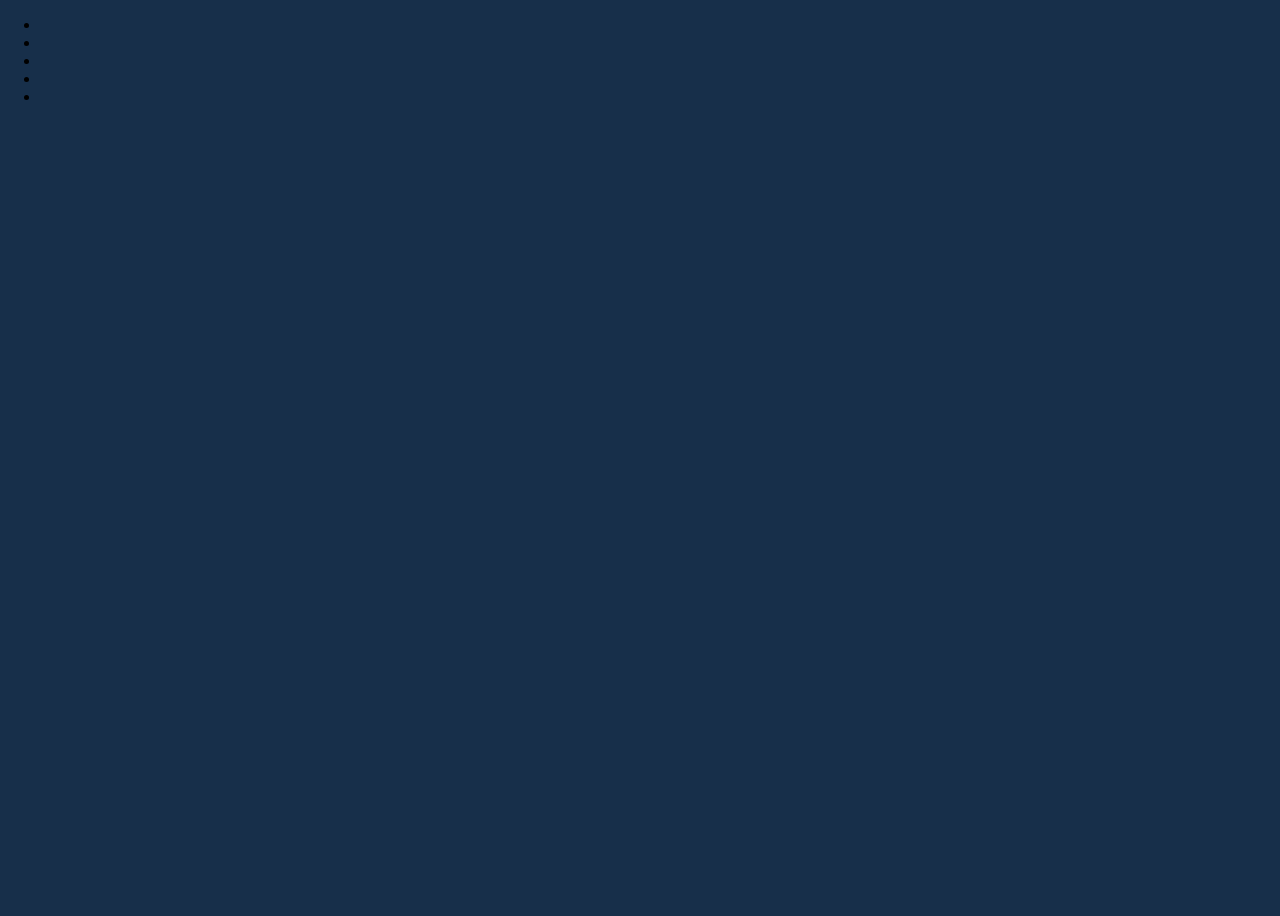
==== index2.html @ a7bca9eb "added some new features" ====
<!DOCTYPE html>
<html lang="en">
  <head>
    <meta charset="UTF-8" />
    <meta name="viewport" content="width=device-width, initial-scale=1.0" />
    <title>Document</title>
    <link rel="stylesheet" href="assets/css/styles.css" />

  </head>
  <body>
    <ul class="list">
      <li class="hide"></li>
      <li class="prev"></li>
      <li class="act"></li>
      <li class="next"></li>
      <li class="next new-next"></li>
    </ul>

    <div class="swipe"></div>

    <script src="https://hammerjs.github.io/dist/hammer.js"></script>

    <script>
      
    </script>
  </body>
</html>
---- assets/css/styles.css ----
/* styles.css */

/* Set background image for the whole body */

/* body {
  margin: 0;
  padding: 0;
  background-size: cover;
  background-position: center;
  font-family: Arial, sans-serif;
  height: 100vh;
  background-image: url("../pics.png");
  width: 100vw;
  box-sizing: border-box;
} */

body {
  margin: 0 auto;
  padding: 0;
  font-family: Arial, sans-serif;
  height: 100vh;
  width: 100vw;
  background-color: #172f4a; /* Add this line */
  /* background-image: url("../pics.png"); */
  /* background-position: center; */
  background-size: contain;
  overflow-x: hidden;
  box-sizing: border-box;
}

/* Header styling starts here */

/* Style the navbar */
nav {
  border-top: none;
  border-bottom: none;
  background-color: #172f4a; /* Add this line */
}
nav ul {
  list-style: none;
  border: none;
}

nav ul li a {
  color: white;
  text-decoration: none;
}
/* nav {
  background-image: url("../pics.png");
  padding: 30px;
  position: sticky;
  top: 0;
  width: 1550px;
  z-index: 1000;
  border: none;
  outline: none;
  box-shadow: none;
}

nav ul {
  list-style: none;
  margin: 0;
  padding: 0;
  display: flex;
  justify-content: center;
  width: 800px;
  align-items: center;
  position: absolute;
  top: 50%;
  left: 50%;
  transform: translate(-50%, -50%);
}

nav ul .logo {
  margin-right: auto;
}

nav ul li {
  margin-top: 3px;
}

nav ul .world-image img {
  height: 40px;
  width: auto;
  margin-left: 20px;
}

nav ul .world-image a {
  display: inline-block;
}

nav ul li a {
  color: white;
  text-decoration: none;
  font-size: 12px;
  font-weight: 700;
  padding: 8px 16px;
  transition: background-color 0.3s;
}

nav ul li a:hover {
  background-color: rgba(255, 255, 255, 0.3);
  border-radius: 5px;
} */
/* Header styling ends here */

/* First Section styling starts here */

.firstdiv {
  height: 500px;
}

/* .image-container {
  position: relative;
  display: inline-block;
} */

/* .image-container img {
  width: 100%;
  height: auto;
} */

.text-overlay {
  position: absolute;
  top: 50%;
  left: 39%;
  transform: translate(-50%, -50%);
  color: white;
  font-size: 2rem;
  font-weight: bold;
  text-shadow: 2px 2px 4px rgba(0, 0, 0, 0.7);
  width: 800px;
  display: flex;
  flex-direction: row;
  gap: 20px;
}

.text-overlaytwo {
  position: absolute;
  top: 65%;
  left: 39%;
  transform: translate(-50%, -50%);
  color: white;
  font-size: 2rem;
  font-weight: bold;
  text-shadow: 2px 2px 4px rgba(0, 0, 0, 0.7);
  width: 800px;
}

.text-overlaythree {
  position: absolute;
  top: 90%;
  left: 39%;
  transform: translate(-50%, -50%);
  color: white;
  text-shadow: 2px 2px 4px rgba(0, 0, 0, 0.7);
  width: 800px;
}

.text-overlaythreea {
  position: absolute;
  top: 100%;
  left: 39%;
  transform: translate(-50%, -50%);
  color: white;
  text-shadow: 2px 2px 4px rgba(0, 0, 0, 0.7);
  width: 800px;
}

.horizontal_line {
  position: absolute;
  top: 92%;
  left: 39%;
  transform: translate(-50%, -50%);
  text-shadow: 2px 2px 4px rgba(0, 0, 0, 0.7);
  width: 800px;
  display: flex;
  flex-direction: row;
}

/* first line write up */
.the {
  vertical-align: middle;
  line-height: 0.7;
  margin: 0;
  font-size: 6rem;
  height: 80px;
  width: 200px;
}

.theenvo {
  vertical-align: middle;
  line-height: 0.7;
  margin: 0;
  font-size: 3rem;
  height: 80px;
  width: 100px;
}

.theenvonew {
  vertical-align: middle;
  line-height: 0.7;
  margin: 0;
  font-size: 3rem;
  height: 80px;
  width: 500px;
}

.buildingtext {
  vertical-align: middle;
  font-size: 5rem;
  height: 80px;
  width: 200px;
}

.wouldimagine {
  vertical-align: middle;
  font-size: 4rem;
  height: 80px;
  width: 710px;
  margin-top: -6%;
}

.writeupimage {
  line-height: 1;
  vertical-align: middle;
  height: 70px !important;
  width: 90px !important;
}

.writeupimagetwo {
  line-height: 1;
  vertical-align: middle;
  height: 60px !important;
  width: 70px !important;
  margin-top: -3%;
}

/* First Section styling ends here */

/* Second section starts here */
.seconddiv {
  height: 800px;
  position: relative;
  display: flex;
  flex-direction: column;
  background-color: #242424;
  margin-top: 12%;
  width: 1550px;
}

.forthdiv {
  height: 650px;
  position: relative;
  display: flex;
  flex-direction: column;
  background-color: #242424;
  margin-top: 10%;
  width: 1550px;
}

.fifthdiv {
  height: 800px;
  position: relative;
  display: flex;
  flex-direction: column;
  background-color: #eceff1;
  width: 1550px;
}

.secondcontainer {
  position: absolute;
  top: 80px;
  left: 12%;
  height: auto;
  width: auto;
}

.firtwriteup {
  color: #fff;
}
.firtwriteupF {
  color: #2c2c2c;
}
.secondwriteup {
  color: #fff;
}

.thirdcontainer {
  display: flex;
  flex-direction: row;
  gap: 30px;
}

.thirdcontainerb {
  display: flex;
  flex-direction: row;
  gap: 150px;
  /* border: 5px solid black; */
  width: 1155px;
}

.picslinetwo {
  height: 250px;
  width: 300px;
}

.picslinetwoB {
  width: 400px;
  height: 350px;
}

.subtwo {
  display: flex;
  flex-direction: column;
}
/* Second section ends here */

/* Carousel styling starts here */

main {
  width: 100vw;
  height: 100vh;
  display: flex;
  justify-content: center;
  align-items: center;
  margin-top: 140px;
}

.slider-dimensions {
  /* width: min(100vw, 720px); */
  width: 100vw;
  aspect-ratio: 3 / 2;
}

.slider-container {
  position: relative;
  overflow: hidden;
  background-color: lightgray;
}

.slider {
  position: absolute;
  display: flex;
  transform: translateX(-0%);
  transition: transform 1s;
}

.slider > div {
  background-size: contain;
  background-repeat: no-repeat;
  background-position: center;
}

.nav-container {
  position: absolute;
  padding: 0 20px 20px;
  box-sizing: border-box;
  display: flex;
  justify-content: space-between;
  align-items: center;
  background-image: radial-gradient(transparent, rgba(0, 0, 0, 0.3));
  opacity: 0;
  transition: opacity 0.2s;
}

.nav-container:hover {
  opacity: 1;
}

.index-container {
  align-self: flex-end;
  display: flex;
  gap: 30px;
}

.index-container > button {
  width: 32px;
  height: 5px;
  border: none;
  border-radius: 5px;
  background-color: rgba(255, 255, 255, 0.3);
  transition: background-color 0.2s;
  cursor: pointer;
}

.index-container > button:hover {
  background-color: rgba(255, 255, 255, 0.7);
}

button[data-index-change] {
  font-size: 40px;
  color: white;
  background-color: transparent;
  border: none;
  cursor: pointer;
}

@media (max-width: 480px) {
  .nav-container {
    padding: 0 0 10px;
  }

  .index-container {
    gap: 20px;
  }
}

.view-more-button {
  background-color: transparent;
  border: 1px solid #fff;
  color: #fff;
  padding: 10px 20px;
  font-size: 16px;
  cursor: pointer;
  margin-top: 4%;
  margin-left: 14%;
  border-radius: 4px;
}

.view-more-button:hover {
  background-color: rgba(255, 255, 255, 0.2);
}
/* Carousel styling ends here */

/* Another Carousel starts here */
/* * {
  padding: 0;
  margin: 0;
} */

/* body {
  overflow-x: hidden;
  background: #fed5c8;
} */

/* .list {
  height: 200px;
  position: absolute;
  top: 50%;
  left: 50%;
  transform: translate(-50%, -50%);
}

.list li {
  list-style-type: none;

  width: 200px;
  height: 200px;
  opacity: 0.25;
  position: absolute;
  left: 50%;
  margin-left: -100px;
  border-radius: 2px;
  background: #9c89b8;
  transition: transform 1s, opacity 1s;
}

.list .act {
  opacity: 1;
}

.list .prev,
.list .next {
  cursor: pointer;
}

.list .prev {
  transform: translateX(-220px) scale(0.85);
}

.list .next {
  transform: translateX(220px) scale(0.85);
}

.list .hide {
  transform: translateX(-420px) scale(0.85);
}

.list .new-next {
  transform: translateX(420px) scale(0.85);
}

.list .hide,
.list .new-next {
  opacity: 0;
  transition: opacity 0.5s, transform 0.5s;
}

.swipe {
  width: 270px;
  height: 200px;
  position: absolute;
  background-color: green;
  border-radius: 2px;
  top: 50%;
  left: 50%;
  transform: translate(-50%, -50%);
  opacity: 0;
} */

/* Another carousel ends here */

/* fifth div carousel start here */
.carousel-container {
  position: relative;
  width: 400px;
  height: 350px;
  /* overflow: hidden; */
}

.carousel-inner {
  position: relative;
  width: 400px;
  height: 350px;
}

.carousel-item {
  position: absolute;
  top: 0;
  left: 0;
  width: 400px;
  height: 350px;
  opacity: 0;
  transition: opacity 0.5s;
}

.carousel-item.active {
  opacity: 1;
}

.carousel-controls {
  position: absolute;
  top: 80%;
  bottom: 0;
  left: 0;
  width: 100%;
  display: flex;
  justify-content: space-between;
}

.prev-btn,
.next-btn {
  background-color: transparent;
  border: none;
  cursor: pointer;
  font-size: 10px;
  padding: 2px;
  background-color: #ffffff;
  border-radius: 30px;
  width: 30px;
  height: 30px;
  margin-top: -30%;
}

.prev-btn:hover,
.next-btn:hover {
  background-color: #ffffff;
}

.subonebone {
  margin-top: 72px;
  display: flex;
  flex-direction: column;
  height: 300px;
  width: 350px;
}

.suboneb {
  margin-top: 69px;
  display: flex;
  flex-direction: column;
  height: 300px;
  width: 350px;
}
/* fifth div carousel ends here */
.dual {
  display: flex;
  flex-direction: row;
  justify-content: space-between;
  width: 400px;
  margin-top: -20%;
}
/* Circle button starts here */
.circle-btn {
  width: 20px;
  height: 20px;
  border: none;
  border-radius: 50%;
  background-color: #fff;
  border: 2px solid #007bff;
  cursor: pointer;
  display: flex;
  justify-content: center;
  align-items: center;
  margin-top: 25px;
}

.circle-btn span {
  font-size: 24px;
  color: #007bff;
}
/* Circle Button ends here */
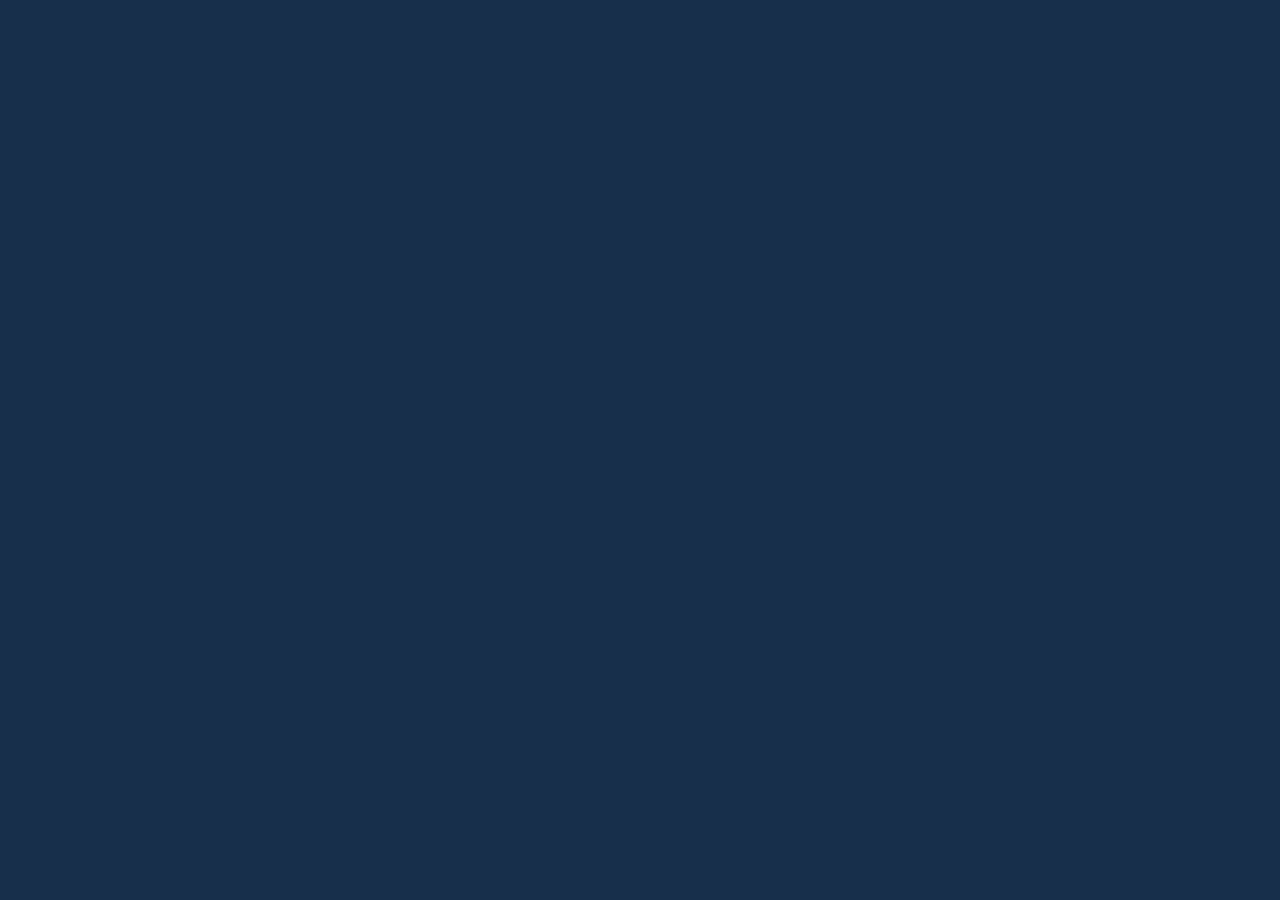
==== commit cb766b74: "added some new changes on the last div" ====
--- a/index2.html
+++ b/index2.html
@@ -21,7 +21,88 @@
     <script src="https://hammerjs.github.io/dist/hammer.js"></script>
 
     <script>
-      
+      const $ = (selector) => {
+        return document.querySelector(selector);
+      };
+
+      function next() {
+        if ($(".hide")) {
+          $(".hide").remove();
+        }
+
+        /* Step */
+
+        if ($(".prev")) {
+          $(".prev").classList.add("hide");
+          $(".prev").classList.remove("prev");
+        }
+
+        $(".act").classList.add("prev");
+        $(".act").classList.remove("act");
+
+        $(".next").classList.add("act");
+        $(".next").classList.remove("next");
+
+        /* New Next */
+
+        $(".new-next").classList.remove("new-next");
+
+        const addedEl = document.createElement("li");
+
+        $(".list").appendChild(addedEl);
+        addedEl.classList.add("next", "new-next");
+      }
+
+      function prev() {
+        $(".new-next").remove();
+
+        /* Step */
+
+        $(".next").classList.add("new-next");
+
+        $(".act").classList.add("next");
+        $(".act").classList.remove("act");
+
+        $(".prev").classList.add("act");
+        $(".prev").classList.remove("prev");
+
+        /* New Prev */
+
+        $(".hide").classList.add("prev");
+        $(".hide").classList.remove("hide");
+
+        const addedEl = document.createElement("li");
+
+        $(".list").insertBefore(addedEl, $(".list").firstChild);
+        addedEl.classList.add("hide");
+      }
+
+      slide = (element) => {
+        /* Next slide */
+
+        if (element.classList.contains("next")) {
+          next();
+
+          /* Previous slide */
+        } else if (element.classList.contains("prev")) {
+          prev();
+        }
+      };
+
+      const slider = $(".list"),
+        swipe = new Hammer($(".swipe"));
+
+      slider.onclick = (event) => {
+        slide(event.target);
+      };
+
+      swipe.on("swipeleft", (ev) => {
+        next();
+      });
+
+      swipe.on("swiperight", (ev) => {
+        prev();
+      });
     </script>
   </body>
 </html>
--- a/assets/css/styles.css
+++ b/assets/css/styles.css
@@ -1,18 +1,6 @@
 /* styles.css */
 
 /* Set background image for the whole body */
-
-/* body {
-  margin: 0;
-  padding: 0;
-  background-size: cover;
-  background-position: center;
-  font-family: Arial, sans-serif;
-  height: 100vh;
-  background-image: url("../pics.png");
-  width: 100vw;
-  box-sizing: border-box;
-} */
 
 body {
   margin: 0 auto;
@@ -20,9 +8,7 @@
   font-family: Arial, sans-serif;
   height: 100vh;
   width: 100vw;
-  background-color: #172f4a; /* Add this line */
-  /* background-image: url("../pics.png"); */
-  /* background-position: center; */
+  background-color: #172f4a;
   background-size: contain;
   overflow-x: hidden;
   box-sizing: border-box;
@@ -45,63 +31,7 @@
   color: white;
   text-decoration: none;
 }
-/* nav {
-  background-image: url("../pics.png");
-  padding: 30px;
-  position: sticky;
-  top: 0;
-  width: 1550px;
-  z-index: 1000;
-  border: none;
-  outline: none;
-  box-shadow: none;
-}
-
-nav ul {
-  list-style: none;
-  margin: 0;
-  padding: 0;
-  display: flex;
-  justify-content: center;
-  width: 800px;
-  align-items: center;
-  position: absolute;
-  top: 50%;
-  left: 50%;
-  transform: translate(-50%, -50%);
-}
-
-nav ul .logo {
-  margin-right: auto;
-}
-
-nav ul li {
-  margin-top: 3px;
-}
-
-nav ul .world-image img {
-  height: 40px;
-  width: auto;
-  margin-left: 20px;
-}
-
-nav ul .world-image a {
-  display: inline-block;
-}
-
-nav ul li a {
-  color: white;
-  text-decoration: none;
-  font-size: 12px;
-  font-weight: 700;
-  padding: 8px 16px;
-  transition: background-color 0.3s;
-}
-
-nav ul li a:hover {
-  background-color: rgba(255, 255, 255, 0.3);
-  border-radius: 5px;
-} */
+
 /* Header styling ends here */
 
 /* First Section styling starts here */
@@ -109,16 +39,6 @@
 .firstdiv {
   height: 500px;
 }
-
-/* .image-container {
-  position: relative;
-  display: inline-block;
-} */
-
-/* .image-container img {
-  width: 100%;
-  height: auto;
-} */
 
 .text-overlay {
   position: absolute;
@@ -250,7 +170,7 @@
 }
 
 .forthdiv {
-  height: 650px;
+  height: 800px;
   position: relative;
   display: flex;
   flex-direction: column;
@@ -265,6 +185,26 @@
   display: flex;
   flex-direction: column;
   background-color: #eceff1;
+  width: 1550px;
+}
+
+.sixthdiv {
+  height: 800px;
+  position: relative;
+  display: flex;
+  flex-direction: column;
+  background-color: #242424;
+  /* margin-top: 10%; */
+  width: 1550px;
+}
+
+.eightdiv {
+  height: 400px;
+  position: relative;
+  display: flex;
+  flex-direction: column;
+  background-color: #242424;
+  /* margin-top: 10%; */
   width: 1550px;
 }
 
@@ -274,6 +214,23 @@
   left: 12%;
   height: auto;
   width: auto;
+}
+
+.secondcontainerb {
+  position: absolute;
+  top: 80px;
+  height: 500px;
+  width: auto;
+}
+
+.secondcontainerlast {
+  display: flex;
+  flex-direction: column;
+  justify-content: space-between;
+  height: 320px;
+  position: absolute;
+  top: 80px;
+  left: 12%;
 }
 
 .firtwriteup {
@@ -421,6 +378,7 @@
 .view-more-button:hover {
   background-color: rgba(255, 255, 255, 0.2);
 }
+
 /* Carousel styling ends here */
 
 /* Another Carousel starts here */
@@ -601,3 +559,220 @@
   color: #007bff;
 }
 /* Circle Button ends here */
+
+/* sixthdiv carousel starts here */
+.list {
+  height: 200px;
+  position: absolute;
+  top: 30%;
+  left: 42%;
+  transform: translate(-50%, -50%);
+  perspective: 1000px;
+}
+
+.list li {
+  list-style-type: none;
+  width: 200px;
+  height: 200px;
+  opacity: 0.25;
+  position: absolute;
+  left: 50%;
+  margin-left: -100px;
+  border-radius: 2px;
+  background: none;
+  transition: transform 1s, opacity 1s;
+  transform-style: preserve-3d;
+}
+
+.list li img {
+  width: 250px;
+  height: 500px;
+  /* height: 100%; */
+  /* object-fit: cover; */
+  border-radius: 2px;
+}
+
+.list .act {
+  opacity: 5;
+  transform: translateZ(0);
+}
+
+.list .prev,
+.list .next {
+  cursor: pointer;
+}
+
+.list .prev {
+  transform: translateX(-250px) scale(0.85);
+}
+
+.list .next {
+  transform: translateX(255px) scale(0.85);
+}
+
+.list .hide {
+  transform: translateX(-450px) scale(0.85);
+}
+
+.list .new-next {
+  transform: translateX(450px) scale(0.85);
+}
+
+.list .hide,
+.list .new-next {
+  opacity: 0;
+  transition: opacity 0.5s, transform 0.5s;
+}
+
+.swipe {
+  width: 270px;
+  height: 200px;
+  position: absolute;
+  background-color: green;
+  border-radius: 2px;
+  top: 50%;
+  left: 50%;
+  transform: translate(-50%, -50%);
+  opacity: 0;
+}
+/* sixthdiv carousel ends here */
+.view-more-buttonc {
+  background-color: transparent;
+  border: 1px solid #fff;
+  color: #fff;
+  padding: 10px 20px;
+  font-size: 14px;
+  cursor: pointer;
+  margin-top: 4%;
+  margin-left: 20%;
+  border-radius: 4px;
+  width: 130px;
+}
+
+/* eightdiv starts here */
+.miraeassetsone {
+  display: flex;
+  flex-direction: row;
+  width: 1100px;
+  justify-content: space-between;
+  border: 2px solid white;
+}
+.mrassestsecondiv {
+  display: flex;
+  flex-direction: column;
+}
+.mrassestthirddiv {
+  display: flex;
+  flex-direction: row;
+}
+
+.mrassestsepone {
+  color: white;
+  font-size: 18px;
+  width: 200px;
+}
+
+.mrassestseptwo {
+  color: #ffffff;
+  margin-top: -5%;
+  font-size: 10px;
+}
+
+.mrassestsepthree {
+  color: #ffffff;
+  font-size: 12px;
+}
+
+.mrassestthirdiv{
+  display: flex;
+  flex-direction: row;
+  border: 1px solid red;
+}
+
+.mrassestforthdiv{
+  display: flex;
+  flex-direction: column;
+  border: 1px solid red;
+}
+/* family site button dropdown styling  starts here*/
+.view-more-buttonb {
+  background-color: transparent;
+  border: 1px solid #fff;
+  color: #fff;
+  padding: 10px 20px;
+  font-size: 14px;
+  cursor: pointer;
+  margin-top: 4%;
+  margin-left: 14%;
+  border-radius: 20px;
+  width: 150px;
+}
+
+.view-more-buttonb:hover {
+  background-color: rgba(255, 255, 255, 0.2);
+}
+/* .view-more-buttonb {
+  background-color: transparent;
+  border: 1px solid #fff;
+  color: #fff;
+  border: white;
+  padding: 10px 20px;
+  font-size: 16px;
+  cursor: pointer;
+  position: relative;
+} */
+
+.caret {
+  position: absolute;
+  right: 20px;
+  color: white;
+  top: 50%;
+  transform: translateY(-50%);
+}
+
+.dropdown-menu {
+  display: none;
+  position: absolute;
+  min-width: 160px;
+  box-shadow: 0px 8px 16px 0px rgba(0, 0, 0, 0.2);
+  padding: 12px 16px;
+  z-index: 1;
+  top: 100%;
+  left: 0;
+}
+
+.dropdown-menu li {
+  margin-bottom: 10px;
+}
+
+.dropdown-menu li a {
+  text-decoration: none;
+  color: #333;
+}
+
+.view-more-buttonb:focus + .dropdown-menu {
+  display: block;
+}
+/*family site button dropdown styling  ends here  */
+
+/* eigthdiv ends here */
+
+/* RESPONSIVNESS STARTS HERE */
+
+@media (max-width: 1366px) {
+}
+@media (max-width: 1280px) {
+}
+@media (max-width: 800px) {
+}
+@media (max-width: 480px) {
+  .secondcontainerlast {
+    left: 0%;
+    padding: 20px;
+  }
+
+  .eightdiv {
+    height: 440px;
+  }
+}
+/* RESPONSIVENESS ENDS HERE */
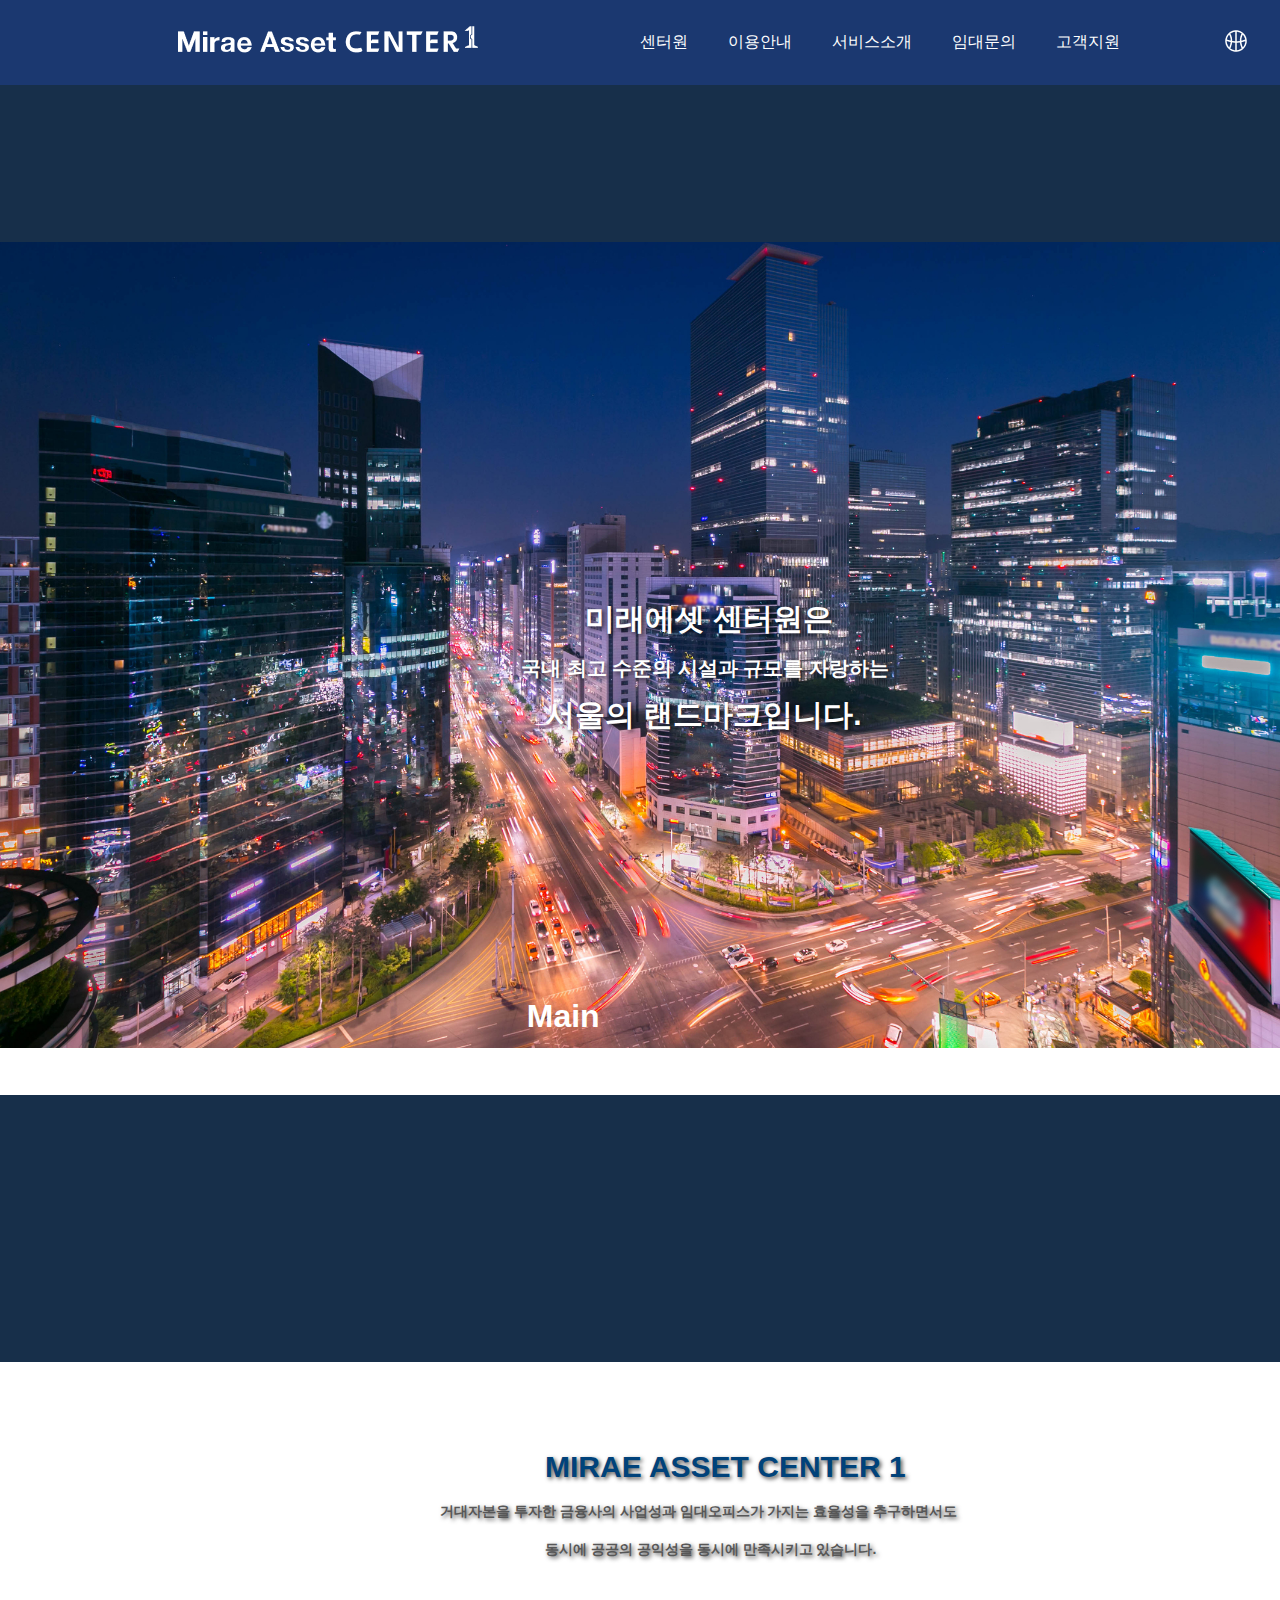
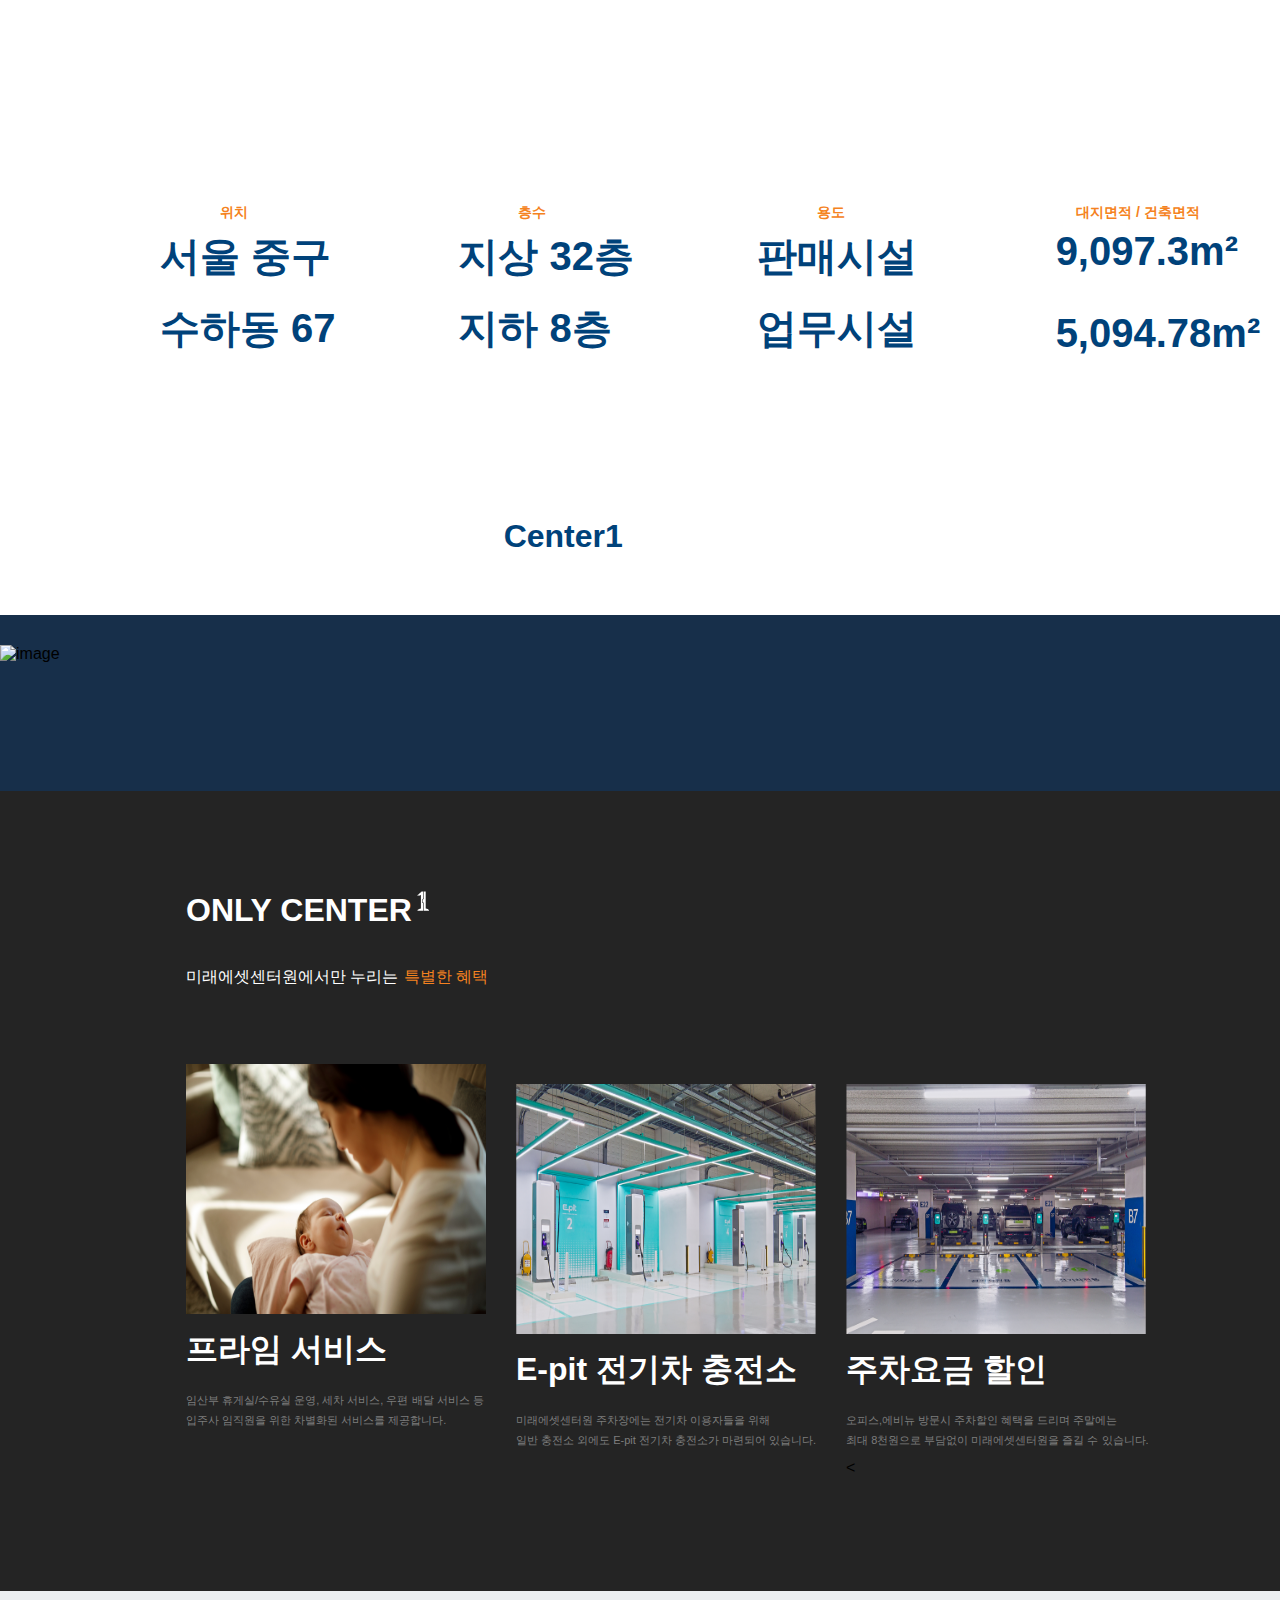
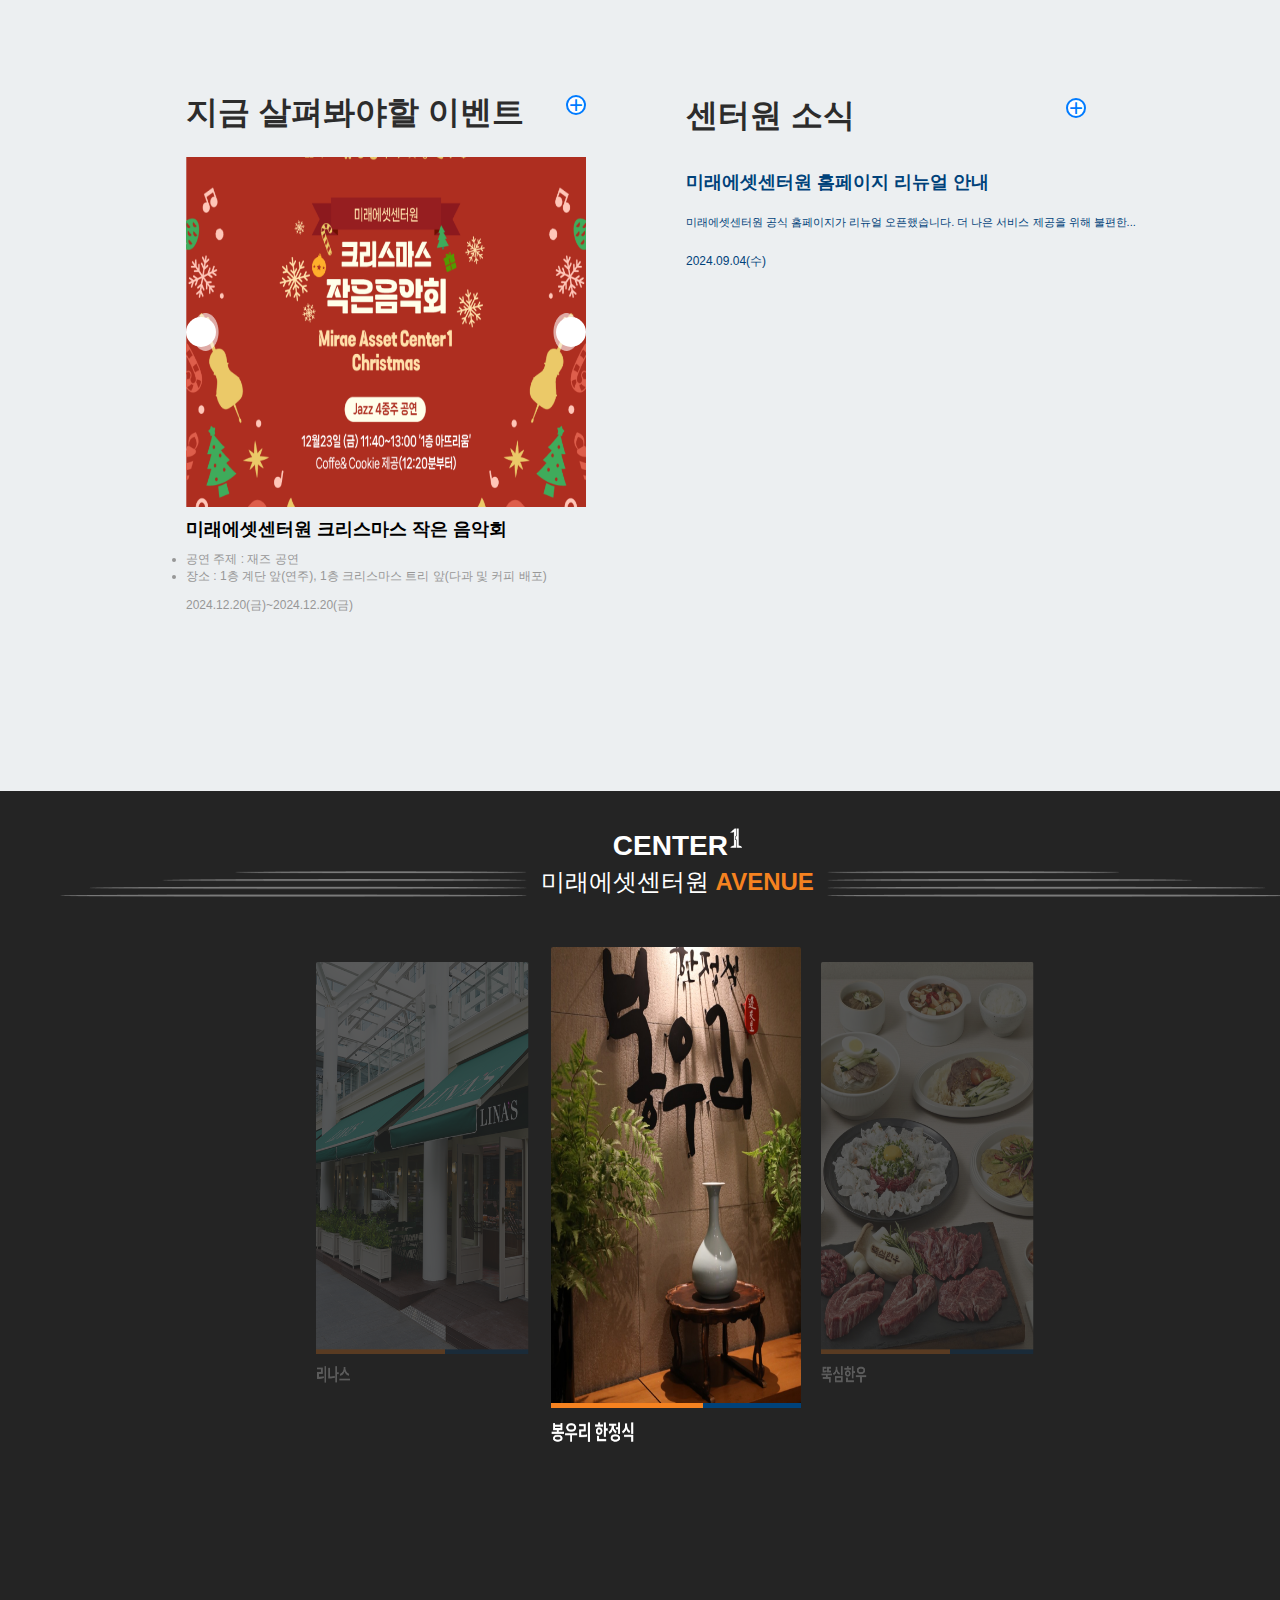
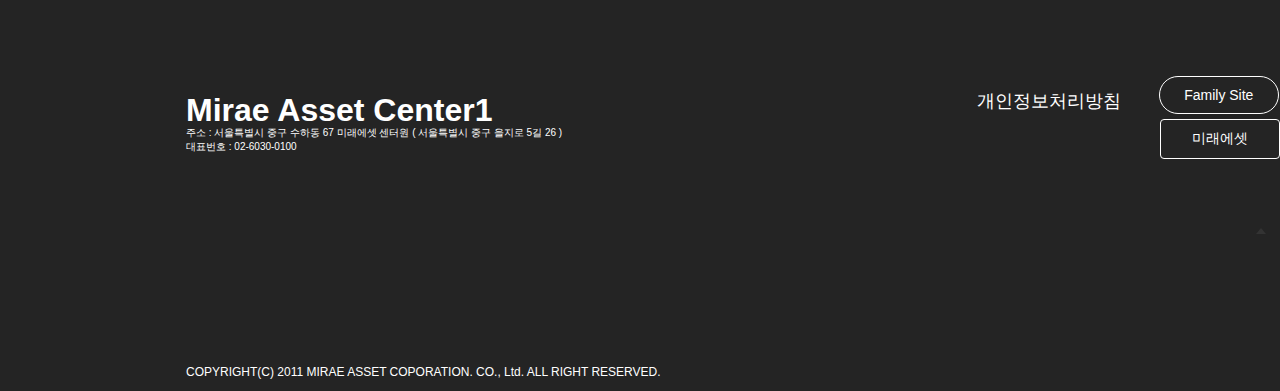
==== commit 72b06f9e: "new update today 17th jan 2025" ====
--- a/index2.html
+++ b/index2.html
@@ -2,107 +2,850 @@
 <html lang="en">
   <head>
     <meta charset="UTF-8" />
+    <meta http-equiv="X-UA-Compatible" content="IE=edge" />
     <meta name="viewport" content="width=device-width, initial-scale=1.0" />
-    <title>Document</title>
-    <link rel="stylesheet" href="assets/css/styles.css" />
-
+    <title>MIRAE ASSET CENTER</title>
+    <link rel="stylesheet" href="assets/css/stylestwo.css" />
+    <!-- Make sure this path is correct -->
   </head>
   <body>
-    <ul class="list">
-      <li class="hide"></li>
-      <li class="prev"></li>
-      <li class="act"></li>
-      <li class="next"></li>
-      <li class="next new-next"></li>
-    </ul>
-
-    <div class="swipe"></div>
-
+    <!-- <nav>
+      <ul>
+        <div class="logo">
+          <img src="assets/logo.png" alt="Website Logo" />
+        </div>
+
+        <li><a href="#home">센터원</a></li>
+        <li><a href="#about">이용안내</a></li>
+        <li><a href="#services">서비스소개</a></li>
+        <li><a href="#projects">임대문의</a></li>
+        <li><a href="#contact">고객지원</a></li>
+
+        <li class="world-image">
+          <a href="#world-link">
+            <img src="assets/world.png" alt="World Image" />
+          </a>
+        </li>
+      </ul>
+    </nav> -->
+    <!-- <nav>
+      <ul
+        style="
+          display: flex;
+          justify-content: space-between;
+          align-items: center;
+          padding: 0 20px;
+          list-style: none;
+        "
+      >
+        <div class="logo" style="padding-left: 10%">
+          <img src="assets/logo.png" alt="Website Logo" />
+        </div>
+
+        <div style="display: flex; gap: 20px">
+          <li style="color: white">
+            <a href="#home" style="color: white; text-decoration: none"
+              >센터원</a
+            >
+          </li>
+          <li style="color: white">
+            <a href="#about" style="color: white; text-decoration: none"
+              >이용안내</a
+            >
+          </li>
+          <li style="color: white">
+            <a href="#services" style="color: white; text-decoration: none"
+              >서비스소개</a
+            >
+          </li>
+          <li style="color: white">
+            <a href="#projects" style="color: white; text-decoration: none"
+              >임대문의</a
+            >
+          </li>
+          <li style="color: white">
+            <a href="#contact" style="color: white; text-decoration: none"
+              >고객지원</a
+            >
+          </li>
+        </div>
+
+        <li class="world-image">
+          <a href="#world-link">
+            <img
+              src="assets/world.png"
+              alt="World Image"
+              style="margin-left: -80%"
+            />
+          </a>
+        </li>
+      </ul>
+    </nav> -->
+
+    <nav class="navbar">
+      <div class="logo">
+        <a href="#">
+          <img src="assets/logo.png" alt="Website Logo" />
+        </a>
+      </div>
+
+      <input type="checkbox" id="menu-toggle" />
+      <label for="menu-toggle" class="menu-icon">
+        <span></span>
+        <span></span>
+        <span></span>
+      </label>
+
+      <ul class="nav-links">
+        <li><a href="#home">센터원</a></li>
+        <li><a href="#about">이용안내</a></li>
+        <li><a href="#services">서비스소개</a></li>
+        <li><a href="#projects">임대문의</a></li>
+        <li><a href="#contact">고객지원</a></li>
+      </ul>
+
+      <div class="world-image">
+        <a href="#world-link">
+          <img src="assets/world.png" alt="World Image" />
+        </a>
+      </div>
+    </nav>
+
+    <!-- Content Section  -->
+    <!-- FIRSTDIV STARTS HERE -->
+    <!-- Carousel slider starts here -->
+    <main>
+      <div class="slider-container slider-dimensionsb">
+        <div class="slider">
+          <!-- FIRST SLIDER -->
+          <div data-img-url="assets/newpicsone.jpeg" class="slider-dimensionsb">
+            <div class="slider_dimensions_inner">
+              <div class="text-overlay_slidertext_a">
+                <h1 class="first_textfora">미래에셋 센터원은</h1>
+              </div>
+              <div class="text-overlay_slidertext_b">
+                <p class="first_textforb">
+                  국내 최고 수준의 시설과 규모를 자랑하는
+                </p>
+              </div>
+              <div class="text-overlay_slidertext_c">
+                <h1 class="first_textforc">서울의 랜드마크입니다.</h1>
+              </div>
+            </div>
+            <h1
+              style="
+                display: flex;
+                justify-content: center;
+                align-items: center;
+                color: white;
+                margin-top: 10%;
+                margin-left: -12%;
+              "
+            >
+              Main
+            </h1>
+          </div>
+          <!-- SECOND SLIDER -->
+          <div data-img-url="assets/newpicsone.jpeg" class="slider-dimensionsb">
+            <div class="slider_dimensions_inner">
+              <div class="text-overlay_slidertext_a">
+                <h1 class="first_textfora">미래에셋 센터원은</h1>
+              </div>
+              <div class="text-overlay_slidertext_b">
+                <p class="first_textforb">
+                  국내 최고 수준의 시설과 규모를 자랑하는
+                </p>
+              </div>
+              <div class="text-overlay_slidertext_c">
+                <h1 class="first_textforc">서울의 랜드마크입니다.</h1>
+              </div>
+            </div>
+            <h1
+              style="
+                display: flex;
+                justify-content: center;
+                align-items: center;
+                color: white;
+                margin-top: 10%;
+                margin-left: -12%;
+              "
+            >
+              Main
+            </h1>
+          </div>
+          <!-- THIRD SLIDER -->
+          <div data-img-url="assets/newpicsone.jpeg" class="slider-dimensionsb">
+            <div class="slider_dimensions_inner">
+              <div class="text-overlay_slidertext_a">
+                <h1 class="first_textfora">미래에셋 센터원은</h1>
+              </div>
+              <div class="text-overlay_slidertext_b">
+                <p class="first_textforb">
+                  국내 최고 수준의 시설과 규모를 자랑하는
+                </p>
+              </div>
+              <div class="text-overlay_slidertext_c">
+                <h1 class="first_textforc">서울의 랜드마크입니다.</h1>
+              </div>
+            </div>
+            <h1
+              style="
+                display: flex;
+                justify-content: center;
+                align-items: center;
+                color: white;
+                margin-top: 10%;
+                margin-left: -12%;
+              "
+            >
+              Main
+            </h1>
+          </div>
+          <!-- FOURTH SLIDER -->
+          <div data-img-url="assets/newpicsone.jpeg" class="slider-dimensionsb">
+            <div class="slider_dimensions_inner">
+              <div class="text-overlay_slidertext_a">
+                <h1 class="first_textfora">미래에셋 센터원은</h1>
+              </div>
+              <div class="text-overlay_slidertext_b">
+                <p class="first_textforb">
+                  국내 최고 수준의 시설과 규모를 자랑하는
+                </p>
+              </div>
+              <div class="text-overlay_slidertext_c">
+                <h1 class="first_textforc">서울의 랜드마크입니다.</h1>
+              </div>
+            </div>
+            <h1
+              style="
+                display: flex;
+                justify-content: center;
+                align-items: center;
+                color: white;
+                margin-top: 10%;
+                margin-left: -12%;
+              "
+            >
+              Main
+            </h1>
+          </div>
+        </div>
+
+        <div class="nav-container slider-dimensions">
+          <button data-index-change="-1" style="background-color: transparent">
+            &lt;
+          </button>
+          <div class="index-container">
+            <button></button>
+            <button></button>
+            <button></button>
+            <button></button>
+          </div>
+          <button data-index-change="1" style="background-color: transparent">
+            &gt;
+          </button>
+        </div>
+      </div>
+    </main>
+    <!-- Carousel slider ends here -->
+    <!-- FIRSTDIV ENDS HERE -->
+
+    <!-- SECONDDIV STARTS HERE -->
+    <!-- Carousel slider starts here -->
+    <div class="secondmain">
+      <div class="slider-container slider-dimensionsb">
+        <div class="slider">
+          <!-- FIRST SLIDER -->
+          <div class="slider-dimensionsb">
+            <div class="slider_dimensions_inner">
+              <div class="text-overlay_slidertext_a">
+                <h1 class="first_textforatwo">MIRAE ASSET CENTER 1</h1>
+              </div>
+              <div class="text-overlay_slidertext_btwo">
+                <p class="first_textforb_two">
+                  거대자본을 투자한 금융사의 사업성과 임대오피스가 가지는
+                  효율성을 추구하면서도
+                </p>
+              </div>
+              <div class="text-overlay_slidertext_ctwo">
+                <h1 class="first_textforc_two">
+                  동시에 공공의 공익성을 동시에 만족시키고 있습니다.
+                </h1>
+              </div>
+              <div
+                style="
+                  display: flex;
+                  flex-direction: row;
+                  justify-content: space-between;
+                  width: 1100px;
+                  margin-left: 10%;
+                  margin-top: 20%;
+                  
+
+                "
+              >
+                <div style="display: flex; flex-direction: column">
+                  <p
+                    style="
+                      color: #f58220;
+                      margin-bottom: -20px;font-size: 14px;margin-left: 35%;font-weight: 900;width: 200px;
+                    "
+                  >
+                    위치
+                  </p>
+                  <h1
+                    style="
+                      color: #00427a;
+                      font-size: 20px;margin-bottom: -10px;margin-left: 5%;font-size: 40px;
+                    "
+                  >
+                    서울 중구
+                  </h1>
+                  <h1
+                    style="
+                      color: #00427a;
+                      font-size: 20px;margin-bottom: -10px;margin-left: 5%;font-size: 40px;
+                    "
+                  >
+                    수하동 67
+                  </h1>
+                </div>
+                <div style="display: flex; flex-direction: column">
+                  <p
+                    style="
+                      color: #f58220;
+                      margin-bottom: -20px;font-size: 14px;margin-left: 35%;font-weight: 900;width: 200px;
+                    "
+                  >
+                  층수
+                  </p>
+                  <h1
+                    style="
+                      color: #00427a;
+                      font-size: 20px;margin-bottom: -10px;margin-left: 5%;font-size: 40px;
+                    "
+                  >
+                  지상 32층
+                  </h1>
+                  <h1
+                    style="
+                      color: #00427a;
+                      font-size: 20px;margin-bottom: -10px;margin-left: 5%;font-size: 40px;
+                    "
+                  >
+                  지하 8층
+                  </h1>
+                </div>
+                <div style="display: flex; flex-direction: column">
+                    <p style="color: #f58220; margin-bottom: -20px;font-size: 14px;margin-left: 35%;font-weight: 900;width: 200px;">용도</p>
+                    <h1 style="color: #00427a;font-size: 20px;margin-bottom: -10px;margin-left: 5%;font-size: 40px;">판매시설</h1>
+                    <h1 style="color: #00427a;font-size: 20px;margin-bottom: -10px;margin-left: 5%;font-size: 40px;">업무시설</h1>
+                  </div>
+                  <div style="display: flex; flex-direction: column">
+                    <p style="color: #f58220; margin-bottom: -20px;font-size: 14px;margin-left: 15%;font-weight: 900;width: 200px;">대지면적 / 건축면적</p>
+                    <h1 style="color: #00427a;font-size: 40px;margin-bottom: 10px;margin-left: 5%;">9,097.3m²</h1>
+                    <h1 style="color: #00427a;font-size: 40px;margin-left: 5%">5,094.78m²</h1>
+                  </div>
+              </div>
+            </div>
+            <h1
+              style="
+                display: flex;
+                justify-content: center;
+                align-items: center;
+                color: #00427a;
+                margin-top: 10%;
+                margin-left: -12%;
+              "
+            >
+              Center1
+            </h1>
+          </div>
+          <!-- SECOND SLIDER -->
+          <div data-img-url="assets/newpicsone.jpeg" class="slider-dimensionsb">
+            <div class="slider_dimensions_inner">
+              <div class="text-overlay_slidertext_a">
+                <h1 class="first_textfora">미래에셋 센터원은</h1>
+              </div>
+              <div class="text-overlay_slidertext_b">
+                <p class="first_textforb">
+                  국내 최고 수준의 시설과 규모를 자랑하는
+                </p>
+              </div>
+              <div class="text-overlay_slidertext_c">
+                <h1 class="first_textforc">서울의 랜드마크입니다.</h1>
+              </div>
+            </div>
+            <h1
+              style="
+                display: flex;
+                justify-content: center;
+                align-items: center;
+                color: white;
+                margin-top: 10%;
+                margin-left: -12%;
+              "
+            >
+              Main
+            </h1>
+          </div>
+          <!-- THIRD SLIDER -->
+          <div data-img-url="assets/newpicsone.jpeg" class="slider-dimensionsb">
+            <div class="slider_dimensions_inner">
+              <div class="text-overlay_slidertext_a">
+                <h1 class="first_textfora">미래에셋 센터원은</h1>
+              </div>
+              <div class="text-overlay_slidertext_b">
+                <p class="first_textforb">
+                  국내 최고 수준의 시설과 규모를 자랑하는
+                </p>
+              </div>
+              <div class="text-overlay_slidertext_c">
+                <h1 class="first_textforc">서울의 랜드마크입니다.</h1>
+              </div>
+            </div>
+            <h1
+              style="
+                display: flex;
+                justify-content: center;
+                align-items: center;
+                color: white;
+                margin-top: 10%;
+                margin-left: -12%;
+              "
+            >
+              Main
+            </h1>
+          </div>
+          <!-- FOURTH SLIDER -->
+          <div data-img-url="assets/newpicsone.jpeg" class="slider-dimensionsb">
+            <div class="slider_dimensions_inner">
+              <div class="text-overlay_slidertext_a">
+                <h1 class="first_textfora">미래에셋 센터원은</h1>
+              </div>
+              <div class="text-overlay_slidertext_b">
+                <p class="first_textforb">
+                  국내 최고 수준의 시설과 규모를 자랑하는
+                </p>
+              </div>
+              <div class="text-overlay_slidertext_c">
+                <h1 class="first_textforc">서울의 랜드마크입니다.</h1>
+              </div>
+            </div>
+            <h1
+              style="
+                display: flex;
+                justify-content: center;
+                align-items: center;
+                color: white;
+                margin-top: 10%;
+                margin-left: -12%;
+              "
+            >
+              Main
+            </h1>
+          </div>
+        </div>
+
+        <div class="nav-container slider-dimensions">
+          <button data-index-change="-1" style="background-color: transparent">
+            &lt;
+          </button>
+          <div class="index-container">
+            <button></button>
+            <button></button>
+            <button></button>
+            <button></button>
+          </div>
+          <button data-index-change="1" style="background-color: transparent">
+            &gt;
+          </button>
+        </div>
+      </div>
+    </div>
+    <!-- Carousel slider ends here -->
+    <!-- SECONDDIV ENDS HERE -->
+    <!-- seventhdiv starts here -->
+    <section class="seventhdive">
+      <div>
+        <img
+          src="assets/newpicstwo.jpeg"
+          alt="image"
+          style="width: 100%; height: 100%"
+        />
+      </div>
+    </section>
+    <!-- seventhdiv ends here -->
+
+    <!-- FORTHDIV STARTS HERE -->
+    <section class="forthdiv">
+      <div class="secondcontainer">
+        <div style="display: flex; flex-direction: row; gap: 5px; width: 300px">
+          <h1 class="firtwriteup">ONLY CENTER</h1>
+          <img class="picimageone_forthdiv" src="assets/one.png" alt="image" />
+        </div>
+        <div class="two_text_inarow">
+          <p class="secondwriteup">미래에셋센터원에서만 누리는</p>
+          <p class="secondwriteupnewone">특별한 혜택</p>
+        </div>
+
+        <div class="thirdcontainer">
+          <div class="subone" style="margin-top: 60px">
+            <div class="container">
+              <img
+                class="picslinetwo"
+                src="assets/Frame 1261159181 (2k).png"
+                alt="image"
+              />
+            </div>
+            <h1 style="color: #fff; margin-top: 10px; margin-bottom: 10px">
+              프라임 서비스
+            </h1>
+            <div class="paragraphone_container">
+              <p class="paragraphone_line">
+                임산부 휴게실/수유실 운영, 세차 서비스, 우편 배달 서비스 등
+              </p>
+              <p class="paragraphone_linetwo">
+                입주사 임직원을 위한 차별화된 서비스를 제공합니다.
+              </p>
+            </div>
+          </div>
+          <div class="subtwo" style="margin-top: 80px">
+            <div class="container">
+              <img
+                class="picslinetwo"
+                src="assets/Frame 1261159181 (3j).png"
+                alt="image"
+              />
+            </div>
+            <h1 style="color: #fff; margin-top: 10px; margin-bottom: 10px">
+              E-pit 전기차 충전소
+            </h1>
+            <div class="paragraphone_container">
+              <p class="paragraphone_line">
+                미래에셋센터원 주차장에는 전기차 이용자들을 위해
+              </p>
+              <p class="paragraphone_linetwo">
+                일반 충전소 외에도 E-pit 전기차 충전소가 마련되어 있습니다.
+              </p>
+            </div>
+          </div>
+          <div class="subthree" style="margin-top: 80px">
+            <div class="container">
+              <img
+                class="picslinetwo"
+                src="assets/Frame 1261159181 (4i).png"
+                alt="image"
+              />
+            </div>
+            <h1 style="color: #fff; margin-top: 10px; margin-bottom: 10px">
+              주차요금 할인
+            </h1>
+            <div class="paragraphone_container">
+              <p class="paragraphone_line">
+                오피스,에비뉴 방문시 주차할인 혜택을 드리며 주말에는
+              </p>
+              <p class="paragraphone_linetwo">
+                최대 8천원으로 부담없이 미래에셋센터원을 즐길 수 있습니다.
+              </p>
+            </div>
+
+            <
+          </div>
+        </div>
+      </div>
+    </section>
+    <!-- FORTHDIV ENDS HERE -->
+
+    <!-- fifthdiv starts here -->
+    <section class="fifthdiv">
+      <div class="secondcontainer">
+        <div class="thirdcontainerb">
+          <div class="suboneb">
+            <div class="dual">
+              <h1 class="firtwriteupF">지금 살펴봐야할 이벤트</h1>
+              <button class="circle-btn">
+                <span>+</span>
+              </button>
+            </div>
+
+            <div class="carousel-container">
+              <div class="carousel-inner">
+                <div class="carousel-item active">
+                  <img
+                    class="picslinetwoB"
+                    src="assets/Frame 1261159181MN.png"
+                    alt="image"
+                  />
+                </div>
+                <div class="carousel-item">
+                  <img
+                    class="picslinetwoB"
+                    src="assets/Frame 1261159181 (1L).png"
+                    alt="image"
+                  />
+                </div>
+              </div>
+              <div class="carousel-controls">
+                <button class="prev-btn">
+                  <svg
+                    width="24"
+                    height="24"
+                    viewBox="0 0 24 24"
+                    fill="none"
+                    stroke="currentColor"
+                    stroke-width="2"
+                  >
+                    <polyline points="15 18 9 12 15 6"></polyline>
+                  </svg>
+                </button>
+                <button class="next-btn">
+                  <svg
+                    width="24"
+                    height="24"
+                    viewBox="0 0 24 24"
+                    fill="none"
+                    stroke="currentColor"
+                    stroke-width="2"
+                  >
+                    <polyline points="9 18 15 12 9 6"></polyline>
+                  </svg>
+                </button>
+              </div>
+            </div>
+            <h1 class="fifthdiv_texta">
+              미래에셋센터원 크리스마스 작은 음악회
+            </h1>
+
+            <li class="textlione">공연 주제 : 재즈 공연</li>
+            <li class="textlitwo">
+              장소 : 1층 계단 앞(연주), 1층 크리스마스 트리 앞(다과 및 커피
+              배포)
+            </li>
+            <p class="fifthdiv_textc">2024.12.20(금)~2024.12.20(금)</p>
+          </div>
+
+          <div class="subonebone">
+            <div class="dualb">
+              <h1 class="firtwriteupF">센터원 소식</h1>
+              <button class="circle-btn">
+                <span>+</span>
+              </button>
+            </div>
+
+            <h1 class="nexth1a">미래에셋센터원 홈페이지 리뉴얼 안내</h1>
+            <p class="nextptaga">
+              미래에셋센터원 공식 홈페이지가 리뉴얼 오픈했습니다. 더 나은 서비스
+              제공을 위해 불편한...
+            </p>
+            <p class="nextptagb">2024.09.04(수)</p>
+          </div>
+          <!-- SIDE SCROLL ICONS STARTS HERE -->
+          <div
+            style="
+              position: fixed;
+              top: 50%;
+              right: 2%;
+              height: 250px;
+              width: 60px;
+              z-index: 1000;
+              display: none;
+            "
+          >
+            <div
+              style="
+                background-color: #00427a;
+                height: 65px;
+                width: 60px;
+                border-radius: 8px;
+                padding-top: 5px;
+              "
+            >
+              <img
+                src="assets/headset.png"
+                alt="image"
+                style="display: block; margin: 0 auto"
+              />
+              <p style="color: #ffffff; font-size: 10px; text-align: center">
+                주요문의처
+              </p>
+            </div>
+
+            <div
+              style="
+                background-color: #ffffff;
+                height: 65px;
+                width: 60px;
+                border-radius: 8px;
+                margin-top: 10px;
+                padding-top: 5px;
+              "
+            >
+              <img
+                src="assets/book.png"
+                alt="image"
+                style="display: block; margin: 0 auto"
+              />
+              <p style="color: #00427a; font-size: 10px; text-align: center">
+                임대문의
+              </p>
+            </div>
+            <div
+              style="
+                background-color: #ffffff;
+                height: 65px;
+                width: 60px;
+                border-radius: 8px;
+                margin-top: 10px;
+                padding-top: 5px;
+              "
+            >
+              <img
+                src="assets/calender.png"
+                alt="image"
+                style="display: block; margin: 0 auto"
+              />
+              <p style="color: #00427a; font-size: 10px; text-align: center">
+                방문예약
+              </p>
+            </div>
+            <div
+              style="
+                background-color: #ffffff;
+                height: 65px;
+                width: 60px;
+                border-radius: 8px;
+                margin-top: 10px;
+                padding-top: 5px;
+                cursor: pointer;
+              "
+              onclick="window.scrollTo({top: 0, behavior: 'smooth'})"
+            >
+              <img
+                src="assets/download.png"
+                alt="image"
+                style="display: block; margin: 0 auto"
+              />
+              <p style="color: #00427a; font-size: 10px; text-align: center">
+                TOP
+              </p>
+            </div>
+          </div>
+          <!-- SIDE SCROLL ICONS ENDS HERE -->
+        </div>
+      </div>
+    </section>
+    <!-- fifthdiv ends here -->
+
+    <!-- sixthdiv starts here -->
+    <section class="sixthdiv">
+      <div class="secondcontainerb">
+        <div class="sixth_div_header">
+          <img class="lefthand_image" src="assets/lefthand.png" alt="image" />
+          <div class="sixth_div_header_text_container">
+            <div class="sixth_div_header_text_containerb">
+              <h1 class="first_texta">CENTER</h1>
+              <img class="picture_onepics" src="assets/one.png" alt="image" />
+            </div>
+            <p class="first_textb">
+              미래에셋센터원
+              <span class="first_textc">AVENUE</span>
+            </p>
+          </div>
+          <img class="righthand_image" src="assets/righthand.png" alt="image" />
+        </div>
+      </div>
+
+      <ul class="list">
+        <li class="hide"><img src="assets/image1.png" alt="Image 1" /></li>
+        <li class="prev"><img src="assets/image2.png" alt="Image 2" /></li>
+        <li class="act"><img src="assets/image3.png" alt="Image 3" /></li>
+        <li class="next"><img src="assets/image4.png" alt="Image 4" /></li>
+        <li class="next new-next">
+          <img src="assets/image5.png" alt="Image 5" />
+        </li>
+        <li class="hide"><img src="assets/image6.png" alt="Image 6" /></li>
+        <li class="hide"><img src="assets/image7.png" alt="Image 7" /></li>
+        <li class="hide"><img src="assets/image8.png" alt="Image 8" /></li>
+      </ul>
+      <div class="swipe"></div>
+    </section>
+    <!-- sxthdiv ends here -->
+
+    <!-- eightdiv starts here -->
+    <section class="eightdiv">
+      <div class="secondcontainerlast">
+        <div class="footerthirddiv">
+          <div class="footerforthdiv">
+            <div class="miraeassetsone">
+              <h1 class="firtwriteupfooter">Mirae Asset Center1</h1>
+              <div class="mrassestsecondiv">
+                <div class="mrassestthirdiv">
+                  <p class="mrassestsepone">개인정보처리방침</p>
+                  <div class="mrassestforthdiv">
+                    <button class="view-more-buttonb dropdown-toggle">
+                      Family Site
+                      <svg
+                        class="caret"
+                        width="10"
+                        height="6"
+                        viewBox="0 0 10 6"
+                        fill="none"
+                        xmlns="http://www.w3.org/2000/svg"
+                      >
+                        <path d="M5 0L10 6H0L5 0Z" fill="#333" />
+                      </svg>
+                    </button>
+                    <ul class="dropdown-menu">
+                      <li><a href="#">Option 1</a></li>
+                      <li><a href="#">Option 2</a></li>
+                      <li><a href="#">Option 3</a></li>
+                    </ul>
+                    <button class="view-more-buttonc">미래에셋</button>
+                  </div>
+                </div>
+              </div>
+            </div>
+            <p class="mrassestseptwo">
+              주소 : 서울특별시 중구 수하동 67 미래에셋 센터원 ( 서울특별시 중구
+              을지로 5길 26 )
+              <br />
+              대표번호 : 02-6030-0100
+            </p>
+          </div>
+          <!-- <div style="display: flex; flex-direction: column">
+            <div style="display: flex; flex-direction: row">
+              <p style="color: white; font-size: 18px; width: 200px">
+                개인정보처리방침
+              </p>
+              <button class="view-more-buttonb dropdown-toggle">
+                Family Site
+                <svg class="caret" width="10" height="6" viewBox="0 0 10 6" fill="none" xmlns="http://www.w3.org/2000/svg">
+                  <path d="M5 0L10 6H0L5 0Z" fill="#333"/>
+                </svg>
+              </button>
+              <ul class="dropdown-menu">
+                <li><a href="#">Option 1</a></li>
+                <li><a href="#">Option 2</a></li>
+                <li><a href="#">Option 3</a></li>
+              </ul>
+              
+            </div>
+            <button class="view-more-buttonc">미래에셋</button>
+          </div> -->
+        </div>
+
+        <p class="mrassestsepthree">
+          COPYRIGHT(C) 2011 MIRAE ASSET COPORATION. CO., Ltd. ALL RIGHT
+          RESERVED.
+        </p>
+      </div>
+    </section>
+    <!-- eightdiv ends here -->
     <script src="https://hammerjs.github.io/dist/hammer.js"></script>
-
-    <script>
-      const $ = (selector) => {
-        return document.querySelector(selector);
-      };
-
-      function next() {
-        if ($(".hide")) {
-          $(".hide").remove();
-        }
-
-        /* Step */
-
-        if ($(".prev")) {
-          $(".prev").classList.add("hide");
-          $(".prev").classList.remove("prev");
-        }
-
-        $(".act").classList.add("prev");
-        $(".act").classList.remove("act");
-
-        $(".next").classList.add("act");
-        $(".next").classList.remove("next");
-
-        /* New Next */
-
-        $(".new-next").classList.remove("new-next");
-
-        const addedEl = document.createElement("li");
-
-        $(".list").appendChild(addedEl);
-        addedEl.classList.add("next", "new-next");
-      }
-
-      function prev() {
-        $(".new-next").remove();
-
-        /* Step */
-
-        $(".next").classList.add("new-next");
-
-        $(".act").classList.add("next");
-        $(".act").classList.remove("act");
-
-        $(".prev").classList.add("act");
-        $(".prev").classList.remove("prev");
-
-        /* New Prev */
-
-        $(".hide").classList.add("prev");
-        $(".hide").classList.remove("hide");
-
-        const addedEl = document.createElement("li");
-
-        $(".list").insertBefore(addedEl, $(".list").firstChild);
-        addedEl.classList.add("hide");
-      }
-
-      slide = (element) => {
-        /* Next slide */
-
-        if (element.classList.contains("next")) {
-          next();
-
-          /* Previous slide */
-        } else if (element.classList.contains("prev")) {
-          prev();
-        }
-      };
-
-      const slider = $(".list"),
-        swipe = new Hammer($(".swipe"));
-
-      slider.onclick = (event) => {
-        slide(event.target);
-      };
-
-      swipe.on("swipeleft", (ev) => {
-        next();
-      });
-
-      swipe.on("swiperight", (ev) => {
-        prev();
-      });
-    </script>
+    <script src="gallery.js"></script>
+    <script src="script.js"></script>
+    <script src="newscript.js"></script>
+    <script src="nav.js"></script>
   </body>
 </html>
--- a/assets/css/stylestwo.css
+++ b/assets/css/stylestwo.css
@@ -0,0 +1,1596 @@
+/* styles.css */
+
+/* Set background image for the whole body */
+
+body {
+  margin: 0 auto;
+  padding: 0;
+  font-family: Arial, sans-serif;
+  height: 100vh;
+  width: 100vw;
+  background-color: #172f4a;
+  background-size: contain;
+  overflow-x: hidden;
+  box-sizing: border-box;
+}
+
+/* Header styling starts here */
+
+/* Style the navbar */
+
+.navbar {
+  display: flex;
+  justify-content: space-between;
+  align-items: center;
+  padding: 1rem 2rem;
+  position: relative;
+  background-color: #1b3870;
+  color: #fff;
+}
+
+.logo {
+  font-size: 1.5rem;
+  font-weight: bold;
+  margin-left: 12%;
+}
+
+.logo a {
+  color: #fff;
+  text-decoration: none;
+}
+
+.logo span {
+  color: #007bff;
+}
+
+.nav-links {
+  list-style: none;
+  display: flex;
+  gap: 20px;
+  flex-wrap: wrap;
+  margin-left: 10%;
+}
+
+.nav-links li {
+  margin-right: 20px;
+}
+
+.nav-links a {
+  color: #fff;
+  text-decoration: none;
+  transition: color 0.2s ease;
+}
+
+.world-image {
+  margin-left: auto;
+}
+
+/* Menu toggle */
+#menu-toggle {
+  display: none;
+}
+
+.menu-icon {
+  display: none;
+  cursor: pointer;
+  position: relative;
+  z-index: 1;
+}
+
+.menu-icon span {
+  display: block;
+  width: 20px;
+  height: 3px;
+  background-color: #fff;
+  margin-bottom: 5px;
+  transition: transform 0.2s ease, opacity 0.2s ease;
+}
+
+/* Header styling ends here */
+
+/* FIRSTDIV STARTS HERE */
+
+.text-overlay {
+  position: absolute;
+  top: 50%;
+  left: 39%;
+  transform: translate(-50%, -50%);
+  color: white;
+  font-size: 2rem;
+  font-weight: bold;
+  text-shadow: 2px 2px 4px rgba(0, 0, 0, 0.7);
+  width: 800px;
+  display: flex;
+  flex-direction: row;
+  gap: 20px;
+}
+/* THIRDDIV STARTS HERE FROM INDEX.HTML */
+
+/* Carousel styling starts here */
+.first_textfora {
+  margin-left: 50%;
+  font-size: 30px;
+  margin-top: 25%;
+}
+
+.first_textforb {
+  margin-left: 42%;
+  font-size: 20px;
+  margin-top: 20%;
+  width: 400px;
+}
+
+.first_textforc {
+  margin-left: 45%;
+  font-size: 30px;
+  margin-top: 15%;
+}
+
+main {
+  width: 100vw;
+  height: 100vh;
+  display: flex;
+  justify-content: center;
+  align-items: center;
+  margin-top: 140px;
+}
+
+.slider-dimensions {
+  width: 100vw;
+  aspect-ratio: 3 / 2;
+}
+
+.slider-dimensionsb {
+  width: 100vw;
+  aspect-ratio: 3 / 2;
+  margin-top: -1%;
+}
+
+.slider_dimensions_inner {
+  display: flex;
+  flex-direction: row;
+  justify-content: space-between;
+  height: 500px;
+  width: 1500px;
+  z-index: 9999;
+  position: relative;
+  padding-top: 14%;
+}
+
+.slider_dimensions_inner_two {
+  display: flex;
+  flex-direction: row;
+  justify-content: space-between;
+  height: 500px;
+  width: 1500px;
+  z-index: 9999;
+  position: relative;
+  padding-top: 14%;
+}
+
+.slider-container {
+  position: relative;
+  overflow: hidden;
+  background-color: lightgray;
+}
+
+.slider {
+  position: absolute;
+  display: flex;
+  transform: translateX(-0%);
+  transition: transform 1s;
+}
+
+.slider > div {
+  background-size: contain;
+  background-repeat: no-repeat;
+  background-position: center;
+}
+
+.nav-container {
+  position: absolute;
+  padding: 0 20px 20px;
+  box-sizing: border-box;
+  display: flex;
+  justify-content: space-between;
+  align-items: center;
+  background-image: radial-gradient(transparent, rgba(0, 0, 0, 0.3));
+  opacity: 0;
+  transition: opacity 0.2s;
+  margin-top: -5%;
+}
+
+.nav-container:hover {
+  opacity: 1;
+}
+
+.index-container {
+  align-self: flex-end;
+  display: flex;
+  gap: 30px;
+}
+
+.index-container > button {
+  width: 32px;
+  height: 5px;
+  border: none;
+  border-radius: 5px;
+  background-color: rgba(255, 255, 255, 0.3);
+  transition: background-color 0.2s;
+  cursor: pointer;
+}
+
+.index-container > button:hover {
+  background-color: rgba(255, 255, 255, 0.7);
+}
+
+button[data-index-change] {
+  font-size: 40px;
+  color: white;
+  background-color: transparent;
+  border: none;
+  cursor: pointer;
+}
+
+.view-more-button {
+  background-color: transparent;
+  border: 1px solid #fff;
+  color: #fff;
+  padding: 10px 20px;
+  font-size: 16px;
+  cursor: pointer;
+  margin-top: 4%;
+  margin-left: 14%;
+  border-radius: 4px;
+}
+
+.view-more-button:hover {
+  background-color: rgba(255, 255, 255, 0.2);
+}
+
+.text-overlaythreea_next {
+  font-size: 12px;
+  font-weight: bolder;
+}
+
+/* Carousel styling ends here */
+
+/* THIRDDIV ENDS HERE  FROM INDEX.HTML*/
+
+.text-overlay_slidertext_a {
+  position: absolute;
+  top: 50%;
+  left: 39%;
+  transform: translate(-50%, -50%);
+  color: white;
+  font-size: 2rem;
+  font-weight: bold;
+  text-shadow: 2px 2px 4px rgba(0, 0, 0, 0.7);
+  width: 800px;
+  display: flex;
+  flex-direction: row;
+  gap: 20px;
+}
+
+.text-overlay_slidertext_b {
+  position: absolute;
+  top: 60%;
+  left: 39%;
+  transform: translate(-50%, -50%);
+  color: white;
+  font-size: 2rem;
+  font-weight: bold;
+  text-shadow: 2px 2px 4px rgba(0, 0, 0, 0.7);
+  width: 800px;
+  display: flex;
+  flex-direction: row;
+  gap: 20px;
+}
+
+.text-overlay_slidertext_c {
+  position: absolute;
+  top: 70%;
+  left: 39%;
+  transform: translate(-50%, -50%);
+  color: white;
+  font-size: 2rem;
+  font-weight: bold;
+  text-shadow: 2px 2px 4px rgba(0, 0, 0, 0.7);
+  width: 800px;
+  display: flex;
+  flex-direction: row;
+  gap: 20px;
+}
+
+/* FIRSTDIV END HERE */
+
+/* SECONDDIV STARTS HERE */
+
+.text-overlay {
+  position: absolute;
+  top: 50%;
+  left: 39%;
+  transform: translate(-50%, -50%);
+  color: white;
+  font-size: 2rem;
+  font-weight: bold;
+  /* text-shadow: 2px 2px 4px rgba(0, 0, 0, 0.7); */
+  width: 800px;
+  display: flex;
+  flex-direction: row;
+  
+}
+
+/* Carousel styling starts here */
+.first_textforatwo {
+  margin-left: 45%;
+  font-size: 30px;
+  margin-top: -25%;
+  color: #00427A;
+}
+
+.first_textforb_two {
+  margin-left: 30%;
+  font-size: 14px;
+  margin-top: 18%;
+  width: 1200px;
+  color: #575757;
+}
+
+.first_textforc_two {
+  margin-left: 45%;
+  font-size: 14px;
+  margin-top: 10%;
+  color: #575757;
+}
+
+.secondmain{
+  width: 100vw;
+  height: 100vh;
+  display: flex;
+  justify-content: center;
+  align-items: center;
+  margin-top: 220px;
+}
+
+.slider-dimensions {
+  width: 100vw;
+  aspect-ratio: 3 / 2;
+}
+
+.slider-dimensionsb {
+  width: 100vw;
+  aspect-ratio: 3 / 2;
+  background-color: white;
+}
+
+.slider_dimensions_inner {
+  display: flex;
+  flex-direction: row;
+  justify-content: space-between;
+  height: 500px;
+  width: 1500px;
+  z-index: 9999;
+  position: relative;
+  padding-top: 14%;
+}
+
+.slider_dimensions_inner_two {
+  display: flex;
+  flex-direction: row;
+  justify-content: space-between;
+  height: 500px;
+  width: 1500px;
+  z-index: 9999;
+  position: relative;
+  padding-top: 14%;
+}
+
+.slider-container {
+  position: relative;
+  overflow: hidden;
+  /* background-color: lightgray; */
+}
+
+.slider {
+  position: absolute;
+  display: flex;
+  transform: translateX(-0%);
+  transition: transform 1s;
+}
+
+.slider > div {
+  background-size: contain;
+  background-repeat: no-repeat;
+  background-position: center;
+}
+
+.nav-container {
+  position: absolute;
+  padding: 0 20px 20px;
+  box-sizing: border-box;
+  display: flex;
+  justify-content: space-between;
+  align-items: center;
+  /* background-image: radial-gradient(transparent, rgba(0, 0, 0, 0.3)); */
+  opacity: 0;
+  transition: opacity 0.2s;
+  margin-top: -5%;
+}
+
+.nav-container:hover {
+  opacity: 1;
+}
+
+.index-container {
+  align-self: flex-end;
+  display: flex;
+  gap: 30px;
+}
+
+.index-container > button {
+  width: 32px;
+  height: 5px;
+  border: none;
+  border-radius: 5px;
+  /* background-color: rgba(255, 255, 255, 0.3); */
+  transition: background-color 0.2s;
+  cursor: pointer;
+}
+
+/* .index-container > button:hover {
+  background-color: rgba(255, 255, 255, 0.7);
+} */
+
+button{
+  font-size: 40px;
+  color: white;
+  background-color: transparent;
+  border: none;
+  cursor: pointer;
+}
+
+.view-more-button {
+  background-color: transparent;
+  border: 1px solid #fff;
+  color: #fff;
+  padding: 10px 20px;
+  font-size: 16px;
+  cursor: pointer;
+  margin-top: 4%;
+  margin-left: 14%;
+  border-radius: 4px;
+}
+
+/* .view-more-button:hover {
+  background-color: rgba(255, 255, 255, 0.2);
+} */
+
+.text-overlaythreea_next {
+  font-size: 12px;
+  font-weight: bolder;
+}
+
+/* Carousel styling ends here */
+
+/* THIRDDIV ENDS HERE  FROM INDEX.HTML*/
+
+.text-overlay_slidertext_a {
+  position: absolute;
+  top: 50%;
+  left: 39%;
+  transform: translate(-50%, -50%);
+  color: white;
+  font-size: 2rem;
+  font-weight: bold;
+  text-shadow: 2px 2px 4px rgba(0, 0, 0, 0.7);
+  width: 800px;
+  display: flex;
+  flex-direction: row;
+  gap: 20px;
+}
+
+.text-overlay_slidertext_btwo {
+  position: absolute;
+  top: 20%;
+  left: 40%;
+  transform: translate(-50%, -50%);
+  color: white;
+  font-weight: bold;
+  text-shadow: 2px 2px 4px rgba(0, 0, 0, 0.7);
+  width: 800px;
+  display: flex;
+  flex-direction: row;
+}
+
+.text-overlay_slidertext_ctwo {
+  position: absolute;
+  top: 30%;
+  left: 39%;
+  transform: translate(-50%, -50%);
+  color: white;
+  font-weight: bold;
+  text-shadow: 2px 2px 4px rgba(0, 0, 0, 0.7);
+  width: 800px;
+  display: flex;
+  flex-direction: row;
+  gap: 20px;
+}
+
+/* SECONDDIV END HERE */
+
+/* Second section starts here */
+.seconddiv {
+  height: 900px;
+  position: relative;
+  display: flex;
+  flex-direction: column;
+  background-color: #242424;
+  margin-top: 12%;
+  width: 1550px;
+}
+
+.forthdiv {
+  height: 800px;
+  position: relative;
+  display: flex;
+  flex-direction: column;
+  background-color: #242424;
+  margin-top: 10%;
+  width: 1550px;
+}
+
+.eightdiv {
+  height: 400px;
+  position: relative;
+  display: flex;
+  flex-direction: column;
+  background-color: #242424;
+  /* margin-top: 10%; */
+  width: 1550px;
+}
+
+.secondcontainer {
+  position: absolute;
+  top: 80px;
+  left: 12%;
+  height: auto;
+  width: auto;
+}
+
+.secondcontainerbtwo {
+  position: absolute;
+  top: 200px;
+  left: 12%;
+  height: auto;
+  width: auto;
+}
+
+.secondcontainerb {
+  position: absolute;
+  top: 80px;
+  height: 500px;
+  width: auto;
+}
+
+.secondcontainerlast {
+  display: flex;
+  flex-direction: column;
+  justify-content: space-between;
+  height: 320px;
+  position: absolute;
+  top: 80px;
+  left: 12%;
+}
+
+.firtwriteup {
+  color: #fff;
+}
+.firtwriteupF {
+  color: #2c2c2c;
+}
+
+.thirdcontainer {
+  display: flex;
+  flex-direction: row;
+  gap: 30px;
+}
+
+.thirdcontainerb {
+  display: flex;
+  flex-direction: row;
+  gap: 150px;
+  /* border: 5px solid black; */
+  width: 1155px;
+}
+
+.picslinetwo {
+  height: 250px;
+  width: 300px;
+}
+
+.picslinetwoB {
+  width: 400px;
+  height: 350px;
+}
+
+.subtwo {
+  display: flex;
+  flex-direction: column;
+}
+
+.secondwriteup_container {
+  display: flex;
+  flex-direction: row;
+  width: 320px;
+  justify-content: space-between;
+}
+
+.secondwriteup_one_a {
+  color: #ffffff;
+}
+
+.secondwriteup_one_b {
+  color: #f58220;
+}
+/* Second section ends here */
+
+/* Another Carousel starts here */
+/* * {
+  padding: 0;
+  margin: 0;
+} */
+
+/* body {
+  overflow-x: hidden;
+  background: #fed5c8;
+} */
+
+/* .list {
+  height: 200px;
+  position: absolute;
+  top: 50%;
+  left: 50%;
+  transform: translate(-50%, -50%);
+}
+
+.list li {
+  list-style-type: none;
+
+  width: 200px;
+  height: 200px;
+  opacity: 0.25;
+  position: absolute;
+  left: 50%;
+  margin-left: -100px;
+  border-radius: 2px;
+  background: #9c89b8;
+  transition: transform 1s, opacity 1s;
+}
+
+.list .act {
+  opacity: 1;
+}
+
+.list .prev,
+.list .next {
+  cursor: pointer;
+}
+
+.list .prev {
+  transform: translateX(-220px) scale(0.85);
+}
+
+.list .next {
+  transform: translateX(220px) scale(0.85);
+}
+
+.list .hide {
+  transform: translateX(-420px) scale(0.85);
+}
+
+.list .new-next {
+  transform: translateX(420px) scale(0.85);
+}
+
+.list .hide,
+.list .new-next {
+  opacity: 0;
+  transition: opacity 0.5s, transform 0.5s;
+}
+
+.swipe {
+  width: 270px;
+  height: 200px;
+  position: absolute;
+  background-color: green;
+  border-radius: 2px;
+  top: 50%;
+  left: 50%;
+  transform: translate(-50%, -50%);
+  opacity: 0;
+} */
+
+/* Another carousel ends here */
+
+/* FORTHDIV  STARTS HERE */
+.picimageone_forthdiv {
+  height: 20px;
+  margin-top: 20px;
+}
+
+.two_text_inarow {
+  display: flex;
+  flex-direction: row;
+  width: 302px;
+  justify-content: space-between;
+}
+
+.secondwriteup {
+  color: #fff;
+}
+
+.secondwriteupnewone {
+  color: #f58220;
+}
+
+.paragraphone_container {
+  display: flex;
+  flex-direction: column;
+}
+
+.paragraphone_line {
+  color: #7d7d7d;
+  font-size: 11px;
+}
+
+.paragraphone_linetwo {
+  color: #7d7d7d;
+  font-size: 11px;
+  margin-top: -2%;
+}
+
+/* FORTHDIV  ENDS HERE */
+
+/* FIFTHDIV STARTS HERE */
+.fifthdiv {
+  height: 800px;
+  position: relative;
+  display: flex;
+  flex-direction: column;
+  background-color: #eceff1;
+  width: 1550px;
+}
+.fifthdiv_textc {
+  color: #979797;
+  font-size: 12px;
+}
+.textlitwo {
+  color: #979797;
+  font-size: 12px;
+  width: 400px;
+}
+
+.textlione {
+  color: #979797;
+  font-size: 12px;
+}
+
+.nexth1a {
+  color: #00427a;
+  margin-top: 10px;
+  margin-bottom: 10px;
+  font-size: 18px;
+  font-weight: bolder;
+  width: 500px;
+}
+
+.nextptaga {
+  color: #00427a;
+  font-size: 11px;
+  width: 450px;
+}
+
+.nextptagb {
+  color: #00427a;
+  font-size: 12px;
+}
+
+/* fifth div carousel start here */
+.carousel-container {
+  position: relative;
+  width: 400px;
+  height: 350px;
+  /* overflow: hidden; */
+}
+
+.carousel-inner {
+  position: relative;
+  width: 400px;
+  height: 350px;
+}
+
+.carousel-item {
+  position: absolute;
+  top: 0;
+  left: 0;
+  width: 400px;
+  height: 350px;
+  opacity: 0;
+  transition: opacity 0.5s;
+}
+
+.carousel-item.active {
+  opacity: 1;
+}
+
+.carousel-controls {
+  position: absolute;
+  top: 80%;
+  bottom: 0;
+  left: 0;
+  width: 100%;
+  display: flex;
+  justify-content: space-between;
+}
+
+.prev-btn,
+.next-btn {
+  background-color: transparent;
+  border: none;
+  cursor: pointer;
+  font-size: 10px;
+  padding: 2px;
+  background-color: #ffffff;
+  border-radius: 30px;
+  width: 30px;
+  height: 30px;
+  margin-top: -30%;
+}
+
+.prev-btn:hover,
+.next-btn:hover {
+  background-color: #ffffff;
+}
+
+.subonebone {
+  margin-top: 72px;
+  display: flex;
+  flex-direction: column;
+  height: 300px;
+  width: 350px;
+}
+
+.suboneb {
+  margin-top: 69px;
+  display: flex;
+  flex-direction: column;
+  height: 300px;
+  width: 350px;
+}
+
+.dualb {
+  display: flex;
+  flex-direction: row;
+  justify-content: space-between;
+  width: 400px;
+  margin-top: -20%;
+}
+/* fifth div carousel ends here */
+.dual {
+  display: flex;
+  flex-direction: row;
+  justify-content: space-between;
+  width: 400px;
+  margin-top: -20%;
+}
+/* Circle button starts here */
+.circle-btn {
+  width: 20px;
+  height: 20px;
+  border: none;
+  border-radius: 50%;
+  background-color: #fff;
+  border: 2px solid #007bff;
+  cursor: pointer;
+  display: flex;
+  justify-content: center;
+  align-items: center;
+  margin-top: 25px;
+}
+
+.circle-btn span {
+  font-size: 24px;
+  color: #007bff;
+}
+
+.fifthdiv_texta {
+  color: black;
+  margin-top: 10px;
+  margin-bottom: 10px;
+  font-size: 18px;
+  font-weight: bolder;
+  width: 500px;
+}
+/* Circle Button ends here */
+/* FIFTHDIV ENDS HERE */
+
+/* sixthdiv starts here */
+.sixthdiv {
+  height: 800px;
+  position: relative;
+  display: flex;
+  flex-direction: column;
+  background-color: #242424;
+  /* margin-top: 10%; */
+  width: 1550px;
+}
+
+.sixth_div_header {
+  display: flex;
+  flex-direction: row;
+  justify-content: space-between;
+  width: 1200px;
+  margin-left: 5%;
+}
+
+.lefthand_image {
+  width: 600px;
+  height: 35px;
+}
+
+.righthand_image {
+  width: 600px;
+  height: 35px;
+}
+
+.sixth_div_header_text_container {
+  display: flex;
+  flex-direction: column;
+  justify-content: center;
+  align-items: center;
+  width: 1200px;
+  margin-top: -5%;
+}
+
+.sixth_div_header_text_containerb {
+  display: flex;
+  flex-direction: row;
+  justify-content: center;
+  align-items: center;
+  gap: 2px;
+  width: 300px;
+}
+
+.first_texta {
+  color: #ffffff;
+  font-size: 28px;
+}
+.picture_onepics {
+  height: 20px;
+  margin-top: -15px;
+}
+.first_textb {
+  color: white;
+  margin-top: -15px;
+  font-size: 24px;
+}
+.first_textc {
+  color: #f58220;
+  font-weight: 600;
+  font-size: 24px;
+}
+
+/* sixthdiv carousel starts here */
+.list {
+  height: 200px;
+  position: absolute;
+  top: 30%;
+  left: 42%;
+  transform: translate(-50%, -50%);
+  perspective: 1000px;
+}
+
+.list li {
+  list-style-type: none;
+  width: 200px;
+  height: 200px;
+  opacity: 0.25;
+  position: absolute;
+  left: 50%;
+  margin-left: -100px;
+  border-radius: 2px;
+  background: none;
+  transition: transform 1s, opacity 1s;
+  transform-style: preserve-3d;
+}
+
+.list li img {
+  width: 250px;
+  height: 500px;
+  /* height: 100%; */
+  /* object-fit: cover; */
+  border-radius: 2px;
+}
+
+.list .act {
+  opacity: 5;
+  transform: translateZ(0);
+}
+
+.list .prev,
+.list .next {
+  cursor: pointer;
+}
+
+.list .prev {
+  transform: translateX(-250px) scale(0.85);
+}
+
+.list .next {
+  transform: translateX(255px) scale(0.85);
+}
+
+.list .hide {
+  transform: translateX(-450px) scale(0.85);
+}
+
+.list .new-next {
+  transform: translateX(450px) scale(0.85);
+}
+
+.list .hide,
+.list .new-next {
+  opacity: 0;
+  transition: opacity 0.5s, transform 0.5s;
+}
+
+.swipe {
+  width: 270px;
+  height: 200px;
+  position: absolute;
+  background-color: green;
+  border-radius: 2px;
+  top: 50%;
+  left: 50%;
+  transform: translate(-50%, -50%);
+  opacity: 0;
+}
+/* sixthdiv carousel ends here */
+
+/* sixthdiv ends here */
+
+.view-more-buttonc {
+  background-color: transparent;
+  border: 1px solid #fff;
+  color: #fff;
+  padding: 10px 20px;
+  font-size: 14px;
+  cursor: pointer;
+  margin-top: 4%;
+  margin-left: 15%;
+  border-radius: 4px;
+  width: 120px;
+}
+
+/* eightdiv starts here */
+.footerthirddiv {
+  display: flex;
+  flex-direction: row;
+  justify-content: space-between;
+  gap: 5px;
+  width: 1100px;
+}
+
+.footerforthdiv {
+  display: flex;
+  flex-direction: column;
+}
+.firtwriteupfooter {
+  color: #ffffff;
+}
+.miraeassetsone {
+  display: flex;
+  flex-direction: row;
+  width: 1100px;
+  justify-content: space-between;
+}
+.mrassestsecondiv {
+  display: flex;
+  flex-direction: column;
+}
+.mrassestthirddiv {
+  display: flex;
+  flex-direction: row;
+}
+
+.mrassestsepone {
+  color: white;
+  font-size: 18px;
+  width: 150px;
+}
+
+.mrassestseptwo {
+  color: #ffffff;
+  margin-top: -3%;
+  font-size: 10px;
+}
+
+.mrassestsepthree {
+  color: #ffffff;
+  font-size: 12px;
+}
+
+.mrassestthirdiv {
+  display: flex;
+  flex-direction: row;
+  margin-left: -3%;
+  width: 300px;
+  gap: 30px;
+}
+
+.mrassestforthdiv {
+  display: flex;
+  flex-direction: column;
+  margin-left: -5%;
+}
+/* family site button dropdown styling  starts here*/
+.view-more-buttonb {
+  background-color: transparent;
+  border: 1px solid #fff;
+  color: #fff;
+  padding: 10px 20px;
+  font-size: 14px;
+  cursor: pointer;
+  margin-top: 4%;
+  margin-left: 14%;
+  border-radius: 20px;
+  width: 120px;
+}
+
+.view-more-buttonb:hover {
+  background-color: rgba(255, 255, 255, 0.2);
+}
+/* .view-more-buttonb {
+  background-color: transparent;
+  border: 1px solid #fff;
+  color: #fff;
+  border: white;
+  padding: 10px 20px;
+  font-size: 16px;
+  cursor: pointer;
+  position: relative;
+} */
+
+.caret {
+  position: absolute;
+  right: 20px;
+  color: white;
+  top: 50%;
+  transform: translateY(-50%);
+}
+
+.dropdown-menu {
+  display: none;
+  position: absolute;
+  min-width: 160px;
+  box-shadow: 0px 8px 16px 0px rgba(0, 0, 0, 0.2);
+  padding: 12px 16px;
+  z-index: 1;
+  top: 100%;
+  left: 0;
+}
+
+.dropdown-menu li {
+  margin-bottom: 10px;
+}
+
+.dropdown-menu li a {
+  text-decoration: none;
+  color: #333;
+}
+
+.view-more-buttonb:focus + .dropdown-menu {
+  display: block;
+}
+/*family site button dropdown styling  ends here  */
+
+/* eigthdiv ends here */
+
+/* RESPONSIVNESS STARTS HERE */
+
+@media (max-width: 1366px) {
+}
+@media (max-width: 1280px) {
+}
+@media (max-width: 800px) {
+  /* NAVBAR RESPONSIVENESS STARTS HERE */
+  .navbar {
+    flex-direction: column;
+    padding: 1rem;
+  }
+
+  .logo {
+    margin-bottom: 1rem;
+    margin-left: -15%;
+    margin-top: 3%;
+  }
+
+  .nav-links {
+    display: none;
+    margin-left: 0;
+  }
+
+  .nav-links.show {
+    display: flex;
+    flex-direction: column;
+    gap: 10px;
+  }
+
+  .nav-links li {
+    margin-bottom: 1rem;
+  }
+
+  .menu-icon {
+    display: block;
+    position: absolute;
+    top: 3rem;
+    right: 3rem;
+  }
+
+  .menu-icon span:nth-child(1) {
+    transform-origin: center;
+  }
+
+  .menu-icon span:nth-child(3) {
+    transform-origin: center;
+  }
+
+  #menu-toggle:checked + .menu-icon span:nth-child(1) {
+    transform: rotate(45deg) translate(5px, 5px);
+  }
+
+  #menu-toggle:checked + .menu-icon span:nth-child(2) {
+    opacity: 0;
+  }
+
+  #menu-toggle:checked + .menu-icon span:nth-child(3) {
+    transform: rotate(-45deg) translate(5px, -5px);
+  }
+
+  .world-image {
+    display: none;
+  }
+  /*  */
+}
+
+@media only screen and (max-width: 768px) {
+}
+@media (max-width: 480px) {
+  /* NAVBAR RESPONSIVENESS STARTS HERE */
+  .world-image {
+    display: none;
+  }
+  .navbar {
+    flex-direction: column;
+    padding: 1rem;
+  }
+
+  .logo {
+    margin-bottom: 1rem;
+    margin-left: -15%;
+    margin-top: 3%;
+  }
+
+  .nav-links {
+    display: none;
+    margin-left: 0;
+  }
+
+  .nav-links.show {
+    display: flex;
+    flex-direction: column;
+    gap: 10px;
+  }
+
+  .nav-links li {
+    margin-bottom: 1rem;
+  }
+
+  .menu-icon {
+    display: block;
+    position: absolute;
+    top: 2rem;
+    right: 1rem;
+  }
+
+  .menu-icon span:nth-child(1) {
+    transform-origin: center;
+  }
+
+  .menu-icon span:nth-child(3) {
+    transform-origin: center;
+  }
+
+  #menu-toggle:checked + .menu-icon span:nth-child(1) {
+    transform: rotate(45deg) translate(5px, 5px);
+  }
+
+  #menu-toggle:checked + .menu-icon span:nth-child(2) {
+    opacity: 0;
+  }
+
+  #menu-toggle:checked + .menu-icon span:nth-child(3) {
+    transform: rotate(-45deg) translate(5px, -5px);
+  }
+  /*  */
+  /* NAVBAR RESPONSIVENESS ENDS HERE */
+
+  /* FIRSTDIV RESPONSIVENESS STARTS HERE */
+  .slider-dimensions {
+    height: 100vh;
+    width: fit-content;
+  }
+  .slider-dimensionsb {
+    height: 100vh;
+    width: fit-content;
+  }
+  .slider-container {
+    overflow: visible;
+  }
+
+  .thirdcontainer {
+    flex-direction: column;
+  }
+
+  main {
+    margin-top: 40px;
+  }
+
+  .slider_dimensions_inner_two {
+    width: 100%;
+    margin-top: -18%;
+  }
+
+  .slider_dimensions_inner {
+    width: 100%;
+    margin-top: -18%;
+  }
+
+  .text-overlay_slidertext_a {
+    width: 600px;
+  }
+
+  .text-overlay_slidertext_b {
+    top: 56%;
+    left: 38%;
+  }
+
+  .first_textforb {
+    margin-left: 52%;
+    font-size: 24px;
+    margin-top: 25%;
+    width: 250px;
+  }
+
+  .text-overlay_slidertext_c {
+    top: 72%;
+    left: 40%;
+  }
+
+  .first_textforc {
+    margin-left: 46%;
+    font-size: 28px;
+    margin-top: 15%;
+  }
+
+  .nav-container {
+    padding: 0 0 10px;
+  }
+
+  .index-container {
+    gap: 20px;
+  }
+  /* FIRSTDIV RESPONSIVENESS ENDS HERE */
+
+ 
+
+  /* SECOND DIV RESPONSIVENESS STARTS HERE */
+  .seconddiv {
+    height: 1800px;
+  }
+
+  .secondcontainerbtwo {
+    top: 40px;
+    left: 2%;
+  }
+
+  .secondwriteup_container {
+    flex-direction: column;
+    justify-content: space-between;
+    height: 100px;
+    margin-bottom: -20%;
+    margin-top: -10%;
+    position: relative;
+  }
+
+  .secondwriteup_one_a {
+    color: #ffffff;
+  }
+
+  .secondwriteup_one_b {
+    color: #f58220;
+    position: absolute;
+    top: 28%;
+  }
+
+  /* SECOND DIV RESPONSIVENESS ENDS HERE*/
+
+  /* FORTHDIV RESPOJNSIVENESS STARTS HERE */
+  .forthdiv {
+    height: 1800px;
+  }
+  .two_text_inarow {
+    flex-direction: column;
+    margin-top: -6%;
+  }
+
+  .secondwriteup {
+    font-size: 18px;
+    width: 350px;
+  }
+
+  .secondwriteupnewone {
+    color: #f58220;
+    font-size: 18px;
+    margin-top: -3%;
+  }
+
+  .paragraphone_container {
+    width: 300px;
+  }
+
+  .paragraphone_line {
+    font-size: 11px;
+    font-weight: 700;
+  }
+
+  .paragraphone_linetwo {
+    font-size: 17px;
+    margin-top: -2%;
+  }
+  /* FORTHDIV RESPONSIVENESS ENDS HERE */
+
+  /* FITHDIV RESPONSIVENESS STARTS HERE */
+  .carousel-controls {
+    top: 75%;
+    width: 87%;
+  }
+  .picslinetwoB {
+    width: 350px;
+  }
+  .dual {
+    width: 350px;
+  }
+
+  .dualb {
+    width: 350px;
+    margin-top: -10%;
+  }
+  .secondcontainer {
+    left: 2%;
+    padding: 10px;
+  }
+  .fifthdiv {
+    width: 100%;
+    height: 1000px;
+  }
+
+  .thirdcontainerb {
+    flex-direction: column;
+    width: 100%;
+  }
+
+  .textlitwo {
+    color: #979797;
+    font-size: 10px;
+    width: 400px;
+  }
+
+  .fifthdiv_texta {
+    margin-top: 5%;
+  }
+  .fifthdiv_textc {
+    margin-top: 5%;
+  }
+  .nexth1a {
+    color: black;
+  }
+
+  .nextptaga {
+    color: #979797;
+    width: 350px;
+  }
+  .nextptagb {
+    color: #979797;
+  }
+  /* FIFTHDIV RESPONSIVENESS ENDS HERE */
+
+  /* SIXTHDIV RESPONSIVENESS STARTS HERE */
+  .sixthdiv {
+    width: 100%;
+  }
+
+  .sixth_div_header {
+    width: 350px;
+    margin-left: -48%;
+  }
+
+  .list {
+    top: 40%;
+  }
+
+  .lefthand_image {
+    width: 200px;
+    margin-left: 10%;
+  }
+
+  .righthand_image {
+    width: 200px;
+    margin-left: -10%;
+  }
+
+  .sixth_div_header_text_containerb {
+    margin-top: -15%;
+    margin-left: -10%;
+  }
+
+  .first_textb {
+    font-size: 20px;
+    margin-left: -14%;
+  }
+
+  /* SIXTHDIV RESPONSIVENESS ENDS HERE */
+
+  /* LASTDIV RESPONSIVENESS STARTS HERE */
+  .secondcontainerlast {
+    left: 0%;
+    padding: 10px;
+    top: 2%;
+  }
+
+  .eightdiv {
+    height: 350px;
+  }
+
+  .footerthirddiv {
+    width: 450px;
+  }
+
+  .miraeassetsone {
+    width: 350px;
+  }
+
+  .firtwriteupfooter {
+    font-size: 16px;
+  }
+
+  .mrassestthirdiv {
+    flex-direction: column;
+    margin-left: 40%;
+    width: 240px;
+    gap: 2px;
+  }
+
+  .mrassestseptwo {
+    margin-top: 10%;
+    font-size: 12px;
+    width: 350px;
+  }
+  .mrassestsepthree {
+    font-size: 12px;
+    width: 350px;
+  }
+  /* LASTDIV RESPONSIVENESS ENDS HERE */
+}
+/* RESPONSIVENESS ENDS HERE */
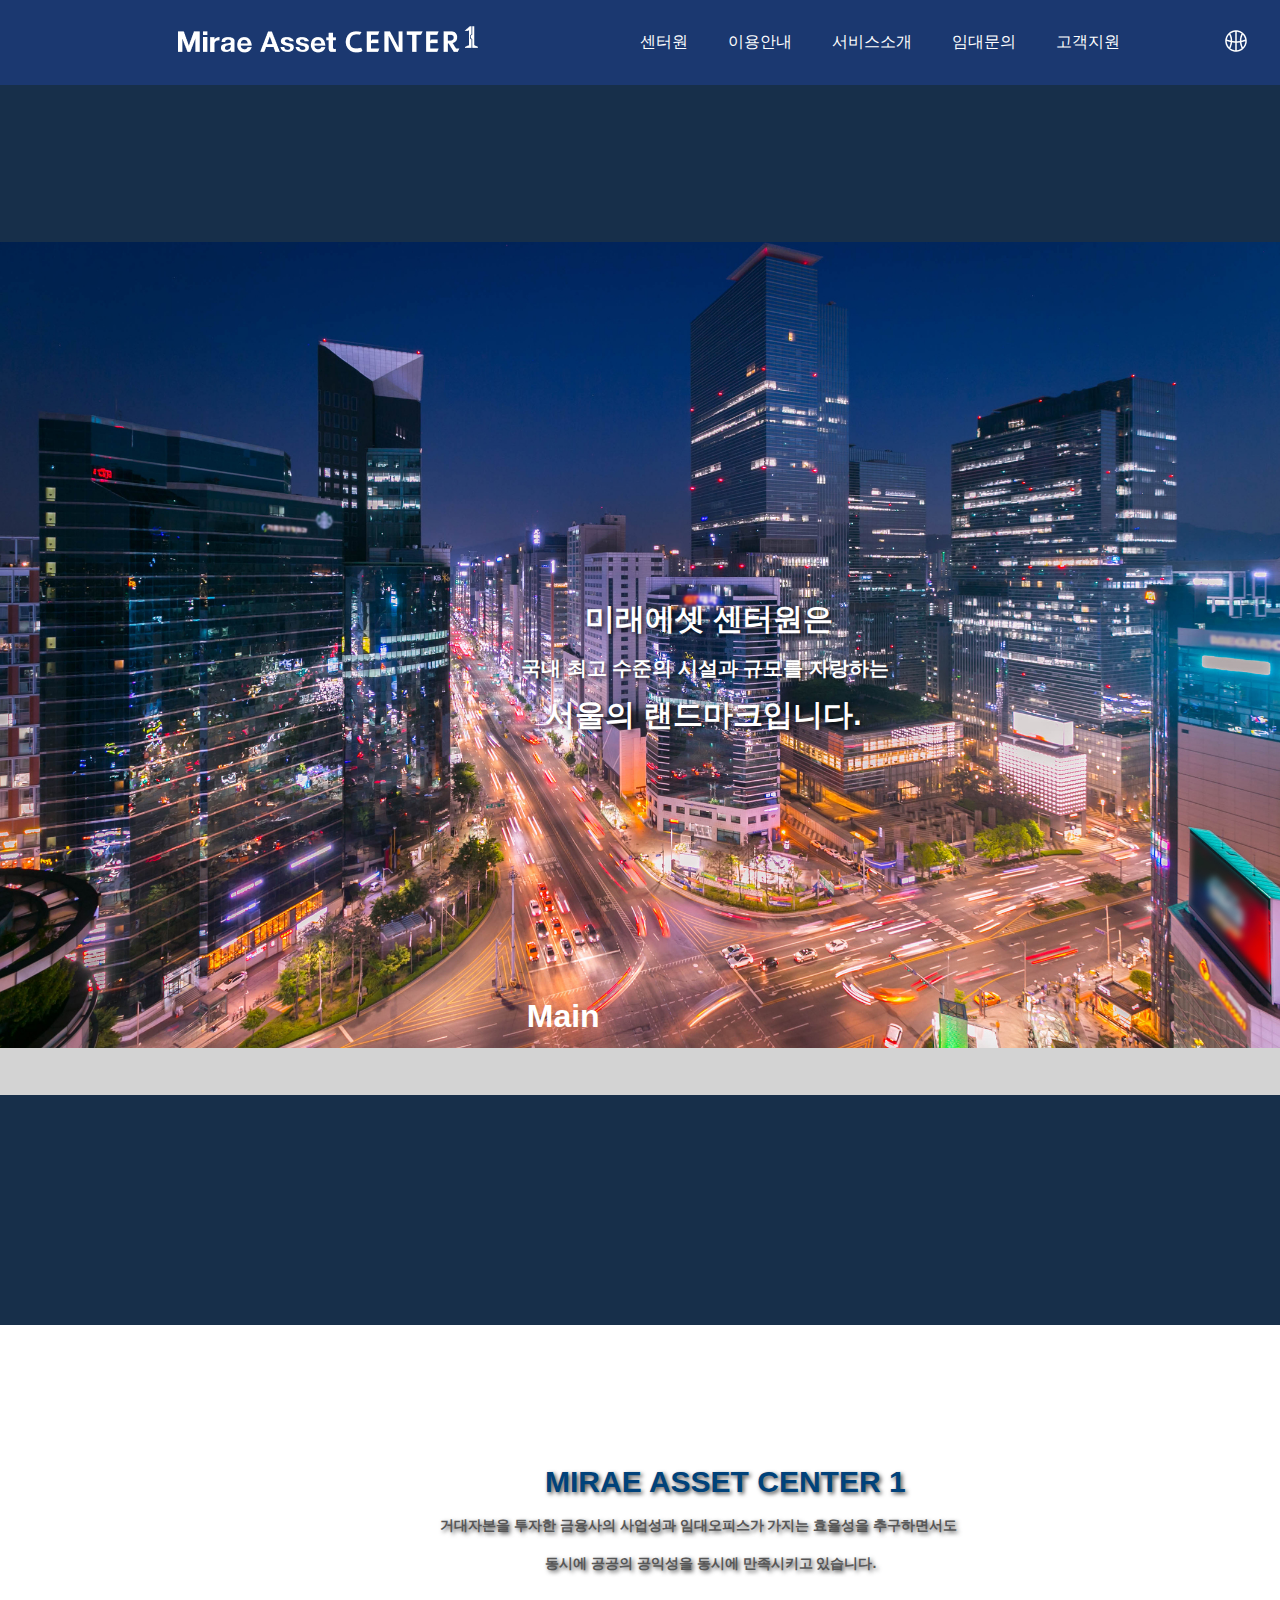
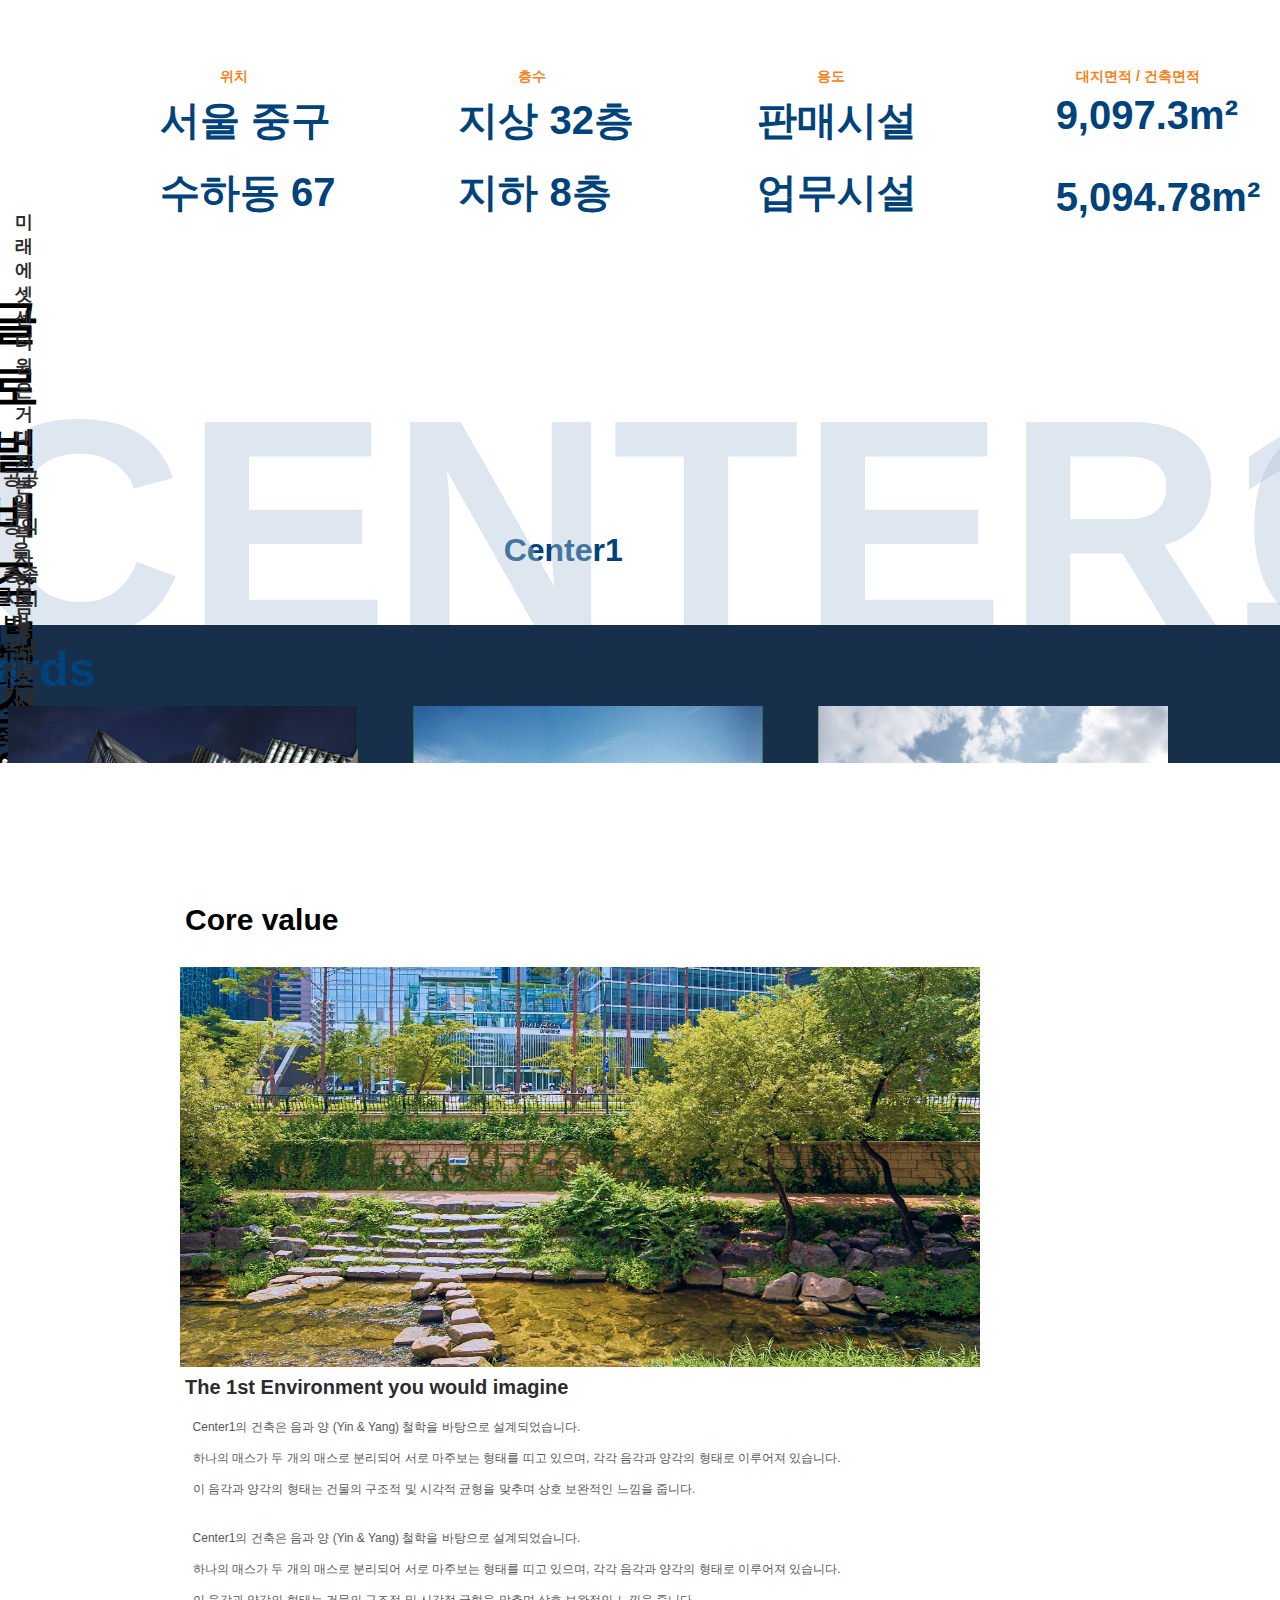
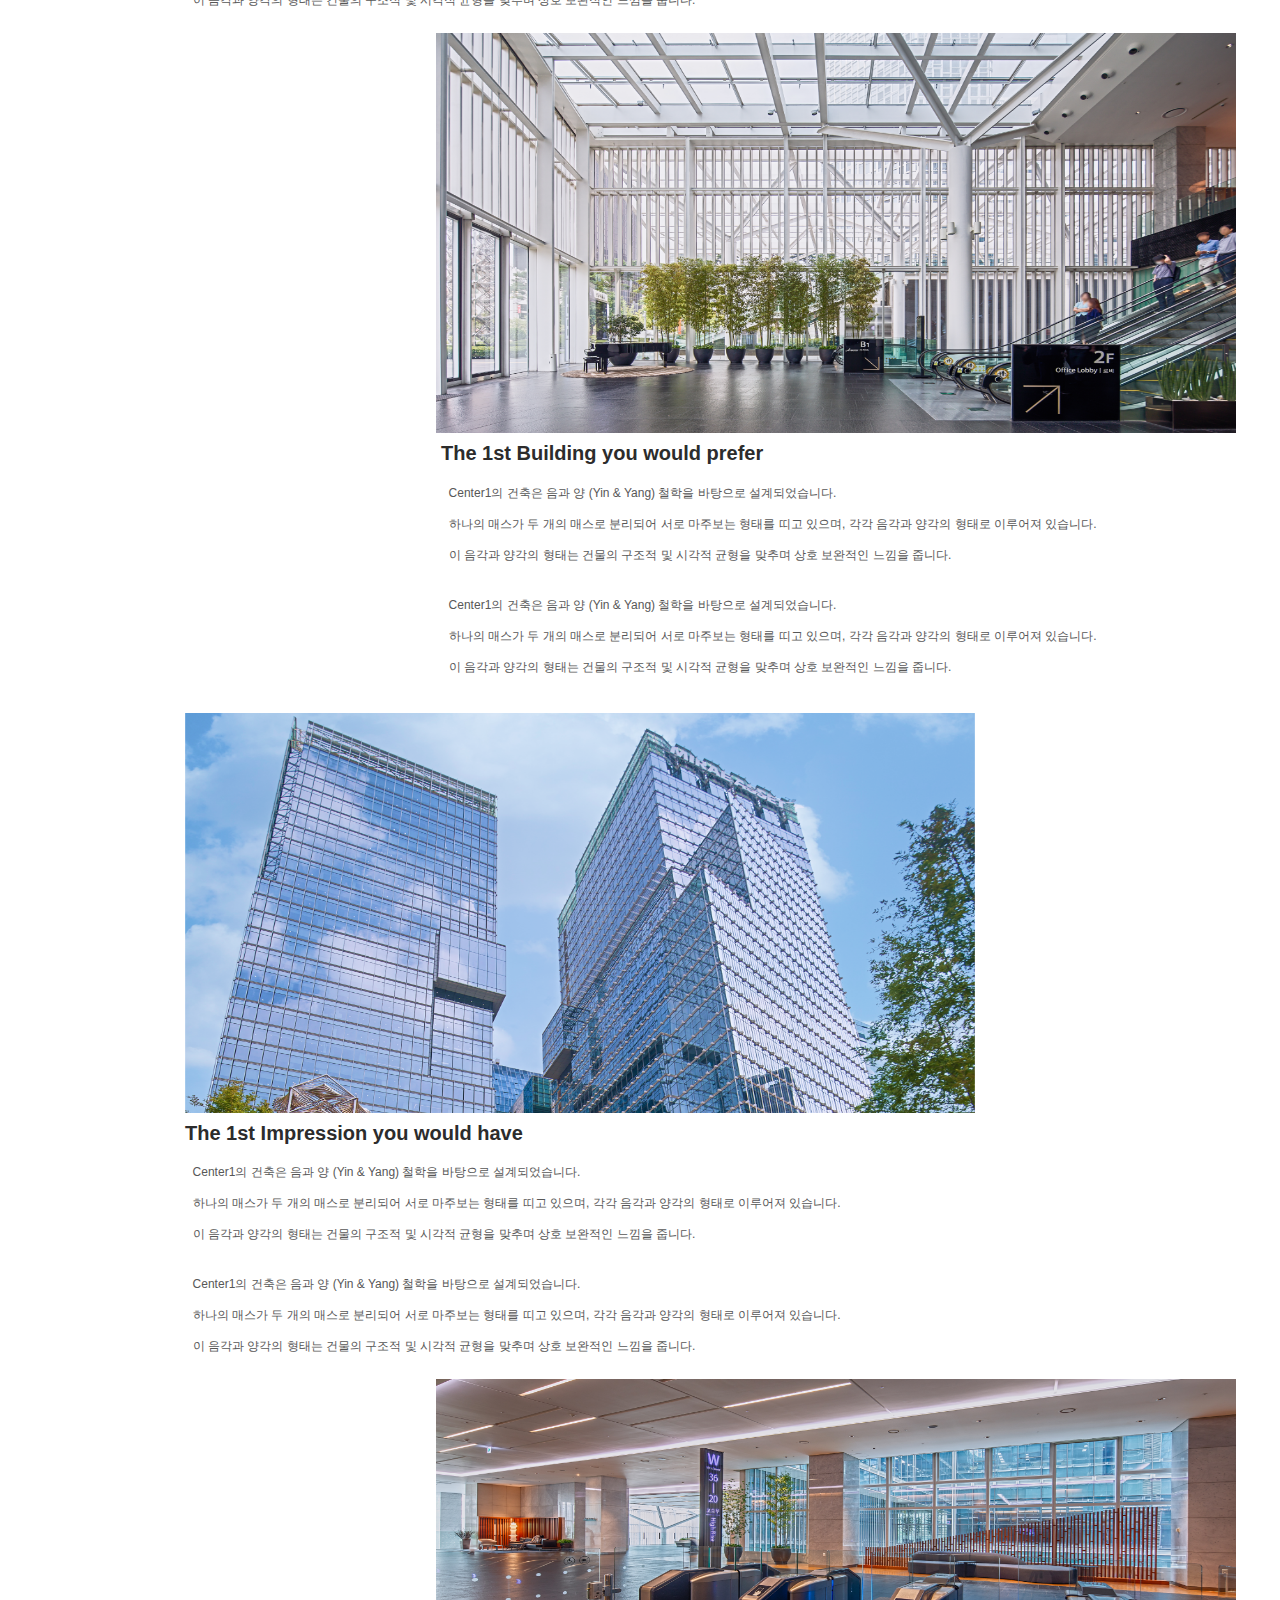
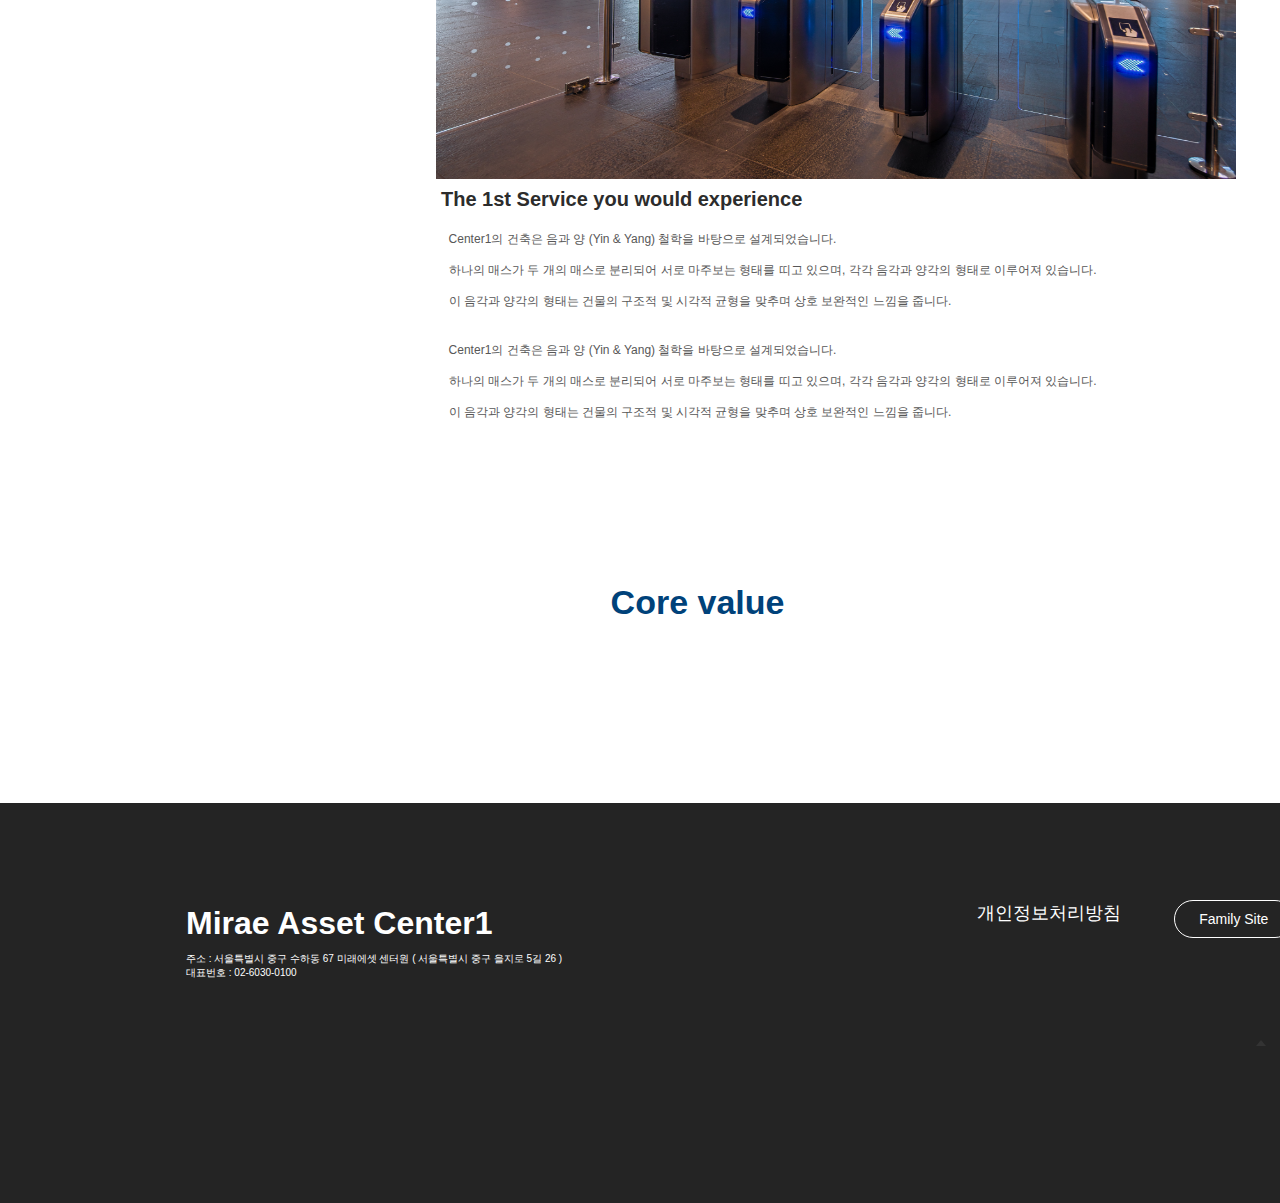
==== commit a5a1afbe: "updated code 18th jan 2025" ====
--- a/index2.html
+++ b/index2.html
@@ -9,79 +9,6 @@
     <!-- Make sure this path is correct -->
   </head>
   <body>
-    <!-- <nav>
-      <ul>
-        <div class="logo">
-          <img src="assets/logo.png" alt="Website Logo" />
-        </div>
-
-        <li><a href="#home">센터원</a></li>
-        <li><a href="#about">이용안내</a></li>
-        <li><a href="#services">서비스소개</a></li>
-        <li><a href="#projects">임대문의</a></li>
-        <li><a href="#contact">고객지원</a></li>
-
-        <li class="world-image">
-          <a href="#world-link">
-            <img src="assets/world.png" alt="World Image" />
-          </a>
-        </li>
-      </ul>
-    </nav> -->
-    <!-- <nav>
-      <ul
-        style="
-          display: flex;
-          justify-content: space-between;
-          align-items: center;
-          padding: 0 20px;
-          list-style: none;
-        "
-      >
-        <div class="logo" style="padding-left: 10%">
-          <img src="assets/logo.png" alt="Website Logo" />
-        </div>
-
-        <div style="display: flex; gap: 20px">
-          <li style="color: white">
-            <a href="#home" style="color: white; text-decoration: none"
-              >센터원</a
-            >
-          </li>
-          <li style="color: white">
-            <a href="#about" style="color: white; text-decoration: none"
-              >이용안내</a
-            >
-          </li>
-          <li style="color: white">
-            <a href="#services" style="color: white; text-decoration: none"
-              >서비스소개</a
-            >
-          </li>
-          <li style="color: white">
-            <a href="#projects" style="color: white; text-decoration: none"
-              >임대문의</a
-            >
-          </li>
-          <li style="color: white">
-            <a href="#contact" style="color: white; text-decoration: none"
-              >고객지원</a
-            >
-          </li>
-        </div>
-
-        <li class="world-image">
-          <a href="#world-link">
-            <img
-              src="assets/world.png"
-              alt="World Image"
-              style="margin-left: -80%"
-            />
-          </a>
-        </li>
-      </ul>
-    </nav> -->
-
     <nav class="navbar">
       <div class="logo">
         <a href="#">
@@ -110,14 +37,31 @@
         </a>
       </div>
     </nav>
-
     <!-- Content Section  -->
+
     <!-- FIRSTDIV STARTS HERE -->
     <!-- Carousel slider starts here -->
     <main>
       <div class="slider-container slider-dimensionsb">
         <div class="slider">
           <!-- FIRST SLIDER -->
+          <div data-img-url="assets/newpicsone.jpeg" class="slider-dimensionsb">
+            <div class="slider_dimensions_inner">
+              <div class="text-overlay_slidertext_a">
+                <h1 class="first_textfora">미래에셋 센터원은</h1>
+              </div>
+              <div class="text-overlay_slidertext_b">
+                <p class="first_textforb">
+                  국내 최고 수준의 시설과 규모를 자랑하는
+                </p>
+              </div>
+              <div class="text-overlay_slidertext_c">
+                <h1 class="first_textforc">서울의 랜드마크입니다.</h1>
+              </div>
+            </div>
+            <h1 class="maingamehere">Main</h1>
+          </div>
+          <!-- SECOND SLIDER -->
           <div data-img-url="assets/newpicsone.jpeg" class="slider-dimensionsb">
             <div class="slider_dimensions_inner">
               <div class="text-overlay_slidertext_a">
@@ -145,7 +89,7 @@
               Main
             </h1>
           </div>
-          <!-- SECOND SLIDER -->
+          <!-- THIRD SLIDER -->
           <div data-img-url="assets/newpicsone.jpeg" class="slider-dimensionsb">
             <div class="slider_dimensions_inner">
               <div class="text-overlay_slidertext_a">
@@ -173,7 +117,7 @@
               Main
             </h1>
           </div>
-          <!-- THIRD SLIDER -->
+          <!-- FOURTH SLIDER -->
           <div data-img-url="assets/newpicsone.jpeg" class="slider-dimensionsb">
             <div class="slider_dimensions_inner">
               <div class="text-overlay_slidertext_a">
@@ -201,34 +145,6 @@
               Main
             </h1>
           </div>
-          <!-- FOURTH SLIDER -->
-          <div data-img-url="assets/newpicsone.jpeg" class="slider-dimensionsb">
-            <div class="slider_dimensions_inner">
-              <div class="text-overlay_slidertext_a">
-                <h1 class="first_textfora">미래에셋 센터원은</h1>
-              </div>
-              <div class="text-overlay_slidertext_b">
-                <p class="first_textforb">
-                  국내 최고 수준의 시설과 규모를 자랑하는
-                </p>
-              </div>
-              <div class="text-overlay_slidertext_c">
-                <h1 class="first_textforc">서울의 랜드마크입니다.</h1>
-              </div>
-            </div>
-            <h1
-              style="
-                display: flex;
-                justify-content: center;
-                align-items: center;
-                color: white;
-                margin-top: 10%;
-                margin-left: -12%;
-              "
-            >
-              Main
-            </h1>
-          </div>
         </div>
 
         <div class="nav-container slider-dimensions">
@@ -253,10 +169,10 @@
     <!-- SECONDDIV STARTS HERE -->
     <!-- Carousel slider starts here -->
     <div class="secondmain">
-      <div class="slider-container slider-dimensionsb">
+      <div class="slider-container slider-dimensionsb_two">
         <div class="slider">
           <!-- FIRST SLIDER -->
-          <div class="slider-dimensionsb">
+          <div class="slider-dimensionsb_two">
             <div class="slider_dimensions_inner">
               <div class="text-overlay_slidertext_a">
                 <h1 class="first_textforatwo">MIRAE ASSET CENTER 1</h1>
@@ -272,178 +188,172 @@
                   동시에 공공의 공익성을 동시에 만족시키고 있습니다.
                 </h1>
               </div>
-              <div
-                style="
-                  display: flex;
-                  flex-direction: row;
-                  justify-content: space-between;
-                  width: 1100px;
-                  margin-left: 10%;
-                  margin-top: 20%;
-                  
-
-                "
-              >
-                <div style="display: flex; flex-direction: column">
-                  <p
-                    style="
-                      color: #f58220;
-                      margin-bottom: -20px;font-size: 14px;margin-left: 35%;font-weight: 900;width: 200px;
-                    "
-                  >
-                    위치
-                  </p>
-                  <h1
-                    style="
-                      color: #00427a;
-                      font-size: 20px;margin-bottom: -10px;margin-left: 5%;font-size: 40px;
-                    "
-                  >
-                    서울 중구
-                  </h1>
-                  <h1
-                    style="
-                      color: #00427a;
-                      font-size: 20px;margin-bottom: -10px;margin-left: 5%;font-size: 40px;
-                    "
-                  >
-                    수하동 67
-                  </h1>
-                </div>
-                <div style="display: flex; flex-direction: column">
-                  <p
-                    style="
-                      color: #f58220;
-                      margin-bottom: -20px;font-size: 14px;margin-left: 35%;font-weight: 900;width: 200px;
-                    "
-                  >
-                  층수
-                  </p>
-                  <h1
-                    style="
-                      color: #00427a;
-                      font-size: 20px;margin-bottom: -10px;margin-left: 5%;font-size: 40px;
-                    "
-                  >
-                  지상 32층
-                  </h1>
-                  <h1
-                    style="
-                      color: #00427a;
-                      font-size: 20px;margin-bottom: -10px;margin-left: 5%;font-size: 40px;
-                    "
-                  >
-                  지하 8층
-                  </h1>
-                </div>
-                <div style="display: flex; flex-direction: column">
-                    <p style="color: #f58220; margin-bottom: -20px;font-size: 14px;margin-left: 35%;font-weight: 900;width: 200px;">용도</p>
-                    <h1 style="color: #00427a;font-size: 20px;margin-bottom: -10px;margin-left: 5%;font-size: 40px;">판매시설</h1>
-                    <h1 style="color: #00427a;font-size: 20px;margin-bottom: -10px;margin-left: 5%;font-size: 40px;">업무시설</h1>
-                  </div>
-                  <div style="display: flex; flex-direction: column">
-                    <p style="color: #f58220; margin-bottom: -20px;font-size: 14px;margin-left: 15%;font-weight: 900;width: 200px;">대지면적 / 건축면적</p>
-                    <h1 style="color: #00427a;font-size: 40px;margin-bottom: 10px;margin-left: 5%;">9,097.3m²</h1>
-                    <h1 style="color: #00427a;font-size: 40px;margin-left: 5%">5,094.78m²</h1>
-                  </div>
-              </div>
-            </div>
-            <h1
-              style="
-                display: flex;
-                justify-content: center;
-                align-items: center;
-                color: #00427a;
-                margin-top: 10%;
-                margin-left: -12%;
-              "
-            >
-              Center1
-            </h1>
+              <div class="grand_container">
+                <div class="grad_container_writeupsa">
+                  <p class="grad_container_pa">위치</p>
+                  <h1 class="grad_container_ha">서울 중구</h1>
+                  <h1 class="grad_container_hb">수하동 67</h1>
+                </div>
+                <div class="grad_container_writeupsa">
+                  <p class="grad_container_pb">층수</p>
+                  <h1 class="grad_container_ha_two">지상 32층</h1>
+                  <h1 class="grad_container_hb_two">지하 8층</h1>
+                </div>
+                <div class="grad_container_writeupsa">
+                  <p class="grad_container_pc">용도</p>
+                  <h1 class="heat_one">판매시설</h1>
+                  <h1 class="heat_two">업무시설</h1>
+                </div>
+                <div class="grad_container_writeupsa">
+                  <p class="grad_container_pd">대지면적 / 건축면적</p>
+                  <h1 class="heat_three">9,097.3m²</h1>
+                  <h1 class="heat_four">5,094.78m²</h1>
+                </div>
+              </div>
+            </div>
+
+            <div class="container backforecontainer">
+              <h1 class="background-text">CENTER1</h1>
+              <h1 class="foreground-text">Center1</h1>
+            </div>
           </div>
           <!-- SECOND SLIDER -->
-          <div data-img-url="assets/newpicsone.jpeg" class="slider-dimensionsb">
+          <div class="slider-dimensionsb_two">
             <div class="slider_dimensions_inner">
               <div class="text-overlay_slidertext_a">
-                <h1 class="first_textfora">미래에셋 센터원은</h1>
-              </div>
-              <div class="text-overlay_slidertext_b">
-                <p class="first_textforb">
-                  국내 최고 수준의 시설과 규모를 자랑하는
-                </p>
-              </div>
-              <div class="text-overlay_slidertext_c">
-                <h1 class="first_textforc">서울의 랜드마크입니다.</h1>
-              </div>
-            </div>
-            <h1
-              style="
-                display: flex;
-                justify-content: center;
-                align-items: center;
-                color: white;
-                margin-top: 10%;
-                margin-left: -12%;
-              "
-            >
-              Main
-            </h1>
+                <h1 class="first_textforatwo">MIRAE ASSET CENTER 1</h1>
+              </div>
+              <div class="text-overlay_slidertext_btwo">
+                <p class="first_textforb_two">
+                  거대자본을 투자한 금융사의 사업성과 임대오피스가 가지는
+                  효율성을 추구하면서도
+                </p>
+              </div>
+              <div class="text-overlay_slidertext_ctwo">
+                <h1 class="first_textforc_two">
+                  동시에 공공의 공익성을 동시에 만족시키고 있습니다.
+                </h1>
+              </div>
+              <div class="grand_container">
+                <div class="grad_container_writeupsa">
+                  <p class="grad_container_pa">위치</p>
+                  <h1 class="grad_container_ha">서울 중구</h1>
+                  <h1 class="grad_container_hb">수하동 67</h1>
+                </div>
+                <div class="grad_container_writeupsa">
+                  <p class="grad_container_pb">층수</p>
+                  <h1 class="grad_container_ha_two">지상 32층</h1>
+                  <h1 class="grad_container_hb_two">지하 8층</h1>
+                </div>
+                <div class="grad_container_writeupsa">
+                  <p class="grad_container_pc">용도</p>
+                  <h1 class="heat_one">판매시설</h1>
+                  <h1 class="heat_two">업무시설</h1>
+                </div>
+                <div class="grad_container_writeupsa">
+                  <p class="grad_container_pd">대지면적 / 건축면적</p>
+                  <h1 class="heat_three">9,097.3m²</h1>
+                  <h1 class="heat_four">5,094.78m²</h1>
+                </div>
+              </div>
+            </div>
+
+            <div class="container backforecontainer">
+              <h1 class="background-text">CENTER1</h1>
+              <h1 class="foreground-text">Center1</h1>
+            </div>
           </div>
           <!-- THIRD SLIDER -->
-          <div data-img-url="assets/newpicsone.jpeg" class="slider-dimensionsb">
+          <div class="slider-dimensionsb_two">
             <div class="slider_dimensions_inner">
               <div class="text-overlay_slidertext_a">
-                <h1 class="first_textfora">미래에셋 센터원은</h1>
-              </div>
-              <div class="text-overlay_slidertext_b">
-                <p class="first_textforb">
-                  국내 최고 수준의 시설과 규모를 자랑하는
-                </p>
-              </div>
-              <div class="text-overlay_slidertext_c">
-                <h1 class="first_textforc">서울의 랜드마크입니다.</h1>
-              </div>
-            </div>
-            <h1
-              style="
-                display: flex;
-                justify-content: center;
-                align-items: center;
-                color: white;
-                margin-top: 10%;
-                margin-left: -12%;
-              "
-            >
-              Main
-            </h1>
+                <h1 class="first_textforatwo">MIRAE ASSET CENTER 1</h1>
+              </div>
+              <div class="text-overlay_slidertext_btwo">
+                <p class="first_textforb_two">
+                  거대자본을 투자한 금융사의 사업성과 임대오피스가 가지는
+                  효율성을 추구하면서도
+                </p>
+              </div>
+              <div class="text-overlay_slidertext_ctwo">
+                <h1 class="first_textforc_two">
+                  동시에 공공의 공익성을 동시에 만족시키고 있습니다.
+                </h1>
+              </div>
+              <div class="grand_container">
+                <div class="grad_container_writeupsa">
+                  <p class="grad_container_pa">위치</p>
+                  <h1 class="grad_container_ha">서울 중구</h1>
+                  <h1 class="grad_container_hb">수하동 67</h1>
+                </div>
+                <div class="grad_container_writeupsa">
+                  <p class="grad_container_pb">층수</p>
+                  <h1 class="grad_container_ha_two">지상 32층</h1>
+                  <h1 class="grad_container_hb_two">지하 8층</h1>
+                </div>
+                <div class="grad_container_writeupsa">
+                  <p class="grad_container_pc">용도</p>
+                  <h1 class="heat_one">판매시설</h1>
+                  <h1 class="heat_two">업무시설</h1>
+                </div>
+                <div class="grad_container_writeupsa">
+                  <p class="grad_container_pd">대지면적 / 건축면적</p>
+                  <h1 class="heat_three">9,097.3m²</h1>
+                  <h1 class="heat_four">5,094.78m²</h1>
+                </div>
+              </div>
+            </div>
+
+            <div class="container backforecontainer">
+              <h1 class="background-text">CENTER1</h1>
+              <h1 class="foreground-text">Center1</h1>
+            </div>
           </div>
           <!-- FOURTH SLIDER -->
-          <div data-img-url="assets/newpicsone.jpeg" class="slider-dimensionsb">
+          <div class="slider-dimensionsb_two">
             <div class="slider_dimensions_inner">
               <div class="text-overlay_slidertext_a">
-                <h1 class="first_textfora">미래에셋 센터원은</h1>
-              </div>
-              <div class="text-overlay_slidertext_b">
-                <p class="first_textforb">
-                  국내 최고 수준의 시설과 규모를 자랑하는
-                </p>
-              </div>
-              <div class="text-overlay_slidertext_c">
-                <h1 class="first_textforc">서울의 랜드마크입니다.</h1>
-              </div>
-            </div>
-            <h1
-              style="
-                display: flex;
-                justify-content: center;
-                align-items: center;
-                color: white;
-                margin-top: 10%;
-                margin-left: -12%;
-              "
-            >
-              Main
-            </h1>
+                <h1 class="first_textforatwo">MIRAE ASSET CENTER 1</h1>
+              </div>
+              <div class="text-overlay_slidertext_btwo">
+                <p class="first_textforb_two">
+                  거대자본을 투자한 금융사의 사업성과 임대오피스가 가지는
+                  효율성을 추구하면서도
+                </p>
+              </div>
+              <div class="text-overlay_slidertext_ctwo">
+                <h1 class="first_textforc_two">
+                  동시에 공공의 공익성을 동시에 만족시키고 있습니다.
+                </h1>
+              </div>
+              <div class="grand_container">
+                <div class="grad_container_writeupsa">
+                  <p class="grad_container_pa">위치</p>
+                  <h1 class="grad_container_ha">서울 중구</h1>
+                  <h1 class="grad_container_hb">수하동 67</h1>
+                </div>
+                <div class="grad_container_writeupsa">
+                  <p class="grad_container_pb">층수</p>
+                  <h1 class="grad_container_ha_two">지상 32층</h1>
+                  <h1 class="grad_container_hb_two">지하 8층</h1>
+                </div>
+                <div class="grad_container_writeupsa">
+                  <p class="grad_container_pc">용도</p>
+                  <h1 class="heat_one">판매시설</h1>
+                  <h1 class="heat_two">업무시설</h1>
+                </div>
+                <div class="grad_container_writeupsa">
+                  <p class="grad_container_pd">대지면적 / 건축면적</p>
+                  <h1 class="heat_three">9,097.3m²</h1>
+                  <h1 class="heat_four">5,094.78m²</h1>
+                </div>
+              </div>
+            </div>
+
+            <div class="container backforecontainer">
+              <h1 class="background-text">CENTER1</h1>
+              <h1 class="foreground-text">Center1</h1>
+            </div>
           </div>
         </div>
 
@@ -451,7 +361,7 @@
           <button data-index-change="-1" style="background-color: transparent">
             &lt;
           </button>
-          <div class="index-container">
+          <div class="index-container" id="index-container_newone">
             <button></button>
             <button></button>
             <button></button>
@@ -465,314 +375,811 @@
     </div>
     <!-- Carousel slider ends here -->
     <!-- SECONDDIV ENDS HERE -->
-    <!-- seventhdiv starts here -->
-    <section class="seventhdive">
-      <div>
-        <img
-          src="assets/newpicstwo.jpeg"
-          alt="image"
-          style="width: 100%; height: 100%"
-        />
-      </div>
+
+    <!-- THIRDDIV STARTS HERE -->
+    <section class="thirddiv">
+      <!-- <div>
+        <img class="thirddiv_image" src="assets/newpicstwo.jpeg" alt="image" />
+        
+      </div> -->
+      <section class="thirddiv">
+        <div class="image-container">
+          <img
+            class="thirddiv_image"
+            src="assets/newpicstwo.jpeg"
+            alt="image"
+          />
+          <div class="overlay-text">
+            <h1>Awards</h1>
+          </div>
+          <div class="overlay-text_two">
+            <h1>글로벌 비즈니스의 중심으로</h1>
+          </div>
+
+          <div class="overlay-text_three">
+            <p>글로벌 비즈니스의 중심으로</p>
+          </div>
+
+          <div class="overlay-text_four">
+            <p>
+              미래에셋센터원은 거대 자본을 투자한 금융사로서 사업성과 임대
+              오피스의 효율성을 추구하면서
+            </p>
+          </div>
+
+          <div class="overlay-text_five">
+            <p>
+              공공의 공익을 충족시키며 국내 건축가로서 자부심을 표현하고자
+              하였습니다.
+            </p>
+          </div>
+
+          <div class="overlay-text_six">
+            <img src="assets/platinum.png" alt="image" />
+            <h1 class="firstline_headtext">LEED 플래티넘 획득</h1>
+            <p class="firstline_ptext">
+              미래에셋센터원은 미국 그린빌딩위원회(USGBC)의 LEED(Leadership in
+              Energy and Environmental Design) 인증 최고 등급인
+              플래티넘(Platinum)을 획득했습니다. LEED는 국제적으로 통용되는
+              친환경 건축 인증제도로, 플래티넘은 가장 높은 등급입니다.
+            </p>
+
+            <p class="firstline_ptextnext"></p>
+          </div>
+
+          <div class="overlay-text_seven">
+            <div id="wrapper">
+              <div id="carousel">
+                <div id="content">
+                  <div class="item-container">
+                    <img class="item" src="assets/Framedigone.png" />
+                    <h1 class="caption">서울 디자인 올림픽 2008</h1>
+                  </div>
+                  <div class="item-container">
+                    <img class="item" src="assets/Frame 1261159611.png" />
+                    <h1 class="caption">제 26회 서울특별시 건축상</h1>
+                  </div>
+                  <div class="item-container">
+                    <img class="item" src="assets/Framedigthree.png" />
+                    <h1 class="caption">우수심의 건축물 선정</h1>
+                  </div>
+                </div>
+              </div>
+              <h1 class="awards_line_white">Awards</h1>
+              <div id="dots">
+                <span class="dot active"></span>
+                <span class="dot"></span>
+                <span class="dot"></span>
+              </div>
+            </div>
+          </div>
+        </div>
+      </section>
     </section>
-    <!-- seventhdiv ends here -->
+    <!-- THIRDDIV ENDS HERE -->
 
     <!-- FORTHDIV STARTS HERE -->
-    <section class="forthdiv">
-      <div class="secondcontainer">
-        <div style="display: flex; flex-direction: row; gap: 5px; width: 300px">
-          <h1 class="firtwriteup">ONLY CENTER</h1>
-          <img class="picimageone_forthdiv" src="assets/one.png" alt="image" />
+    <div class="forthmain">
+      <div class="slider-dimensionsb_two_dforth">
+        <div class="slider">
+          <!-- FIRST SLIDER -->
+          <div class="slider-dimensionsb_two_dforth">
+            <div class="slider_dimensions_inner">
+              <div class="text-overlay_slidertext_a">
+                <h1 class="first_textforatwo_d">Core value</h1>
+              </div>
+              <div class="text-overlay_slidertext_btwo_dpics">
+                <img
+                  class="stoneonepics"
+                  src="assets/picstone.png"
+                  alt="image"
+                />
+              </div>
+              <div class="text-overlay_slidertext_ctwo_dnext">
+                <h1 class="first_textforc_two_dnext">
+                  The 1st Environment you would imagine
+                </h1>
+              </div>
+              <div class="text-overlay_slidertext_ctwo_dnextb">
+                <p class="first_textforc_two_dnextbee">
+                  Center1의 건축은 음과 양 (Yin & Yang) 철학을 바탕으로
+                  설계되었습니다.
+                  <br />
+                  <br />
+                  하나의 매스가 두 개의 매스로 분리되어 서로 마주보는 형태를
+                  띠고 있으며, 각각 음각과 양각의 형태로 이루어져 있습니다.
+                  <br />
+                  <br />
+                  이 음각과 양각의 형태는 건물의 구조적 및 시각적 균형을 맞추며
+                  상호 보완적인 느낌을 줍니다.
+                </p>
+                <p class="first_textforc_two_dnextbeetwo">
+                  Center1의 건축은 음과 양 (Yin & Yang) 철학을 바탕으로
+                  설계되었습니다.
+                  <br />
+                  <br />
+                  하나의 매스가 두 개의 매스로 분리되어 서로 마주보는 형태를
+                  띠고 있으며, 각각 음각과 양각의 형태로 이루어져 있습니다.
+                  <br />
+                  <br />
+                  이 음각과 양각의 형태는 건물의 구조적 및 시각적 균형을 맞추며
+                  상호 보완적인 느낌을 줍니다.
+                </p>
+              </div>
+            </div>
+
+            <!-- 2ND LINE -->
+            <div class="slider_dimensions_inner_two">
+              <div class="text-overlay_slidertext_btwo_dpics">
+                <img
+                  class="stoneonepics"
+                  src="assets/wouldprefer.png"
+                  alt="image"
+                />
+              </div>
+              <div class="text-overlay_slidertext_ctwo_dnext">
+                <h1 class="first_textforc_two_dnext">
+                  The 1st Building you would prefer
+                </h1>
+              </div>
+              <div class="text-overlay_slidertext_ctwo_dnextb">
+                <p class="first_textforc_two_dnextbee">
+                  Center1의 건축은 음과 양 (Yin & Yang) 철학을 바탕으로
+                  설계되었습니다.
+                  <br />
+                  <br />
+                  하나의 매스가 두 개의 매스로 분리되어 서로 마주보는 형태를
+                  띠고 있으며, 각각 음각과 양각의 형태로 이루어져 있습니다.
+                  <br />
+                  <br />
+                  이 음각과 양각의 형태는 건물의 구조적 및 시각적 균형을 맞추며
+                  상호 보완적인 느낌을 줍니다.
+                </p>
+                <p class="first_textforc_two_dnextbeetwo">
+                  Center1의 건축은 음과 양 (Yin & Yang) 철학을 바탕으로
+                  설계되었습니다.
+                  <br />
+                  <br />
+                  하나의 매스가 두 개의 매스로 분리되어 서로 마주보는 형태를
+                  띠고 있으며, 각각 음각과 양각의 형태로 이루어져 있습니다.
+                  <br />
+                  <br />
+                  이 음각과 양각의 형태는 건물의 구조적 및 시각적 균형을 맞추며
+                  상호 보완적인 느낌을 줍니다.
+                </p>
+              </div>
+            </div>
+
+            <!-- 3RD LINE -->
+            <div class="slider_dimensions_inner">
+              <div class="text-overlay_slidertext_btwo_dpics">
+                <img
+                  class="stoneonepics"
+                  src="assets/impressionpics.png"
+                  alt="image"
+                />
+              </div>
+              <div class="text-overlay_slidertext_ctwo_dnext">
+                <h1 class="first_textforc_two_dnext">
+                  The 1st Impression you would have
+                </h1>
+              </div>
+              <div class="text-overlay_slidertext_ctwo_dnextb">
+                <p class="first_textforc_two_dnextbee">
+                  Center1의 건축은 음과 양 (Yin & Yang) 철학을 바탕으로
+                  설계되었습니다.
+                  <br />
+                  <br />
+                  하나의 매스가 두 개의 매스로 분리되어 서로 마주보는 형태를
+                  띠고 있으며, 각각 음각과 양각의 형태로 이루어져 있습니다.
+                  <br />
+                  <br />
+                  이 음각과 양각의 형태는 건물의 구조적 및 시각적 균형을 맞추며
+                  상호 보완적인 느낌을 줍니다.
+                </p>
+                <p class="first_textforc_two_dnextbeetwo">
+                  Center1의 건축은 음과 양 (Yin & Yang) 철학을 바탕으로
+                  설계되었습니다.
+                  <br />
+                  <br />
+                  하나의 매스가 두 개의 매스로 분리되어 서로 마주보는 형태를
+                  띠고 있으며, 각각 음각과 양각의 형태로 이루어져 있습니다.
+                  <br />
+                  <br />
+                  이 음각과 양각의 형태는 건물의 구조적 및 시각적 균형을 맞추며
+                  상호 보완적인 느낌을 줍니다.
+                </p>
+              </div>
+            </div>
+            <!-- 4TH LINE -->
+            <div class="slider_dimensions_inner_two">
+              <div class="text-overlay_slidertext_btwo_dpics">
+                <img
+                  class="stoneonepics"
+                  src="assets/firstservice.png"
+                  alt="image"
+                />
+              </div>
+              <div class="text-overlay_slidertext_ctwo_dnext">
+                <h1 class="first_textforc_two_dnext">
+                  The 1st Service you would experience
+                </h1>
+              </div>
+              <div class="text-overlay_slidertext_ctwo_dnextb">
+                <p class="first_textforc_two_dnextbee">
+                  Center1의 건축은 음과 양 (Yin & Yang) 철학을 바탕으로
+                  설계되었습니다.
+                  <br />
+                  <br />
+                  하나의 매스가 두 개의 매스로 분리되어 서로 마주보는 형태를
+                  띠고 있으며, 각각 음각과 양각의 형태로 이루어져 있습니다.
+                  <br />
+                  <br />
+                  이 음각과 양각의 형태는 건물의 구조적 및 시각적 균형을 맞추며
+                  상호 보완적인 느낌을 줍니다.
+                </p>
+                <p class="first_textforc_two_dnextbeetwo">
+                  Center1의 건축은 음과 양 (Yin & Yang) 철학을 바탕으로
+                  설계되었습니다.
+                  <br />
+                  <br />
+                  하나의 매스가 두 개의 매스로 분리되어 서로 마주보는 형태를
+                  띠고 있으며, 각각 음각과 양각의 형태로 이루어져 있습니다.
+                  <br />
+                  <br />
+                  이 음각과 양각의 형태는 건물의 구조적 및 시각적 균형을 맞추며
+                  상호 보완적인 느낌을 줍니다.
+                </p>
+
+                <h1 class="core_value_only">Core value</h1>
+
+              </div>
+            </div>
+          </div>
+
+          <!-- SECOND SLIDER -->
+          <div class="slider-dimensionsb_two_dforth">
+            <div class="slider_dimensions_inner">
+              <div class="text-overlay_slidertext_a">
+                <h1 class="first_textforatwo_d">Core value</h1>
+              </div>
+              <div class="text-overlay_slidertext_btwo_dpics">
+                <img
+                  class="stoneonepics"
+                  src="assets/picstone.png"
+                  alt="image"
+                />
+              </div>
+              <div class="text-overlay_slidertext_ctwo_dnext">
+                <h1 class="first_textforc_two_dnext">
+                  The 1st Environment you would imagine
+                </h1>
+              </div>
+              <div class="text-overlay_slidertext_ctwo_dnextb">
+                <p class="first_textforc_two_dnextbee">
+                  Center1의 건축은 음과 양 (Yin & Yang) 철학을 바탕으로
+                  설계되었습니다.
+                  <br />
+                  <br />
+                  하나의 매스가 두 개의 매스로 분리되어 서로 마주보는 형태를
+                  띠고 있으며, 각각 음각과 양각의 형태로 이루어져 있습니다.
+                  <br />
+                  <br />
+                  이 음각과 양각의 형태는 건물의 구조적 및 시각적 균형을 맞추며
+                  상호 보완적인 느낌을 줍니다.
+                </p>
+                <p class="first_textforc_two_dnextbeetwo">
+                  Center1의 건축은 음과 양 (Yin & Yang) 철학을 바탕으로
+                  설계되었습니다.
+                  <br />
+                  <br />
+                  하나의 매스가 두 개의 매스로 분리되어 서로 마주보는 형태를
+                  띠고 있으며, 각각 음각과 양각의 형태로 이루어져 있습니다.
+                  <br />
+                  <br />
+                  이 음각과 양각의 형태는 건물의 구조적 및 시각적 균형을 맞추며
+                  상호 보완적인 느낌을 줍니다.
+                </p>
+              </div>
+            </div>
+
+            <!-- 2ND LINE -->
+            <div class="slider_dimensions_inner_two">
+              <div class="text-overlay_slidertext_btwo_dpics">
+                <img
+                  class="stoneonepics"
+                  src="assets/wouldprefer.png"
+                  alt="image"
+                />
+              </div>
+              <div class="text-overlay_slidertext_ctwo_dnext">
+                <h1 class="first_textforc_two_dnext">
+                  The 1st Building you would prefer
+                </h1>
+              </div>
+              <div class="text-overlay_slidertext_ctwo_dnextb">
+                <p class="first_textforc_two_dnextbee">
+                  Center1의 건축은 음과 양 (Yin & Yang) 철학을 바탕으로
+                  설계되었습니다.
+                  <br />
+                  <br />
+                  하나의 매스가 두 개의 매스로 분리되어 서로 마주보는 형태를
+                  띠고 있으며, 각각 음각과 양각의 형태로 이루어져 있습니다.
+                  <br />
+                  <br />
+                  이 음각과 양각의 형태는 건물의 구조적 및 시각적 균형을 맞추며
+                  상호 보완적인 느낌을 줍니다.
+                </p>
+                <p class="first_textforc_two_dnextbeetwo">
+                  Center1의 건축은 음과 양 (Yin & Yang) 철학을 바탕으로
+                  설계되었습니다.
+                  <br />
+                  <br />
+                  하나의 매스가 두 개의 매스로 분리되어 서로 마주보는 형태를
+                  띠고 있으며, 각각 음각과 양각의 형태로 이루어져 있습니다.
+                  <br />
+                  <br />
+                  이 음각과 양각의 형태는 건물의 구조적 및 시각적 균형을 맞추며
+                  상호 보완적인 느낌을 줍니다.
+                </p>
+              </div>
+            </div>
+
+            <!-- 3RD LINE -->
+            <div class="slider_dimensions_inner">
+              <div class="text-overlay_slidertext_btwo_dpics">
+                <img
+                  class="stoneonepics"
+                  src="assets/impressionpics.png"
+                  alt="image"
+                />
+              </div>
+              <div class="text-overlay_slidertext_ctwo_dnext">
+                <h1 class="first_textforc_two_dnext">
+                  The 1st Impression you would have
+                </h1>
+              </div>
+              <div class="text-overlay_slidertext_ctwo_dnextb">
+                <p class="first_textforc_two_dnextbee">
+                  Center1의 건축은 음과 양 (Yin & Yang) 철학을 바탕으로
+                  설계되었습니다.
+                  <br />
+                  <br />
+                  하나의 매스가 두 개의 매스로 분리되어 서로 마주보는 형태를
+                  띠고 있으며, 각각 음각과 양각의 형태로 이루어져 있습니다.
+                  <br />
+                  <br />
+                  이 음각과 양각의 형태는 건물의 구조적 및 시각적 균형을 맞추며
+                  상호 보완적인 느낌을 줍니다.
+                </p>
+                <p class="first_textforc_two_dnextbeetwo">
+                  Center1의 건축은 음과 양 (Yin & Yang) 철학을 바탕으로
+                  설계되었습니다.
+                  <br />
+                  <br />
+                  하나의 매스가 두 개의 매스로 분리되어 서로 마주보는 형태를
+                  띠고 있으며, 각각 음각과 양각의 형태로 이루어져 있습니다.
+                  <br />
+                  <br />
+                  이 음각과 양각의 형태는 건물의 구조적 및 시각적 균형을 맞추며
+                  상호 보완적인 느낌을 줍니다.
+                </p>
+              </div>
+            </div>
+            <!-- 4TH LINE -->
+            <div class="slider_dimensions_inner_two">
+              <div class="text-overlay_slidertext_btwo_dpics">
+                <img
+                  class="stoneonepics"
+                  src="assets/firstservice.png"
+                  alt="image"
+                />
+              </div>
+              <div class="text-overlay_slidertext_ctwo_dnext">
+                <h1 class="first_textforc_two_dnext">
+                  The 1st Service you would experience
+                </h1>
+              </div>
+              <div class="text-overlay_slidertext_ctwo_dnextb">
+                <p class="first_textforc_two_dnextbee">
+                  Center1의 건축은 음과 양 (Yin & Yang) 철학을 바탕으로
+                  설계되었습니다.
+                  <br />
+                  <br />
+                  하나의 매스가 두 개의 매스로 분리되어 서로 마주보는 형태를
+                  띠고 있으며, 각각 음각과 양각의 형태로 이루어져 있습니다.
+                  <br />
+                  <br />
+                  이 음각과 양각의 형태는 건물의 구조적 및 시각적 균형을 맞추며
+                  상호 보완적인 느낌을 줍니다.
+                </p>
+                <p class="first_textforc_two_dnextbeetwo">
+                  Center1의 건축은 음과 양 (Yin & Yang) 철학을 바탕으로
+                  설계되었습니다.
+                  <br />
+                  <br />
+                  하나의 매스가 두 개의 매스로 분리되어 서로 마주보는 형태를
+                  띠고 있으며, 각각 음각과 양각의 형태로 이루어져 있습니다.
+                  <br />
+                  <br />
+                  이 음각과 양각의 형태는 건물의 구조적 및 시각적 균형을 맞추며
+                  상호 보완적인 느낌을 줍니다.
+                </p>
+
+                <h1 class="core_value_only">Core value</h1>
+
+              </div>
+            </div>
+          </div>
+          <!-- THIRD SLIDER -->
+          <div class="slider-dimensionsb_two_dforth">
+            <div class="slider_dimensions_inner">
+              <div class="text-overlay_slidertext_a">
+                <h1 class="first_textforatwo_d">Core value</h1>
+              </div>
+              <div class="text-overlay_slidertext_btwo_dpics">
+                <img
+                  class="stoneonepics"
+                  src="assets/picstone.png"
+                  alt="image"
+                />
+              </div>
+              <div class="text-overlay_slidertext_ctwo_dnext">
+                <h1 class="first_textforc_two_dnext">
+                  The 1st Environment you would imagine
+                </h1>
+              </div>
+              <div class="text-overlay_slidertext_ctwo_dnextb">
+                <p class="first_textforc_two_dnextbee">
+                  Center1의 건축은 음과 양 (Yin & Yang) 철학을 바탕으로
+                  설계되었습니다.
+                  <br />
+                  <br />
+                  하나의 매스가 두 개의 매스로 분리되어 서로 마주보는 형태를
+                  띠고 있으며, 각각 음각과 양각의 형태로 이루어져 있습니다.
+                  <br />
+                  <br />
+                  이 음각과 양각의 형태는 건물의 구조적 및 시각적 균형을 맞추며
+                  상호 보완적인 느낌을 줍니다.
+                </p>
+                <p class="first_textforc_two_dnextbeetwo">
+                  Center1의 건축은 음과 양 (Yin & Yang) 철학을 바탕으로
+                  설계되었습니다.
+                  <br />
+                  <br />
+                  하나의 매스가 두 개의 매스로 분리되어 서로 마주보는 형태를
+                  띠고 있으며, 각각 음각과 양각의 형태로 이루어져 있습니다.
+                  <br />
+                  <br />
+                  이 음각과 양각의 형태는 건물의 구조적 및 시각적 균형을 맞추며
+                  상호 보완적인 느낌을 줍니다.
+                </p>
+              </div>
+            </div>
+
+            <!-- 2ND LINE -->
+            <div class="slider_dimensions_inner_two">
+              <div class="text-overlay_slidertext_btwo_dpics">
+                <img
+                  class="stoneonepics"
+                  src="assets/wouldprefer.png"
+                  alt="image"
+                />
+              </div>
+              <div class="text-overlay_slidertext_ctwo_dnext">
+                <h1 class="first_textforc_two_dnext">
+                  The 1st Building you would prefer
+                </h1>
+              </div>
+              <div class="text-overlay_slidertext_ctwo_dnextb">
+                <p class="first_textforc_two_dnextbee">
+                  Center1의 건축은 음과 양 (Yin & Yang) 철학을 바탕으로
+                  설계되었습니다.
+                  <br />
+                  <br />
+                  하나의 매스가 두 개의 매스로 분리되어 서로 마주보는 형태를
+                  띠고 있으며, 각각 음각과 양각의 형태로 이루어져 있습니다.
+                  <br />
+                  <br />
+                  이 음각과 양각의 형태는 건물의 구조적 및 시각적 균형을 맞추며
+                  상호 보완적인 느낌을 줍니다.
+                </p>
+                <p class="first_textforc_two_dnextbeetwo">
+                  Center1의 건축은 음과 양 (Yin & Yang) 철학을 바탕으로
+                  설계되었습니다.
+                  <br />
+                  <br />
+                  하나의 매스가 두 개의 매스로 분리되어 서로 마주보는 형태를
+                  띠고 있으며, 각각 음각과 양각의 형태로 이루어져 있습니다.
+                  <br />
+                  <br />
+                  이 음각과 양각의 형태는 건물의 구조적 및 시각적 균형을 맞추며
+                  상호 보완적인 느낌을 줍니다.
+                </p>
+              </div>
+            </div>
+
+            <!-- 3RD LINE -->
+            <div class="slider_dimensions_inner">
+              <div class="text-overlay_slidertext_btwo_dpics">
+                <img
+                  class="stoneonepics"
+                  src="assets/impressionpics.png"
+                  alt="image"
+                />
+              </div>
+              <div class="text-overlay_slidertext_ctwo_dnext">
+                <h1 class="first_textforc_two_dnext">
+                  The 1st Impression you would have
+                </h1>
+              </div>
+              <div class="text-overlay_slidertext_ctwo_dnextb">
+                <p class="first_textforc_two_dnextbee">
+                  Center1의 건축은 음과 양 (Yin & Yang) 철학을 바탕으로
+                  설계되었습니다.
+                  <br />
+                  <br />
+                  하나의 매스가 두 개의 매스로 분리되어 서로 마주보는 형태를
+                  띠고 있으며, 각각 음각과 양각의 형태로 이루어져 있습니다.
+                  <br />
+                  <br />
+                  이 음각과 양각의 형태는 건물의 구조적 및 시각적 균형을 맞추며
+                  상호 보완적인 느낌을 줍니다.
+                </p>
+                <p class="first_textforc_two_dnextbeetwo">
+                  Center1의 건축은 음과 양 (Yin & Yang) 철학을 바탕으로
+                  설계되었습니다.
+                  <br />
+                  <br />
+                  하나의 매스가 두 개의 매스로 분리되어 서로 마주보는 형태를
+                  띠고 있으며, 각각 음각과 양각의 형태로 이루어져 있습니다.
+                  <br />
+                  <br />
+                  이 음각과 양각의 형태는 건물의 구조적 및 시각적 균형을 맞추며
+                  상호 보완적인 느낌을 줍니다.
+                </p>
+              </div>
+            </div>
+            <!-- 4TH LINE -->
+            <div class="slider_dimensions_inner_two">
+              <div class="text-overlay_slidertext_btwo_dpics">
+                <img
+                  class="stoneonepics"
+                  src="assets/firstservice.png"
+                  alt="image"
+                />
+              </div>
+              <div class="text-overlay_slidertext_ctwo_dnext">
+                <h1 class="first_textforc_two_dnext">
+                  The 1st Service you would experience
+                </h1>
+              </div>
+              <div class="text-overlay_slidertext_ctwo_dnextb">
+                <p class="first_textforc_two_dnextbee">
+                  Center1의 건축은 음과 양 (Yin & Yang) 철학을 바탕으로
+                  설계되었습니다.
+                  <br />
+                  <br />
+                  하나의 매스가 두 개의 매스로 분리되어 서로 마주보는 형태를
+                  띠고 있으며, 각각 음각과 양각의 형태로 이루어져 있습니다.
+                  <br />
+                  <br />
+                  이 음각과 양각의 형태는 건물의 구조적 및 시각적 균형을 맞추며
+                  상호 보완적인 느낌을 줍니다.
+                </p>
+                <p class="first_textforc_two_dnextbeetwo">
+                  Center1의 건축은 음과 양 (Yin & Yang) 철학을 바탕으로
+                  설계되었습니다.
+                  <br />
+                  <br />
+                  하나의 매스가 두 개의 매스로 분리되어 서로 마주보는 형태를
+                  띠고 있으며, 각각 음각과 양각의 형태로 이루어져 있습니다.
+                  <br />
+                  <br />
+                  이 음각과 양각의 형태는 건물의 구조적 및 시각적 균형을 맞추며
+                  상호 보완적인 느낌을 줍니다.
+                </p>
+
+                <h1 class="core_value_only">Core value</h1>
+
+              </div>
+            </div>
+          </div>
+          <!-- FOURTH SLIDER -->
+          <div class="slider-dimensionsb_two_dforth">
+            <div class="slider_dimensions_inner">
+              <div class="text-overlay_slidertext_a">
+                <h1 class="first_textforatwo_d">Core value</h1>
+              </div>
+              <div class="text-overlay_slidertext_btwo_dpics">
+                <img
+                  class="stoneonepics"
+                  src="assets/picstone.png"
+                  alt="image"
+                />
+              </div>
+              <div class="text-overlay_slidertext_ctwo_dnext">
+                <h1 class="first_textforc_two_dnext">
+                  The 1st Environment you would imagine
+                </h1>
+              </div>
+              <div class="text-overlay_slidertext_ctwo_dnextb">
+                <p class="first_textforc_two_dnextbee">
+                  Center1의 건축은 음과 양 (Yin & Yang) 철학을 바탕으로
+                  설계되었습니다.
+                  <br />
+                  <br />
+                  하나의 매스가 두 개의 매스로 분리되어 서로 마주보는 형태를
+                  띠고 있으며, 각각 음각과 양각의 형태로 이루어져 있습니다.
+                  <br />
+                  <br />
+                  이 음각과 양각의 형태는 건물의 구조적 및 시각적 균형을 맞추며
+                  상호 보완적인 느낌을 줍니다.
+                </p>
+                <p class="first_textforc_two_dnextbeetwo">
+                  Center1의 건축은 음과 양 (Yin & Yang) 철학을 바탕으로
+                  설계되었습니다.
+                  <br />
+                  <br />
+                  하나의 매스가 두 개의 매스로 분리되어 서로 마주보는 형태를
+                  띠고 있으며, 각각 음각과 양각의 형태로 이루어져 있습니다.
+                  <br />
+                  <br />
+                  이 음각과 양각의 형태는 건물의 구조적 및 시각적 균형을 맞추며
+                  상호 보완적인 느낌을 줍니다.
+                </p>
+              </div>
+            </div>
+
+            <!-- 2ND LINE -->
+            <div class="slider_dimensions_inner_two">
+              <div class="text-overlay_slidertext_btwo_dpics">
+                <img
+                  class="stoneonepics"
+                  src="assets/wouldprefer.png"
+                  alt="image"
+                />
+              </div>
+              <div class="text-overlay_slidertext_ctwo_dnext">
+                <h1 class="first_textforc_two_dnext">
+                  The 1st Building you would prefer
+                </h1>
+              </div>
+              <div class="text-overlay_slidertext_ctwo_dnextb">
+                <p class="first_textforc_two_dnextbee">
+                  Center1의 건축은 음과 양 (Yin & Yang) 철학을 바탕으로
+                  설계되었습니다.
+                  <br />
+                  <br />
+                  하나의 매스가 두 개의 매스로 분리되어 서로 마주보는 형태를
+                  띠고 있으며, 각각 음각과 양각의 형태로 이루어져 있습니다.
+                  <br />
+                  <br />
+                  이 음각과 양각의 형태는 건물의 구조적 및 시각적 균형을 맞추며
+                  상호 보완적인 느낌을 줍니다.
+                </p>
+                <p class="first_textforc_two_dnextbeetwo">
+                  Center1의 건축은 음과 양 (Yin & Yang) 철학을 바탕으로
+                  설계되었습니다.
+                  <br />
+                  <br />
+                  하나의 매스가 두 개의 매스로 분리되어 서로 마주보는 형태를
+                  띠고 있으며, 각각 음각과 양각의 형태로 이루어져 있습니다.
+                  <br />
+                  <br />
+                  이 음각과 양각의 형태는 건물의 구조적 및 시각적 균형을 맞추며
+                  상호 보완적인 느낌을 줍니다.
+                </p>
+              </div>
+            </div>
+
+            <!-- 3RD LINE -->
+            <div class="slider_dimensions_inner">
+              <div class="text-overlay_slidertext_btwo_dpics">
+                <img
+                  class="stoneonepics"
+                  src="assets/impressionpics.png"
+                  alt="image"
+                />
+              </div>
+              <div class="text-overlay_slidertext_ctwo_dnext">
+                <h1 class="first_textforc_two_dnext">
+                  The 1st Impression you would have
+                </h1>
+              </div>
+              <div class="text-overlay_slidertext_ctwo_dnextb">
+                <p class="first_textforc_two_dnextbee">
+                  Center1의 건축은 음과 양 (Yin & Yang) 철학을 바탕으로
+                  설계되었습니다.
+                  <br />
+                  <br />
+                  하나의 매스가 두 개의 매스로 분리되어 서로 마주보는 형태를
+                  띠고 있으며, 각각 음각과 양각의 형태로 이루어져 있습니다.
+                  <br />
+                  <br />
+                  이 음각과 양각의 형태는 건물의 구조적 및 시각적 균형을 맞추며
+                  상호 보완적인 느낌을 줍니다.
+                </p>
+                <p class="first_textforc_two_dnextbeetwo">
+                  Center1의 건축은 음과 양 (Yin & Yang) 철학을 바탕으로
+                  설계되었습니다.
+                  <br />
+                  <br />
+                  하나의 매스가 두 개의 매스로 분리되어 서로 마주보는 형태를
+                  띠고 있으며, 각각 음각과 양각의 형태로 이루어져 있습니다.
+                  <br />
+                  <br />
+                  이 음각과 양각의 형태는 건물의 구조적 및 시각적 균형을 맞추며
+                  상호 보완적인 느낌을 줍니다.
+                </p>
+              </div>
+            </div>
+            <!-- 4TH LINE -->
+            <div class="slider_dimensions_inner_two">
+              <div class="text-overlay_slidertext_btwo_dpics">
+                <img
+                  class="stoneonepics"
+                  src="assets/firstservice.png"
+                  alt="image"
+                />
+              </div>
+              <div class="text-overlay_slidertext_ctwo_dnext">
+                <h1 class="first_textforc_two_dnext">
+                  The 1st Service you would experience
+                </h1>
+              </div>
+              <div class="text-overlay_slidertext_ctwo_dnextb">
+                <p class="first_textforc_two_dnextbee">
+                  Center1의 건축은 음과 양 (Yin & Yang) 철학을 바탕으로
+                  설계되었습니다.
+                  <br />
+                  <br />
+                  하나의 매스가 두 개의 매스로 분리되어 서로 마주보는 형태를
+                  띠고 있으며, 각각 음각과 양각의 형태로 이루어져 있습니다.
+                  <br />
+                  <br />
+                  이 음각과 양각의 형태는 건물의 구조적 및 시각적 균형을 맞추며
+                  상호 보완적인 느낌을 줍니다.
+                </p>
+                <p class="first_textforc_two_dnextbeetwo">
+                  Center1의 건축은 음과 양 (Yin & Yang) 철학을 바탕으로
+                  설계되었습니다.
+                  <br />
+                  <br />
+                  하나의 매스가 두 개의 매스로 분리되어 서로 마주보는 형태를
+                  띠고 있으며, 각각 음각과 양각의 형태로 이루어져 있습니다.
+                  <br />
+                  <br />
+                  이 음각과 양각의 형태는 건물의 구조적 및 시각적 균형을 맞추며
+                  상호 보완적인 느낌을 줍니다.
+                </p>
+
+                <h1 class="core_value_only">Core value</h1>
+
+              </div>
+            </div>
+          </div>
         </div>
-        <div class="two_text_inarow">
-          <p class="secondwriteup">미래에셋센터원에서만 누리는</p>
-          <p class="secondwriteupnewone">특별한 혜택</p>
-        </div>
-
-        <div class="thirdcontainer">
-          <div class="subone" style="margin-top: 60px">
-            <div class="container">
-              <img
-                class="picslinetwo"
-                src="assets/Frame 1261159181 (2k).png"
-                alt="image"
-              />
-            </div>
-            <h1 style="color: #fff; margin-top: 10px; margin-bottom: 10px">
-              프라임 서비스
-            </h1>
-            <div class="paragraphone_container">
-              <p class="paragraphone_line">
-                임산부 휴게실/수유실 운영, 세차 서비스, 우편 배달 서비스 등
-              </p>
-              <p class="paragraphone_linetwo">
-                입주사 임직원을 위한 차별화된 서비스를 제공합니다.
-              </p>
-            </div>
-          </div>
-          <div class="subtwo" style="margin-top: 80px">
-            <div class="container">
-              <img
-                class="picslinetwo"
-                src="assets/Frame 1261159181 (3j).png"
-                alt="image"
-              />
-            </div>
-            <h1 style="color: #fff; margin-top: 10px; margin-bottom: 10px">
-              E-pit 전기차 충전소
-            </h1>
-            <div class="paragraphone_container">
-              <p class="paragraphone_line">
-                미래에셋센터원 주차장에는 전기차 이용자들을 위해
-              </p>
-              <p class="paragraphone_linetwo">
-                일반 충전소 외에도 E-pit 전기차 충전소가 마련되어 있습니다.
-              </p>
-            </div>
-          </div>
-          <div class="subthree" style="margin-top: 80px">
-            <div class="container">
-              <img
-                class="picslinetwo"
-                src="assets/Frame 1261159181 (4i).png"
-                alt="image"
-              />
-            </div>
-            <h1 style="color: #fff; margin-top: 10px; margin-bottom: 10px">
-              주차요금 할인
-            </h1>
-            <div class="paragraphone_container">
-              <p class="paragraphone_line">
-                오피스,에비뉴 방문시 주차할인 혜택을 드리며 주말에는
-              </p>
-              <p class="paragraphone_linetwo">
-                최대 8천원으로 부담없이 미래에셋센터원을 즐길 수 있습니다.
-              </p>
-            </div>
-
-            <
-          </div>
+
+        <div class="nav-container slider-dimensions">
+          <button data-index-change="-1" style="background-color: transparent">
+            &lt;
+          </button>
+          <div class="index-container" id="index-container_newoneb">
+            <button></button>
+            <button></button>
+            <button></button>
+            <button></button>
+          </div>
+          <button data-index-change="1" style="background-color: transparent">
+            &gt;
+          </button>
         </div>
       </div>
-    </section>
+    </div>
     <!-- FORTHDIV ENDS HERE -->
 
-    <!-- fifthdiv starts here -->
-    <section class="fifthdiv">
-      <div class="secondcontainer">
-        <div class="thirdcontainerb">
-          <div class="suboneb">
-            <div class="dual">
-              <h1 class="firtwriteupF">지금 살펴봐야할 이벤트</h1>
-              <button class="circle-btn">
-                <span>+</span>
-              </button>
-            </div>
-
-            <div class="carousel-container">
-              <div class="carousel-inner">
-                <div class="carousel-item active">
-                  <img
-                    class="picslinetwoB"
-                    src="assets/Frame 1261159181MN.png"
-                    alt="image"
-                  />
-                </div>
-                <div class="carousel-item">
-                  <img
-                    class="picslinetwoB"
-                    src="assets/Frame 1261159181 (1L).png"
-                    alt="image"
-                  />
-                </div>
-              </div>
-              <div class="carousel-controls">
-                <button class="prev-btn">
-                  <svg
-                    width="24"
-                    height="24"
-                    viewBox="0 0 24 24"
-                    fill="none"
-                    stroke="currentColor"
-                    stroke-width="2"
-                  >
-                    <polyline points="15 18 9 12 15 6"></polyline>
-                  </svg>
-                </button>
-                <button class="next-btn">
-                  <svg
-                    width="24"
-                    height="24"
-                    viewBox="0 0 24 24"
-                    fill="none"
-                    stroke="currentColor"
-                    stroke-width="2"
-                  >
-                    <polyline points="9 18 15 12 9 6"></polyline>
-                  </svg>
-                </button>
-              </div>
-            </div>
-            <h1 class="fifthdiv_texta">
-              미래에셋센터원 크리스마스 작은 음악회
-            </h1>
-
-            <li class="textlione">공연 주제 : 재즈 공연</li>
-            <li class="textlitwo">
-              장소 : 1층 계단 앞(연주), 1층 크리스마스 트리 앞(다과 및 커피
-              배포)
-            </li>
-            <p class="fifthdiv_textc">2024.12.20(금)~2024.12.20(금)</p>
-          </div>
-
-          <div class="subonebone">
-            <div class="dualb">
-              <h1 class="firtwriteupF">센터원 소식</h1>
-              <button class="circle-btn">
-                <span>+</span>
-              </button>
-            </div>
-
-            <h1 class="nexth1a">미래에셋센터원 홈페이지 리뉴얼 안내</h1>
-            <p class="nextptaga">
-              미래에셋센터원 공식 홈페이지가 리뉴얼 오픈했습니다. 더 나은 서비스
-              제공을 위해 불편한...
-            </p>
-            <p class="nextptagb">2024.09.04(수)</p>
-          </div>
-          <!-- SIDE SCROLL ICONS STARTS HERE -->
-          <div
-            style="
-              position: fixed;
-              top: 50%;
-              right: 2%;
-              height: 250px;
-              width: 60px;
-              z-index: 1000;
-              display: none;
-            "
-          >
-            <div
-              style="
-                background-color: #00427a;
-                height: 65px;
-                width: 60px;
-                border-radius: 8px;
-                padding-top: 5px;
-              "
-            >
-              <img
-                src="assets/headset.png"
-                alt="image"
-                style="display: block; margin: 0 auto"
-              />
-              <p style="color: #ffffff; font-size: 10px; text-align: center">
-                주요문의처
-              </p>
-            </div>
-
-            <div
-              style="
-                background-color: #ffffff;
-                height: 65px;
-                width: 60px;
-                border-radius: 8px;
-                margin-top: 10px;
-                padding-top: 5px;
-              "
-            >
-              <img
-                src="assets/book.png"
-                alt="image"
-                style="display: block; margin: 0 auto"
-              />
-              <p style="color: #00427a; font-size: 10px; text-align: center">
-                임대문의
-              </p>
-            </div>
-            <div
-              style="
-                background-color: #ffffff;
-                height: 65px;
-                width: 60px;
-                border-radius: 8px;
-                margin-top: 10px;
-                padding-top: 5px;
-              "
-            >
-              <img
-                src="assets/calender.png"
-                alt="image"
-                style="display: block; margin: 0 auto"
-              />
-              <p style="color: #00427a; font-size: 10px; text-align: center">
-                방문예약
-              </p>
-            </div>
-            <div
-              style="
-                background-color: #ffffff;
-                height: 65px;
-                width: 60px;
-                border-radius: 8px;
-                margin-top: 10px;
-                padding-top: 5px;
-                cursor: pointer;
-              "
-              onclick="window.scrollTo({top: 0, behavior: 'smooth'})"
-            >
-              <img
-                src="assets/download.png"
-                alt="image"
-                style="display: block; margin: 0 auto"
-              />
-              <p style="color: #00427a; font-size: 10px; text-align: center">
-                TOP
-              </p>
-            </div>
-          </div>
-          <!-- SIDE SCROLL ICONS ENDS HERE -->
-        </div>
-      </div>
-    </section>
-    <!-- fifthdiv ends here -->
-
-    <!-- sixthdiv starts here -->
-    <section class="sixthdiv">
-      <div class="secondcontainerb">
-        <div class="sixth_div_header">
-          <img class="lefthand_image" src="assets/lefthand.png" alt="image" />
-          <div class="sixth_div_header_text_container">
-            <div class="sixth_div_header_text_containerb">
-              <h1 class="first_texta">CENTER</h1>
-              <img class="picture_onepics" src="assets/one.png" alt="image" />
-            </div>
-            <p class="first_textb">
-              미래에셋센터원
-              <span class="first_textc">AVENUE</span>
-            </p>
-          </div>
-          <img class="righthand_image" src="assets/righthand.png" alt="image" />
-        </div>
-      </div>
-
-      <ul class="list">
-        <li class="hide"><img src="assets/image1.png" alt="Image 1" /></li>
-        <li class="prev"><img src="assets/image2.png" alt="Image 2" /></li>
-        <li class="act"><img src="assets/image3.png" alt="Image 3" /></li>
-        <li class="next"><img src="assets/image4.png" alt="Image 4" /></li>
-        <li class="next new-next">
-          <img src="assets/image5.png" alt="Image 5" />
-        </li>
-        <li class="hide"><img src="assets/image6.png" alt="Image 6" /></li>
-        <li class="hide"><img src="assets/image7.png" alt="Image 7" /></li>
-        <li class="hide"><img src="assets/image8.png" alt="Image 8" /></li>
-      </ul>
-      <div class="swipe"></div>
-    </section>
-    <!-- sxthdiv ends here -->
-
-    <!-- eightdiv starts here -->
+    <!--  FIFTHDIV STARTS HERE -->
     <section class="eightdiv">
       <div class="secondcontainerlast">
         <div class="footerthirddiv">
@@ -801,7 +1208,6 @@
                       <li><a href="#">Option 2</a></li>
                       <li><a href="#">Option 3</a></li>
                     </ul>
-                    <button class="view-more-buttonc">미래에셋</button>
                   </div>
                 </div>
               </div>
@@ -834,14 +1240,10 @@
             <button class="view-more-buttonc">미래에셋</button>
           </div> -->
         </div>
-
-        <p class="mrassestsepthree">
-          COPYRIGHT(C) 2011 MIRAE ASSET COPORATION. CO., Ltd. ALL RIGHT
-          RESERVED.
-        </p>
       </div>
     </section>
-    <!-- eightdiv ends here -->
+    <!-- FIFTHDIV ENDS HERE -->
+    <script src="secondnav.js"></script>
     <script src="https://hammerjs.github.io/dist/hammer.js"></script>
     <script src="gallery.js"></script>
     <script src="script.js"></script>
--- a/assets/css/stylestwo.css
+++ b/assets/css/stylestwo.css
@@ -3,7 +3,7 @@
 /* Set background image for the whole body */
 
 body {
-  margin: 0 auto;
+  margin: 0;
   padding: 0;
   font-family: Arial, sans-serif;
   height: 100vh;
@@ -14,6 +14,8 @@
   box-sizing: border-box;
 }
 
+/* Reset default browser styles */
+
 /* Header styling starts here */
 
 /* Style the navbar */
@@ -104,8 +106,6 @@
   flex-direction: row;
   gap: 20px;
 }
-/* THIRDDIV STARTS HERE FROM INDEX.HTML */
-
 /* Carousel styling starts here */
 .first_textfora {
   margin-left: 50%;
@@ -208,6 +208,9 @@
   align-self: flex-end;
   display: flex;
   gap: 30px;
+  position: absolute;
+  top: 93%;
+  left: 42%;
 }
 
 .index-container > button {
@@ -255,8 +258,6 @@
 
 /* Carousel styling ends here */
 
-/* THIRDDIV ENDS HERE  FROM INDEX.HTML*/
-
 .text-overlay_slidertext_a {
   position: absolute;
   top: 50%;
@@ -302,9 +303,152 @@
   gap: 20px;
 }
 
+.maingamehere {
+  display: flex;
+  justify-content: center;
+  align-items: center;
+  color: white;
+  margin-top: 10%;
+  margin-left: -12%;
+}
+
 /* FIRSTDIV END HERE */
 
 /* SECONDDIV STARTS HERE */
+.grand_container {
+  display: flex;
+  flex-direction: row;
+  justify-content: space-between;
+  width: 1100px;
+  margin-left: 10%;
+  margin-top: 10%;
+}
+
+.grad_container_writeupsa {
+  display: flex;
+  flex-direction: column;
+}
+
+.grad_container_pa {
+  color: #f58220;
+  margin-bottom: -20px;
+  font-size: 14px;
+  margin-left: 35%;
+  font-weight: 900;
+  width: 200px;
+}
+
+.grad_container_pb {
+  color: #f58220;
+  margin-bottom: -20px;
+  font-size: 14px;
+  margin-left: 35%;
+  font-weight: 900;
+  width: 200px;
+}
+
+.grad_container_pc {
+  color: #f58220;
+  margin-bottom: -20px;
+  font-size: 14px;
+  margin-left: 35%;
+  font-weight: 900;
+  width: 200px;
+}
+
+.grad_container_pd {
+  color: #f58220;
+  margin-bottom: -20px;
+  font-size: 14px;
+  margin-left: 15%;
+  font-weight: 900;
+  width: 200px;
+}
+
+.grad_container_ha {
+  color: #00427a;
+  font-size: 20px;
+  margin-bottom: -10px;
+  margin-left: 5%;
+  font-size: 40px;
+}
+
+.grad_container_hb {
+  color: #00427a;
+  font-size: 20px;
+  margin-bottom: -10px;
+  margin-left: 5%;
+  font-size: 40px;
+}
+
+.grad_container_ha_two {
+  color: #00427a;
+  font-size: 20px;
+  margin-bottom: -10px;
+  margin-left: 5%;
+  font-size: 40px;
+}
+
+.grad_container_hb_two {
+  color: #00427a;
+  font-size: 20px;
+  margin-bottom: -10px;
+  margin-left: 5%;
+  font-size: 40px;
+}
+.heat_one {
+  color: #00427a;
+  font-size: 20px;
+  margin-bottom: -10px;
+  margin-left: 5%;
+  font-size: 40px;
+}
+.heat_two {
+  color: #00427a;
+  font-size: 20px;
+  margin-bottom: -10px;
+  margin-left: 5%;
+  font-size: 40px;
+}
+.heat_three {
+  color: #00427a;
+  font-size: 40px;
+  margin-bottom: 10px;
+  margin-left: 5%;
+}
+.heat_four {
+  color: #00427a;
+  font-size: 40px;
+  margin-left: 5%;
+}
+.backforecontainer {
+  position: relative;
+  width: 100%;
+  /* height: 100vh; */
+  display: flex;
+  justify-content: center;
+  align-items: center;
+}
+
+.background-text {
+  position: absolute;
+  top: -140%;
+  left: -3%;
+  width: 100%;
+  height: 300px;
+  font-size: 308px;
+  color: #acc4d866;
+  /* z-index: -1; */
+  text-align: center;
+}
+.foreground-text {
+  display: flex;
+  justify-content: center;
+  align-items: center;
+  color: #00427a;
+  margin-top: 10%;
+  margin-left: -12%;
+}
 
 .text-overlay {
   position: absolute;
@@ -318,7 +462,6 @@
   width: 800px;
   display: flex;
   flex-direction: row;
-  
 }
 
 /* Carousel styling starts here */
@@ -326,7 +469,7 @@
   margin-left: 45%;
   font-size: 30px;
   margin-top: -25%;
-  color: #00427A;
+  color: #00427a;
 }
 
 .first_textforb_two {
@@ -344,13 +487,13 @@
   color: #575757;
 }
 
-.secondmain{
+.secondmain {
   width: 100vw;
   height: 100vh;
   display: flex;
   justify-content: center;
   align-items: center;
-  margin-top: 220px;
+  margin-top: 200px;
 }
 
 .slider-dimensions {
@@ -358,10 +501,11 @@
   aspect-ratio: 3 / 2;
 }
 
-.slider-dimensionsb {
+.slider-dimensionsb_two {
   width: 100vw;
   aspect-ratio: 3 / 2;
   background-color: white;
+  height: 900px;
 }
 
 .slider_dimensions_inner {
@@ -404,6 +548,10 @@
   background-repeat: no-repeat;
   background-position: center;
 }
+.slider:hover {
+  
+}
+
 
 .nav-container {
   position: absolute;
@@ -412,37 +560,24 @@
   display: flex;
   justify-content: space-between;
   align-items: center;
-  /* background-image: radial-gradient(transparent, rgba(0, 0, 0, 0.3)); */
-  opacity: 0;
-  transition: opacity 0.2s;
-  margin-top: -5%;
+  margin-top: -2%;
 }
 
 .nav-container:hover {
-  opacity: 1;
-}
-
-.index-container {
+  opacity: 1 !important;
+  transition: none !important;
+}
+
+#index-container_newone {
   align-self: flex-end;
   display: flex;
   gap: 30px;
-}
-
-.index-container > button {
-  width: 32px;
-  height: 5px;
-  border: none;
-  border-radius: 5px;
-  /* background-color: rgba(255, 255, 255, 0.3); */
-  transition: background-color 0.2s;
-  cursor: pointer;
-}
-
-/* .index-container > button:hover {
-  background-color: rgba(255, 255, 255, 0.7);
-} */
-
-button{
+  position: absolute;
+  top: 99%;
+  left: 40%;
+}
+
+button {
   font-size: 40px;
   color: white;
   background-color: transparent;
@@ -462,19 +597,12 @@
   border-radius: 4px;
 }
 
-/* .view-more-button:hover {
-  background-color: rgba(255, 255, 255, 0.2);
-} */
-
 .text-overlaythreea_next {
   font-size: 12px;
   font-weight: bolder;
 }
 
 /* Carousel styling ends here */
-
-/* THIRDDIV ENDS HERE  FROM INDEX.HTML*/
-
 .text-overlay_slidertext_a {
   position: absolute;
   top: 50%;
@@ -519,26 +647,346 @@
 
 /* SECONDDIV END HERE */
 
-/* Second section starts here */
-.seconddiv {
-  height: 900px;
+/* THIRDDIV STARTS HERE */
+
+.thirddiv_image {
+  width: 100%;
+  height: 100%;
+  filter: grayscale(100%);
+  margin-top: 130px;
+  opacity: 120%;
+}
+
+.image-container {
   position: relative;
-  display: flex;
-  flex-direction: column;
-  background-color: #242424;
-  margin-top: 12%;
-  width: 1550px;
-}
-
-.forthdiv {
+  display: inline-block; /* Optional: Adjust depending on your layout */
+}
+
+.overlay-text {
+  position: absolute;
+  top: 30%; /* Adjust vertical alignment */
+  left: 16%; /* Adjust horizontal alignment */
+  transform: translate(-50%, -50%); /* Center the text */
+  color: #00427a; /* Text color */
+  font-size: 1.5rem; /* Adjust font size */
+  font-weight: bold; /* Make the text bold */
+  text-align: center;
+}
+
+.overlay-text_two {
+  position: absolute;
+  top: 33%; /* Adjust vertical alignment */
+  left: 25%; /* Adjust horizontal alignment */
+  transform: translate(-50%, -50%); /* Center the text */
+  color: black; /* Text color */
+  font-size: 1.5rem; /* Adjust font size */
+  font-weight: bold; /* Make the text bold */
+  text-align: center;
+}
+
+.overlay-text_three {
+  position: absolute;
+  top: 37%; /* Adjust vertical alignment */
+  left: 22%; /* Adjust horizontal alignment */
+  transform: translate(-50%, -50%); /* Center the text */
+  color: black; /* Text color */
+  font-size: 1.3rem; /* Adjust font size */
+  font-weight: bold; /* Make the text bold */
+  text-align: center;
+}
+
+.overlay-text_four {
+  position: absolute;
+  top: 44%; /* Adjust vertical alignment */
+  left: 40%; /* Adjust horizontal alignment */
+  transform: translate(-50%, -50%); /* Center the text */
+  color: #2c2c2c; /* Text color */
+  font-size: 1.1rem; /* Adjust font size */
+  font-weight: bold; /* Make the text bold */
+  text-align: center;
+}
+.overlay-text_five {
+  position: absolute;
+  top: 47%;
+  left: 35%;
+  transform: translate(-50%, -50%);
+  color: #2c2c2c;
+  font-size: 1.1rem;
+  font-weight: bold;
+  text-align: center;
+}
+
+.overlay-text_six {
+  display: none;
+  position: absolute;
+  top: 75%;
+  left: 35%;
+  transform: translate(-50%, -50%);
+  color: #2c2c2c;
+  font-size: 1.1rem;
+  font-weight: bold;
+  text-align: center;
+}
+.firstline_headtext {
+  color: black;
+}
+
+.firstline_ptext {
+  color: #575757;
+}
+
+.firstline_ptextnext {
+  color: #575757;
+}
+
+.overlay-text_seven {
+  /* display: none; */
+  position: absolute;
+  top: 55%;
+  left: 13%;
+}
+
+/* THIRDDIV CAROUSEL STARTS HERE */
+#wrapper {
+  width: 1200px;
+  /* max-width: 964px; */
+  position: relative;
+}
+
+#carousel {
+  overflow: auto;
+  scroll-behavior: smooth;
+  scrollbar-width: none;
+}
+
+#carousel::-webkit-scrollbar {
+  height: 0;
+}
+
+.caption {
+  margin-top: 8px;
+  font-size: 20px;
+  color: black;
+  font-weight: 900;
+}
+
+.awards_line_white {
+  font-size: 20px;
+  color: white;
+  font-weight: 900;
+  text-align: center;
+}
+
+#content {
+  display: grid;
+  grid-gap: 16px;
+  grid-auto-flow: column;
+  margin: auto;
+  box-sizing: border-box;
+}
+
+.item {
+  width: 350px;
+  height: 287px;
+  background: green;
+}
+
+#dots {
+  display: flex;
+  justify-content: center;
+  margin-top: 16px;
+}
+
+.dot {
+  width: 20px;
+  height: 10px;
+  background: white;
+  border-radius: 10%;
+  margin: 0 5px;
+  cursor: pointer;
+  opacity: 0.5;
+  transition: opacity 0.3s;
+}
+
+.dot.active {
+  opacity: 1;
+}
+
+/* THIRDDIV CAROUSEL ENDS HERE */
+
+.thirdmain {
+  width: 100vw;
+  height: 100vh;
+  display: flex;
+  justify-content: center;
+  align-items: center;
+  margin-top: 9%;
+}
+/* THIRDDIV ENDS HERE */
+
+/* FORTHDIV STARTS HERE */
+.forthmain {
+  width: 100vw;
+  height: 3000px;
+  display: flex;
+  justify-content: center;
+  align-items: center;
+  margin-top: 9%;
+}
+
+.slider-dimensionsb_two_dforth {
+  width: 100vw;
+  aspect-ratio: 3 / 2;
+  background-color: white;
+  height: 3250px;
+}
+
+.first_textforatwo_d {
+  /* margin-left: 45%; */
+  font-size: 30px;
+  margin-top: -25%;
+  color: black;
+  text-shadow: none;
+}
+
+.text-overlay_slidertext_btwo_dpics {
+  position: absolute;
+  top: 30%;
+  left: 12%;
+}
+
+.stoneonepics{
+  width: 800px;
+  height: 400px;
+}
+
+.text-overlay_slidertext_ctwo_dnext {
+  position: absolute;
+  top: 87%;
+  left: 15%;
+  transform: translate(-50%, -50%);
+  color: white;
+  font-weight: 900;
+  text-shadow: 2px 2px 4px rgba(0, 0, 0, 0.7);
+  width: 800px;
+  display: flex;
+  flex-direction: row;
+}
+
+.first_textforc_two_dnext {
+  margin-left: 45%;
+  font-size: 20px;
+  margin-top: 10%;
+  color: #2C2C2C;
+  text-shadow: none;
+}
+
+.text-overlay_slidertext_ctwo_dnextb{
+  position: absolute;
+  top: 87%;
+  left: 15%;
+}
+.first_textforc_two_dnextbee {
+  margin-left: -5%;
+  font-size: 12px;
+  margin-top: 10%;
+  color: #575757;
+  text-shadow: none;
+}
+.first_textforc_two_dnextbeetwo {
+  margin-left: -5%;
+  font-size: 12px;
+  margin-top: 5%;
+  color: #575757;
+  text-shadow: none;
+}
+
+.core_value_only{
+  margin-left: 20%;
+  font-size: 34px;
+  margin-top: 25%;
+  color: #00427A;
+  text-shadow: none;
+}
+
+.slider_dimensions_inner_two {
+  display: flex;
+  flex-direction: row;
+  justify-content: space-between;
+  height: 500px;
+  width: 1500px;
+  z-index: 9999;
+  position: relative;
+  padding-top: 14%;
+  margin-top: -1%;
+  margin-left: 20%;
+}
+
+#index-container_newoneb {
+  align-self: flex-end;
+  display: flex;
+  gap: 30px;
+  position: absolute;
+  top: 300%;
+  left: 10%;
+  /* border: 5px solid red; */
+}
+/* .forthdiv {
   height: 800px;
   position: relative;
   display: flex;
   flex-direction: column;
-  background-color: #242424;
-  margin-top: 10%;
+  background-color: white;
+  margin-top: -2%;
   width: 1550px;
 }
+
+
+.slideshow-container {
+  position: relative;
+  width: 100%;
+  max-width: 600px;
+  margin: auto;
+  background-color: white;
+  border: 1px solid #ddd;
+  border-radius: 10px;
+}
+
+.mySlides1 {
+  padding: 40px;
+  text-align: center;
+  height: 300px; 
+  background-color: white;
+  border: 5px solid red;
+}
+
+#dots_can {
+  display: flex;
+  justify-content: center;
+  margin-top: 16px;
+}
+
+.dot {
+  width: 20px;
+  height: 10px;
+  background: white;
+  border-radius: 10%;
+  margin: 0 5px;
+  cursor: pointer;
+  opacity: 0.5;
+  transition: opacity 0.3s;
+}
+
+.dot_b.active {
+  opacity: 1;
+}
+.active {
+  background-color: gray;
+} */
+
+/* FORTHDIV ENDS HERE */
+
+/* FIFTHDIV STARTS HERE */
 
 .eightdiv {
   height: 400px;
@@ -546,31 +994,8 @@
   display: flex;
   flex-direction: column;
   background-color: #242424;
-  /* margin-top: 10%; */
+  margin-top: 9%;
   width: 1550px;
-}
-
-.secondcontainer {
-  position: absolute;
-  top: 80px;
-  left: 12%;
-  height: auto;
-  width: auto;
-}
-
-.secondcontainerbtwo {
-  position: absolute;
-  top: 200px;
-  left: 12%;
-  height: auto;
-  width: auto;
-}
-
-.secondcontainerb {
-  position: absolute;
-  top: 80px;
-  height: 500px;
-  width: auto;
 }
 
 .secondcontainerlast {
@@ -583,497 +1008,6 @@
   left: 12%;
 }
 
-.firtwriteup {
-  color: #fff;
-}
-.firtwriteupF {
-  color: #2c2c2c;
-}
-
-.thirdcontainer {
-  display: flex;
-  flex-direction: row;
-  gap: 30px;
-}
-
-.thirdcontainerb {
-  display: flex;
-  flex-direction: row;
-  gap: 150px;
-  /* border: 5px solid black; */
-  width: 1155px;
-}
-
-.picslinetwo {
-  height: 250px;
-  width: 300px;
-}
-
-.picslinetwoB {
-  width: 400px;
-  height: 350px;
-}
-
-.subtwo {
-  display: flex;
-  flex-direction: column;
-}
-
-.secondwriteup_container {
-  display: flex;
-  flex-direction: row;
-  width: 320px;
-  justify-content: space-between;
-}
-
-.secondwriteup_one_a {
-  color: #ffffff;
-}
-
-.secondwriteup_one_b {
-  color: #f58220;
-}
-/* Second section ends here */
-
-/* Another Carousel starts here */
-/* * {
-  padding: 0;
-  margin: 0;
-} */
-
-/* body {
-  overflow-x: hidden;
-  background: #fed5c8;
-} */
-
-/* .list {
-  height: 200px;
-  position: absolute;
-  top: 50%;
-  left: 50%;
-  transform: translate(-50%, -50%);
-}
-
-.list li {
-  list-style-type: none;
-
-  width: 200px;
-  height: 200px;
-  opacity: 0.25;
-  position: absolute;
-  left: 50%;
-  margin-left: -100px;
-  border-radius: 2px;
-  background: #9c89b8;
-  transition: transform 1s, opacity 1s;
-}
-
-.list .act {
-  opacity: 1;
-}
-
-.list .prev,
-.list .next {
-  cursor: pointer;
-}
-
-.list .prev {
-  transform: translateX(-220px) scale(0.85);
-}
-
-.list .next {
-  transform: translateX(220px) scale(0.85);
-}
-
-.list .hide {
-  transform: translateX(-420px) scale(0.85);
-}
-
-.list .new-next {
-  transform: translateX(420px) scale(0.85);
-}
-
-.list .hide,
-.list .new-next {
-  opacity: 0;
-  transition: opacity 0.5s, transform 0.5s;
-}
-
-.swipe {
-  width: 270px;
-  height: 200px;
-  position: absolute;
-  background-color: green;
-  border-radius: 2px;
-  top: 50%;
-  left: 50%;
-  transform: translate(-50%, -50%);
-  opacity: 0;
-} */
-
-/* Another carousel ends here */
-
-/* FORTHDIV  STARTS HERE */
-.picimageone_forthdiv {
-  height: 20px;
-  margin-top: 20px;
-}
-
-.two_text_inarow {
-  display: flex;
-  flex-direction: row;
-  width: 302px;
-  justify-content: space-between;
-}
-
-.secondwriteup {
-  color: #fff;
-}
-
-.secondwriteupnewone {
-  color: #f58220;
-}
-
-.paragraphone_container {
-  display: flex;
-  flex-direction: column;
-}
-
-.paragraphone_line {
-  color: #7d7d7d;
-  font-size: 11px;
-}
-
-.paragraphone_linetwo {
-  color: #7d7d7d;
-  font-size: 11px;
-  margin-top: -2%;
-}
-
-/* FORTHDIV  ENDS HERE */
-
-/* FIFTHDIV STARTS HERE */
-.fifthdiv {
-  height: 800px;
-  position: relative;
-  display: flex;
-  flex-direction: column;
-  background-color: #eceff1;
-  width: 1550px;
-}
-.fifthdiv_textc {
-  color: #979797;
-  font-size: 12px;
-}
-.textlitwo {
-  color: #979797;
-  font-size: 12px;
-  width: 400px;
-}
-
-.textlione {
-  color: #979797;
-  font-size: 12px;
-}
-
-.nexth1a {
-  color: #00427a;
-  margin-top: 10px;
-  margin-bottom: 10px;
-  font-size: 18px;
-  font-weight: bolder;
-  width: 500px;
-}
-
-.nextptaga {
-  color: #00427a;
-  font-size: 11px;
-  width: 450px;
-}
-
-.nextptagb {
-  color: #00427a;
-  font-size: 12px;
-}
-
-/* fifth div carousel start here */
-.carousel-container {
-  position: relative;
-  width: 400px;
-  height: 350px;
-  /* overflow: hidden; */
-}
-
-.carousel-inner {
-  position: relative;
-  width: 400px;
-  height: 350px;
-}
-
-.carousel-item {
-  position: absolute;
-  top: 0;
-  left: 0;
-  width: 400px;
-  height: 350px;
-  opacity: 0;
-  transition: opacity 0.5s;
-}
-
-.carousel-item.active {
-  opacity: 1;
-}
-
-.carousel-controls {
-  position: absolute;
-  top: 80%;
-  bottom: 0;
-  left: 0;
-  width: 100%;
-  display: flex;
-  justify-content: space-between;
-}
-
-.prev-btn,
-.next-btn {
-  background-color: transparent;
-  border: none;
-  cursor: pointer;
-  font-size: 10px;
-  padding: 2px;
-  background-color: #ffffff;
-  border-radius: 30px;
-  width: 30px;
-  height: 30px;
-  margin-top: -30%;
-}
-
-.prev-btn:hover,
-.next-btn:hover {
-  background-color: #ffffff;
-}
-
-.subonebone {
-  margin-top: 72px;
-  display: flex;
-  flex-direction: column;
-  height: 300px;
-  width: 350px;
-}
-
-.suboneb {
-  margin-top: 69px;
-  display: flex;
-  flex-direction: column;
-  height: 300px;
-  width: 350px;
-}
-
-.dualb {
-  display: flex;
-  flex-direction: row;
-  justify-content: space-between;
-  width: 400px;
-  margin-top: -20%;
-}
-/* fifth div carousel ends here */
-.dual {
-  display: flex;
-  flex-direction: row;
-  justify-content: space-between;
-  width: 400px;
-  margin-top: -20%;
-}
-/* Circle button starts here */
-.circle-btn {
-  width: 20px;
-  height: 20px;
-  border: none;
-  border-radius: 50%;
-  background-color: #fff;
-  border: 2px solid #007bff;
-  cursor: pointer;
-  display: flex;
-  justify-content: center;
-  align-items: center;
-  margin-top: 25px;
-}
-
-.circle-btn span {
-  font-size: 24px;
-  color: #007bff;
-}
-
-.fifthdiv_texta {
-  color: black;
-  margin-top: 10px;
-  margin-bottom: 10px;
-  font-size: 18px;
-  font-weight: bolder;
-  width: 500px;
-}
-/* Circle Button ends here */
-/* FIFTHDIV ENDS HERE */
-
-/* sixthdiv starts here */
-.sixthdiv {
-  height: 800px;
-  position: relative;
-  display: flex;
-  flex-direction: column;
-  background-color: #242424;
-  /* margin-top: 10%; */
-  width: 1550px;
-}
-
-.sixth_div_header {
-  display: flex;
-  flex-direction: row;
-  justify-content: space-between;
-  width: 1200px;
-  margin-left: 5%;
-}
-
-.lefthand_image {
-  width: 600px;
-  height: 35px;
-}
-
-.righthand_image {
-  width: 600px;
-  height: 35px;
-}
-
-.sixth_div_header_text_container {
-  display: flex;
-  flex-direction: column;
-  justify-content: center;
-  align-items: center;
-  width: 1200px;
-  margin-top: -5%;
-}
-
-.sixth_div_header_text_containerb {
-  display: flex;
-  flex-direction: row;
-  justify-content: center;
-  align-items: center;
-  gap: 2px;
-  width: 300px;
-}
-
-.first_texta {
-  color: #ffffff;
-  font-size: 28px;
-}
-.picture_onepics {
-  height: 20px;
-  margin-top: -15px;
-}
-.first_textb {
-  color: white;
-  margin-top: -15px;
-  font-size: 24px;
-}
-.first_textc {
-  color: #f58220;
-  font-weight: 600;
-  font-size: 24px;
-}
-
-/* sixthdiv carousel starts here */
-.list {
-  height: 200px;
-  position: absolute;
-  top: 30%;
-  left: 42%;
-  transform: translate(-50%, -50%);
-  perspective: 1000px;
-}
-
-.list li {
-  list-style-type: none;
-  width: 200px;
-  height: 200px;
-  opacity: 0.25;
-  position: absolute;
-  left: 50%;
-  margin-left: -100px;
-  border-radius: 2px;
-  background: none;
-  transition: transform 1s, opacity 1s;
-  transform-style: preserve-3d;
-}
-
-.list li img {
-  width: 250px;
-  height: 500px;
-  /* height: 100%; */
-  /* object-fit: cover; */
-  border-radius: 2px;
-}
-
-.list .act {
-  opacity: 5;
-  transform: translateZ(0);
-}
-
-.list .prev,
-.list .next {
-  cursor: pointer;
-}
-
-.list .prev {
-  transform: translateX(-250px) scale(0.85);
-}
-
-.list .next {
-  transform: translateX(255px) scale(0.85);
-}
-
-.list .hide {
-  transform: translateX(-450px) scale(0.85);
-}
-
-.list .new-next {
-  transform: translateX(450px) scale(0.85);
-}
-
-.list .hide,
-.list .new-next {
-  opacity: 0;
-  transition: opacity 0.5s, transform 0.5s;
-}
-
-.swipe {
-  width: 270px;
-  height: 200px;
-  position: absolute;
-  background-color: green;
-  border-radius: 2px;
-  top: 50%;
-  left: 50%;
-  transform: translate(-50%, -50%);
-  opacity: 0;
-}
-/* sixthdiv carousel ends here */
-
-/* sixthdiv ends here */
-
-.view-more-buttonc {
-  background-color: transparent;
-  border: 1px solid #fff;
-  color: #fff;
-  padding: 10px 20px;
-  font-size: 14px;
-  cursor: pointer;
-  margin-top: 4%;
-  margin-left: 15%;
-  border-radius: 4px;
-  width: 120px;
-}
-
-/* eightdiv starts here */
 .footerthirddiv {
   display: flex;
   flex-direction: row;
@@ -1086,54 +1020,43 @@
   display: flex;
   flex-direction: column;
 }
+
+.miraeassetsone {
+  display: flex;
+  flex-direction: row;
+  width: 1100px;
+  justify-content: space-between;
+}
+
 .firtwriteupfooter {
   color: #ffffff;
 }
-.miraeassetsone {
-  display: flex;
-  flex-direction: row;
-  width: 1100px;
-  justify-content: space-between;
-}
 .mrassestsecondiv {
   display: flex;
   flex-direction: column;
 }
-.mrassestthirddiv {
-  display: flex;
-  flex-direction: row;
+
+.mrassestthirdiv {
+  display: flex;
+  flex-direction: row;
+  margin-left: -3%;
+  width: 300px;
+  gap: 30px;
 }
 
 .mrassestsepone {
   color: white;
   font-size: 18px;
-  width: 150px;
-}
-
-.mrassestseptwo {
-  color: #ffffff;
-  margin-top: -3%;
-  font-size: 10px;
-}
-
-.mrassestsepthree {
-  color: #ffffff;
-  font-size: 12px;
-}
-
-.mrassestthirdiv {
-  display: flex;
-  flex-direction: row;
-  margin-left: -3%;
-  width: 300px;
-  gap: 30px;
+  width: 200px;
 }
 
 .mrassestforthdiv {
   display: flex;
   flex-direction: column;
   margin-left: -5%;
-}
+  margin-top: 4%;
+}
+
 /* family site button dropdown styling  starts here*/
 .view-more-buttonb {
   background-color: transparent;
@@ -1151,16 +1074,6 @@
 .view-more-buttonb:hover {
   background-color: rgba(255, 255, 255, 0.2);
 }
-/* .view-more-buttonb {
-  background-color: transparent;
-  border: 1px solid #fff;
-  color: #fff;
-  border: white;
-  padding: 10px 20px;
-  font-size: 16px;
-  cursor: pointer;
-  position: relative;
-} */
 
 .caret {
   position: absolute;
@@ -1195,7 +1108,13 @@
 }
 /*family site button dropdown styling  ends here  */
 
-/* eigthdiv ends here */
+.mrassestseptwo {
+  color: #ffffff;
+  margin-top: -1%;
+  font-size: 10px;
+}
+
+/* FIFTHDIV ENDS HERE */
 
 /* RESPONSIVNESS STARTS HERE */
 
@@ -1391,11 +1310,127 @@
   .index-container {
     gap: 20px;
   }
+
+  .maingamehere {
+    color: transparent;
+  }
   /* FIRSTDIV RESPONSIVENESS ENDS HERE */
 
- 
-
   /* SECOND DIV RESPONSIVENESS STARTS HERE */
+  .secondmain {
+    margin-top: 76px;
+  }
+
+  .first_textforatwo {
+    margin-left: 40%;
+    font-size: 20px;
+    margin-top: -28%;
+    text-shadow: none;
+  }
+
+  .first_textforb_two {
+    margin-left: 32%;
+    font-size: 10px;
+    margin-top: 18%;
+    width: 400px;
+    text-shadow: none;
+  }
+
+  .text-overlay_slidertext_ctwo {
+    top: 30%;
+    left: 17%;
+  }
+  .first_textforc_two {
+    margin-top: 5%;
+    text-shadow: none;
+  }
+
+  .text-overlay_slidertext_btwo {
+    top: 15%;
+  }
+
+  .grand_container {
+    flex-direction: column;
+    width: 400px;
+    margin-left: 23%;
+    margin-top: 55%;
+  }
+
+  .grad_container_writeupsa {
+    margin-bottom: 20px;
+  }
+
+  .grad_container_pa {
+    margin-left: 27%;
+  }
+  .grad_container_pb {
+    margin-left: 27%;
+  }
+
+  .grad_container_pc {
+    margin-left: 27%;
+  }
+
+  .grad_container_pd {
+    margin-left: 11%;
+  }
+
+  .grad_container_ha {
+    margin-left: 10%;
+    font-size: 30px;
+  }
+
+  .grad_container_ha_two {
+    margin-left: 10%;
+    font-size: 30px;
+  }
+
+  .grad_container_hb {
+    margin-bottom: -10px;
+    margin-left: 10%;
+    font-size: 35px;
+  }
+
+  .grad_container_hb_two {
+    margin-left: 10%;
+    font-size: 30px;
+  }
+
+  .heat_one {
+    margin-left: 10%;
+    font-size: 35px;
+  }
+
+  .heat_two {
+    margin-left: 10%;
+    font-size: 35px;
+  }
+  .heat_three {
+    font-size: 24px;
+    margin-left: 14%;
+    margin-top: 29px;
+    margin-bottom: -10px;
+  }
+
+  .heat_four {
+    font-size: 26px;
+    margin-left: 9%;
+  }
+
+  .background-text {
+    top: 96%;
+    left: -3%;
+    width: 100%;
+    height: 300px;
+    font-size: 89px;
+  }
+
+  .foreground-text {
+    color: transparent;
+    margin-top: 60%;
+    margin-left: -12%;
+  }
+
   .seconddiv {
     height: 1800px;
   }
@@ -1426,6 +1461,13 @@
 
   /* SECOND DIV RESPONSIVENESS ENDS HERE*/
 
+  /* THIRDDINE RESPONSIVENESS STARTS HERE */
+  .thirddiv_image {
+    height: 800px;
+    margin-top: 116px;
+  }
+  /* THIRDDIV RESPONSIVENESS ENDS HERE */
+
   /* FORTHDIV RESPOJNSIVENESS STARTS HERE */
   .forthdiv {
     height: 1800px;
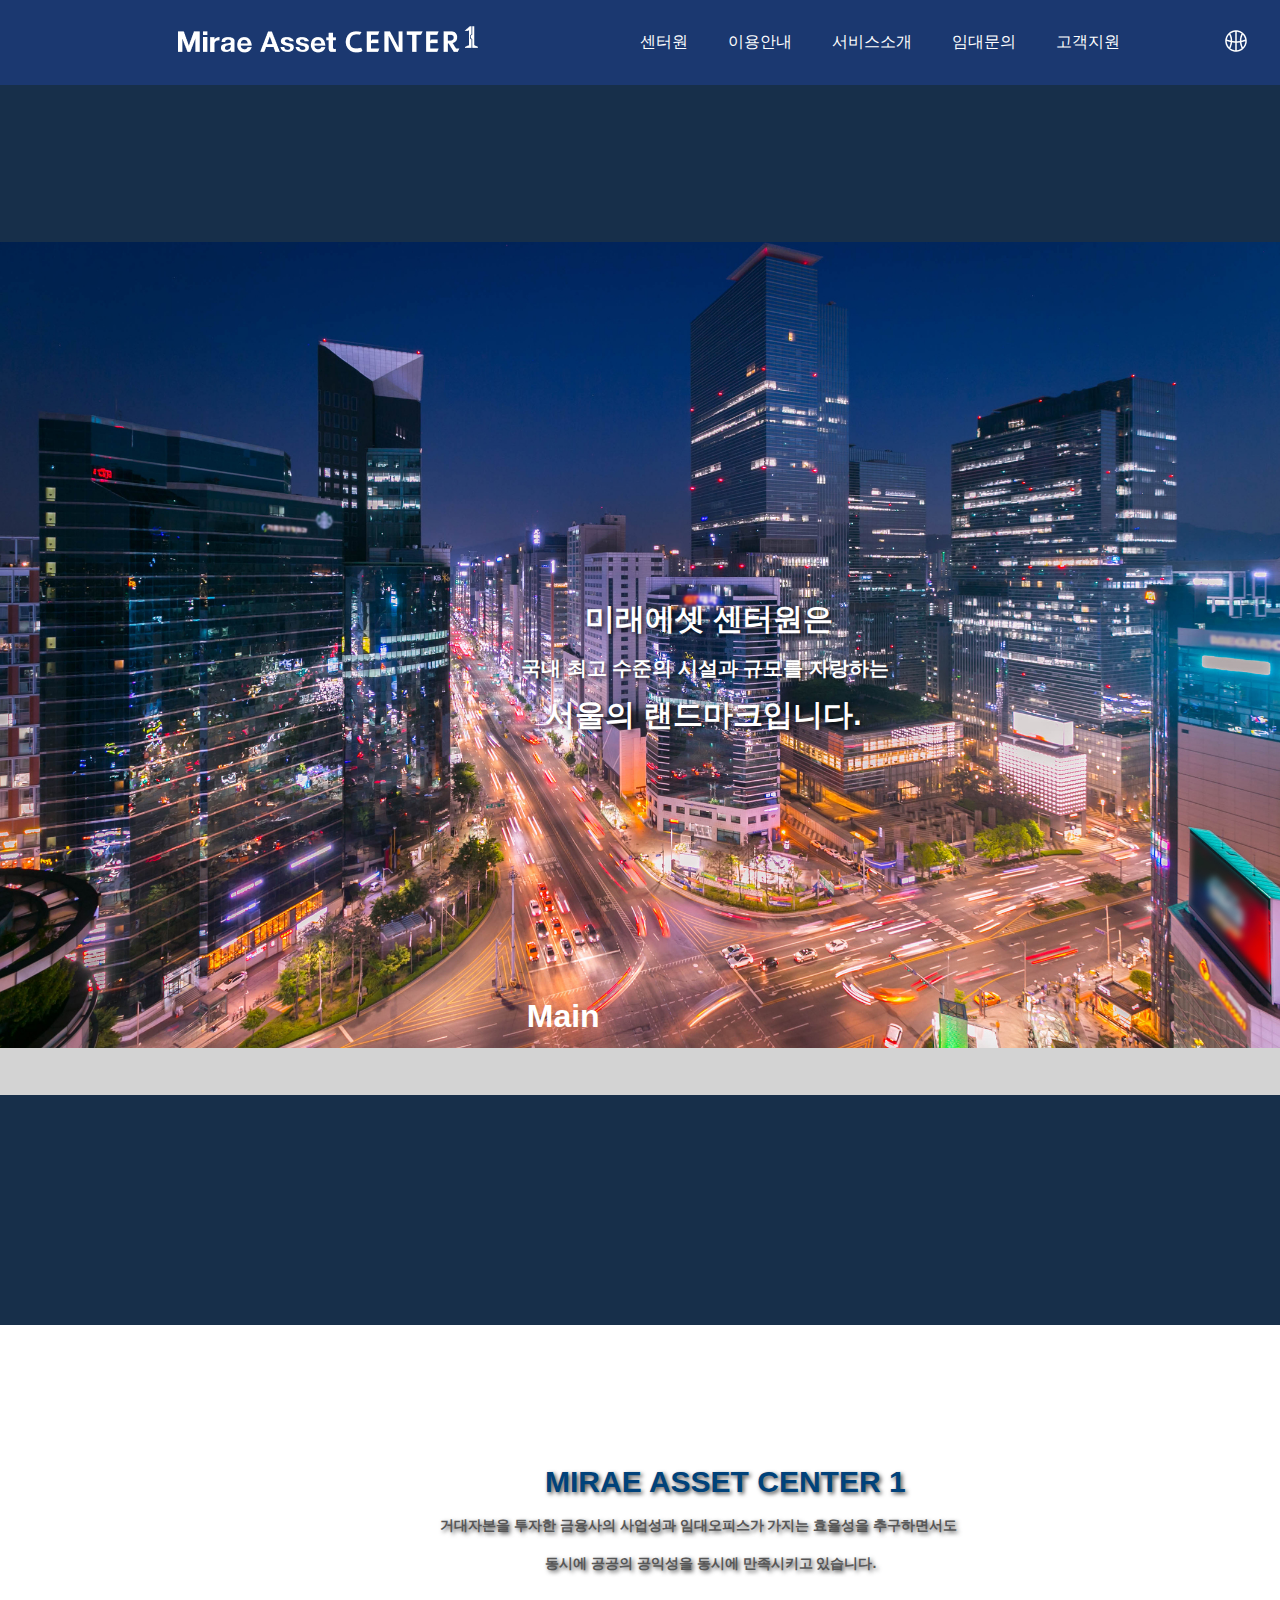
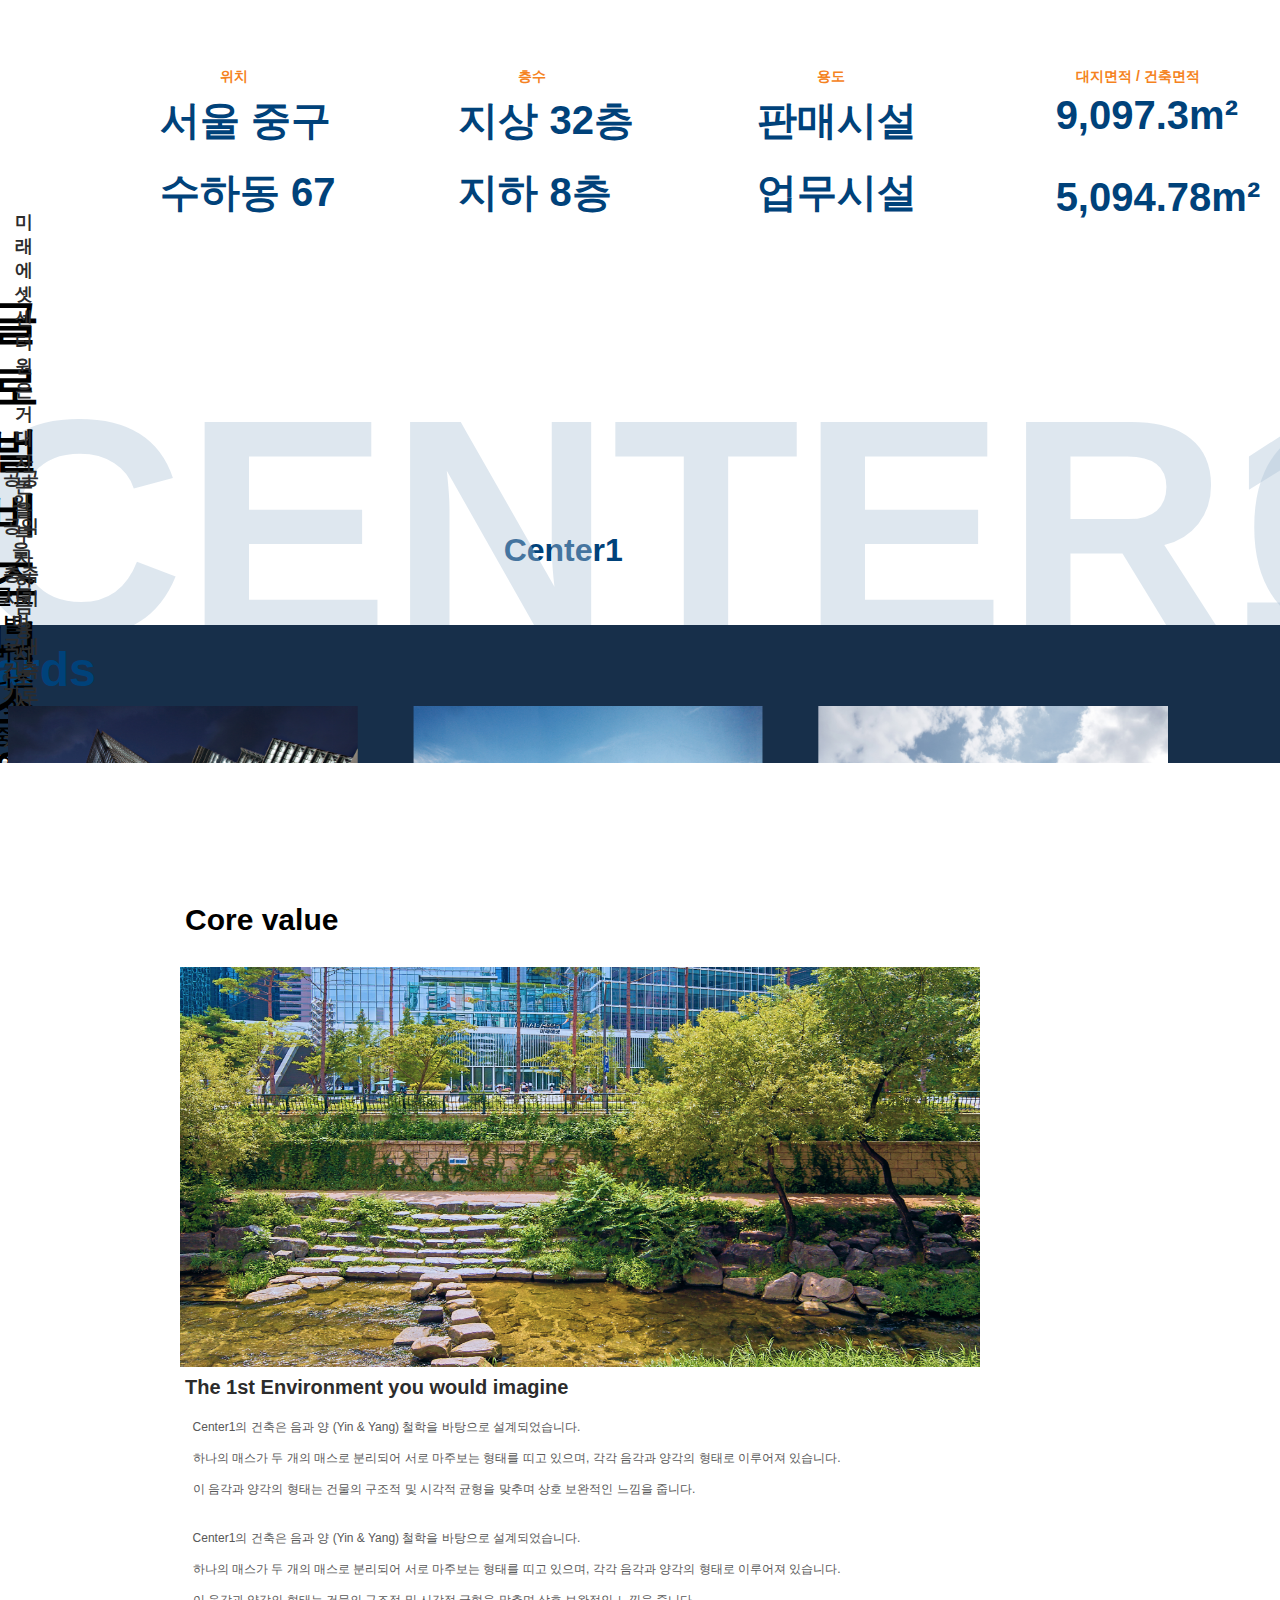
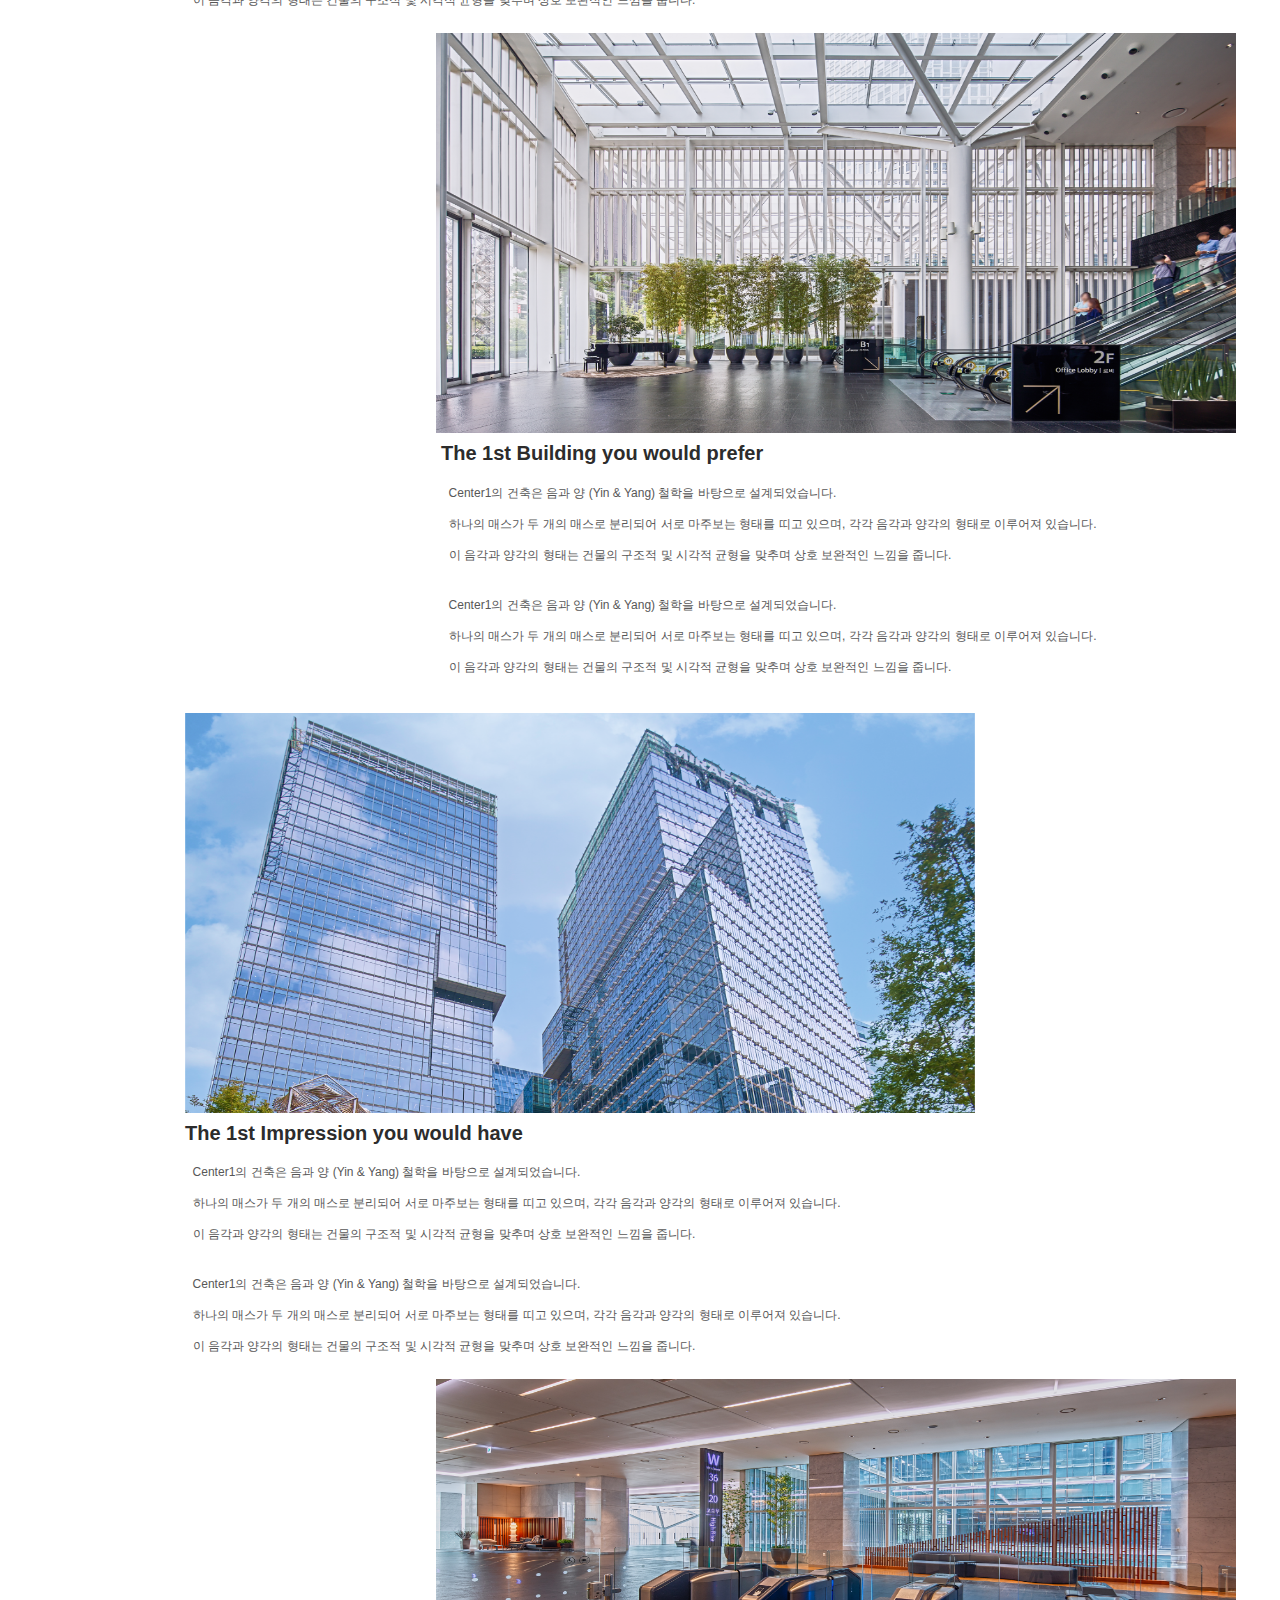
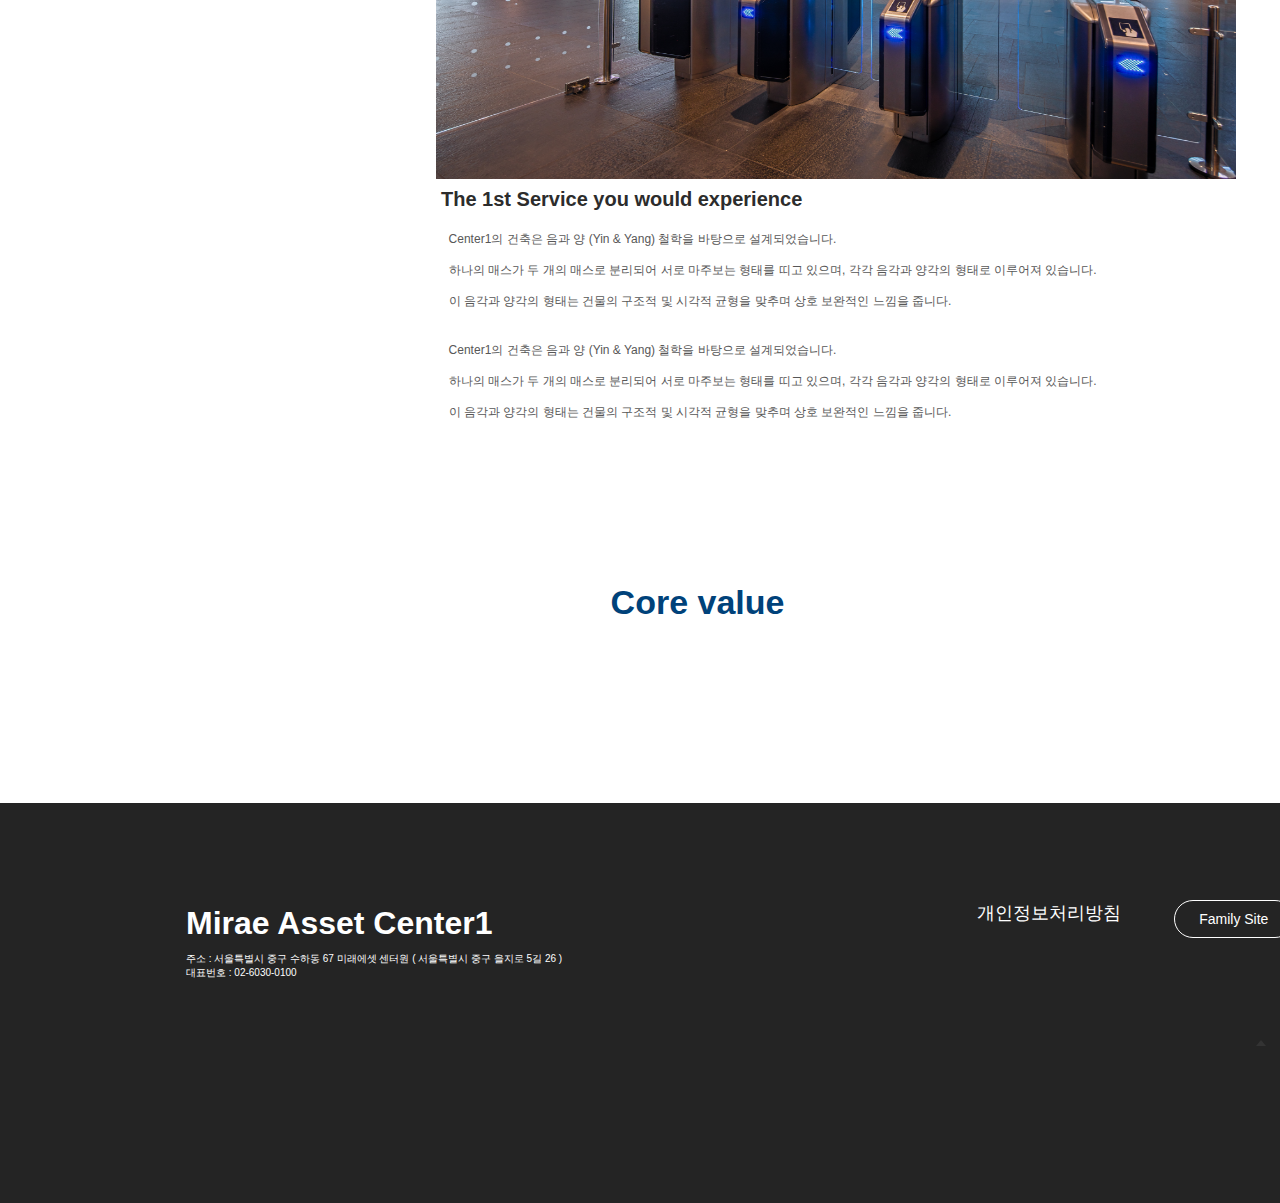
==== commit 72629221: "morning push 19th jan 2025" ====
--- a/index2.html
+++ b/index2.html
@@ -415,7 +415,7 @@
           </div>
 
           <div class="overlay-text_six">
-            <img src="assets/platinum.png" alt="image" />
+            <img class="platimage_one" src="assets/platinum.png" alt="image" />
             <h1 class="firstline_headtext">LEED 플래티넘 획득</h1>
             <p class="firstline_ptext">
               미래에셋센터원은 미국 그린빌딩위원회(USGBC)의 LEED(Leadership in
@@ -424,7 +424,12 @@
               친환경 건축 인증제도로, 플래티넘은 가장 높은 등급입니다.
             </p>
 
-            <p class="firstline_ptextnext"></p>
+            <p class="firstline_ptextnext">
+               미래에셋센터원은 미국 그린빌딩위원회(USGBC)의 LEED(Leadership in
+              Energy and Environmental Design) 인증 최고 등급인
+              플래티넘(Platinum)을 획득했습니다. LEED는 국제적으로 통용되는
+              친환경 건축 인증제도로, 플래티넘은 가장 높은 등급입니다.
+            </p>
           </div>
 
           <div class="overlay-text_seven">
@@ -551,7 +556,7 @@
             </div>
 
             <!-- 3RD LINE -->
-            <div class="slider_dimensions_inner">
+            <div class="slider_dimensions_inner_three">
               <div class="text-overlay_slidertext_btwo_dpics">
                 <img
                   class="stoneonepics"
@@ -559,12 +564,12 @@
                   alt="image"
                 />
               </div>
-              <div class="text-overlay_slidertext_ctwo_dnext">
+              <div class="text-overlay_slidertext_ctwo_dnexti">
                 <h1 class="first_textforc_two_dnext">
                   The 1st Impression you would have
                 </h1>
               </div>
-              <div class="text-overlay_slidertext_ctwo_dnextb">
+              <div class="text-overlay_slidertext_ctwo_dnextbii">
                 <p class="first_textforc_two_dnextbee">
                   Center1의 건축은 음과 양 (Yin & Yang) 철학을 바탕으로
                   설계되었습니다.
@@ -592,7 +597,7 @@
               </div>
             </div>
             <!-- 4TH LINE -->
-            <div class="slider_dimensions_inner_two">
+            <div class="slider_dimensions_inner_twob">
               <div class="text-overlay_slidertext_btwo_dpics">
                 <img
                   class="stoneonepics"
@@ -600,12 +605,12 @@
                   alt="image"
                 />
               </div>
-              <div class="text-overlay_slidertext_ctwo_dnext">
+              <div class="text-overlay_slidertext_ctwo_dnextlast">
                 <h1 class="first_textforc_two_dnext">
                   The 1st Service you would experience
                 </h1>
               </div>
-              <div class="text-overlay_slidertext_ctwo_dnextb">
+              <div class="text-overlay_slidertext_ctwo_dnextblast">
                 <p class="first_textforc_two_dnextbee">
                   Center1의 건축은 음과 양 (Yin & Yang) 철학을 바탕으로
                   설계되었습니다.
@@ -726,7 +731,7 @@
             </div>
 
             <!-- 3RD LINE -->
-            <div class="slider_dimensions_inner">
+            <div class="slider_dimensions_inner_three">
               <div class="text-overlay_slidertext_btwo_dpics">
                 <img
                   class="stoneonepics"
@@ -734,12 +739,12 @@
                   alt="image"
                 />
               </div>
-              <div class="text-overlay_slidertext_ctwo_dnext">
+              <div class="text-overlay_slidertext_ctwo_dnexti">
                 <h1 class="first_textforc_two_dnext">
                   The 1st Impression you would have
                 </h1>
               </div>
-              <div class="text-overlay_slidertext_ctwo_dnextb">
+              <div class="text-overlay_slidertext_ctwo_dnextbii">
                 <p class="first_textforc_two_dnextbee">
                   Center1의 건축은 음과 양 (Yin & Yang) 철학을 바탕으로
                   설계되었습니다.
@@ -767,7 +772,7 @@
               </div>
             </div>
             <!-- 4TH LINE -->
-            <div class="slider_dimensions_inner_two">
+            <div class="slider_dimensions_inner_twob">
               <div class="text-overlay_slidertext_btwo_dpics">
                 <img
                   class="stoneonepics"
@@ -775,12 +780,12 @@
                   alt="image"
                 />
               </div>
-              <div class="text-overlay_slidertext_ctwo_dnext">
+              <div class="text-overlay_slidertext_ctwo_dnextlast">
                 <h1 class="first_textforc_two_dnext">
                   The 1st Service you would experience
                 </h1>
               </div>
-              <div class="text-overlay_slidertext_ctwo_dnextb">
+              <div class="text-overlay_slidertext_ctwo_dnextblast">
                 <p class="first_textforc_two_dnextbee">
                   Center1의 건축은 음과 양 (Yin & Yang) 철학을 바탕으로
                   설계되었습니다.
@@ -900,7 +905,7 @@
             </div>
 
             <!-- 3RD LINE -->
-            <div class="slider_dimensions_inner">
+            <div class="slider_dimensions_inner_three">
               <div class="text-overlay_slidertext_btwo_dpics">
                 <img
                   class="stoneonepics"
@@ -908,12 +913,12 @@
                   alt="image"
                 />
               </div>
-              <div class="text-overlay_slidertext_ctwo_dnext">
+              <div class="text-overlay_slidertext_ctwo_dnexti">
                 <h1 class="first_textforc_two_dnext">
                   The 1st Impression you would have
                 </h1>
               </div>
-              <div class="text-overlay_slidertext_ctwo_dnextb">
+              <div class="text-overlay_slidertext_ctwo_dnextbii">
                 <p class="first_textforc_two_dnextbee">
                   Center1의 건축은 음과 양 (Yin & Yang) 철학을 바탕으로
                   설계되었습니다.
@@ -941,7 +946,7 @@
               </div>
             </div>
             <!-- 4TH LINE -->
-            <div class="slider_dimensions_inner_two">
+            <div class="slider_dimensions_inner_twob">
               <div class="text-overlay_slidertext_btwo_dpics">
                 <img
                   class="stoneonepics"
@@ -949,12 +954,12 @@
                   alt="image"
                 />
               </div>
-              <div class="text-overlay_slidertext_ctwo_dnext">
+              <div class="text-overlay_slidertext_ctwo_dnextlast">
                 <h1 class="first_textforc_two_dnext">
                   The 1st Service you would experience
                 </h1>
               </div>
-              <div class="text-overlay_slidertext_ctwo_dnextb">
+              <div class="text-overlay_slidertext_ctwo_dnextblast">
                 <p class="first_textforc_two_dnextbee">
                   Center1의 건축은 음과 양 (Yin & Yang) 철학을 바탕으로
                   설계되었습니다.
@@ -1074,7 +1079,7 @@
             </div>
 
             <!-- 3RD LINE -->
-            <div class="slider_dimensions_inner">
+            <div class="slider_dimensions_inner_three">
               <div class="text-overlay_slidertext_btwo_dpics">
                 <img
                   class="stoneonepics"
@@ -1082,12 +1087,12 @@
                   alt="image"
                 />
               </div>
-              <div class="text-overlay_slidertext_ctwo_dnext">
+              <div class="text-overlay_slidertext_ctwo_dnexti">
                 <h1 class="first_textforc_two_dnext">
                   The 1st Impression you would have
                 </h1>
               </div>
-              <div class="text-overlay_slidertext_ctwo_dnextb">
+              <div class="text-overlay_slidertext_ctwo_dnextbii">
                 <p class="first_textforc_two_dnextbee">
                   Center1의 건축은 음과 양 (Yin & Yang) 철학을 바탕으로
                   설계되었습니다.
@@ -1115,7 +1120,7 @@
               </div>
             </div>
             <!-- 4TH LINE -->
-            <div class="slider_dimensions_inner_two">
+            <div class="slider_dimensions_inner_twob">
               <div class="text-overlay_slidertext_btwo_dpics">
                 <img
                   class="stoneonepics"
@@ -1123,12 +1128,12 @@
                   alt="image"
                 />
               </div>
-              <div class="text-overlay_slidertext_ctwo_dnext">
+              <div class="text-overlay_slidertext_ctwo_dnextlast">
                 <h1 class="first_textforc_two_dnext">
                   The 1st Service you would experience
                 </h1>
               </div>
-              <div class="text-overlay_slidertext_ctwo_dnextb">
+              <div class="text-overlay_slidertext_ctwo_dnextblast">
                 <p class="first_textforc_two_dnextbee">
                   Center1의 건축은 음과 양 (Yin & Yang) 철학을 바탕으로
                   설계되었습니다.
@@ -1208,6 +1213,7 @@
                       <li><a href="#">Option 2</a></li>
                       <li><a href="#">Option 3</a></li>
                     </ul>
+                    <button class="view-more-buttonc">미래에셋</button>
                   </div>
                 </div>
               </div>
@@ -1240,6 +1246,11 @@
             <button class="view-more-buttonc">미래에셋</button>
           </div> -->
         </div>
+
+        <p class="mrassestsepthree" style="color: white;">
+          COPYRIGHT(C) 2011 MIRAE ASSET COPORATION. CO., Ltd. ALL RIGHT
+          RESERVED.
+        </p>
       </div>
     </section>
     <!-- FIFTHDIV ENDS HERE -->
--- a/assets/css/stylestwo.css
+++ b/assets/css/stylestwo.css
@@ -549,9 +549,7 @@
   background-position: center;
 }
 .slider:hover {
-  
-}
-
+}
 
 .nav-container {
   position: absolute;
@@ -788,7 +786,7 @@
 .item {
   width: 350px;
   height: 287px;
-  background: green;
+  background: transparent;
 }
 
 #dots {
@@ -855,7 +853,7 @@
   left: 12%;
 }
 
-.stoneonepics{
+.stoneonepics {
   width: 800px;
   height: 400px;
 }
@@ -873,15 +871,53 @@
   flex-direction: row;
 }
 
+.text-overlay_slidertext_ctwo_dnextlast {
+  position: absolute;
+  top: 87%;
+  left: 15%;
+  transform: translate(-50%, -50%);
+  color: white;
+  font-weight: 900;
+  text-shadow: 2px 2px 4px rgba(0, 0, 0, 0.7);
+  width: 800px;
+  display: flex;
+  flex-direction: row;
+}
+
+.text-overlay_slidertext_ctwo_dnexti {
+  position: absolute;
+  top: 87%;
+  left: 15%;
+  transform: translate(-50%, -50%);
+  color: white;
+  font-weight: 900;
+  text-shadow: 2px 2px 4px rgba(0, 0, 0, 0.7);
+  width: 800px;
+  display: flex;
+  flex-direction: row;
+}
+
 .first_textforc_two_dnext {
   margin-left: 45%;
   font-size: 20px;
   margin-top: 10%;
-  color: #2C2C2C;
+  color: #2c2c2c;
   text-shadow: none;
 }
 
-.text-overlay_slidertext_ctwo_dnextb{
+.text-overlay_slidertext_ctwo_dnextb {
+  position: absolute;
+  top: 87%;
+  left: 15%;
+}
+
+.text-overlay_slidertext_ctwo_dnextblast {
+  position: absolute;
+  top: 87%;
+  left: 15%;
+}
+
+.text-overlay_slidertext_ctwo_dnextbii {
   position: absolute;
   top: 87%;
   left: 15%;
@@ -901,15 +937,39 @@
   text-shadow: none;
 }
 
-.core_value_only{
+.core_value_only {
   margin-left: 20%;
   font-size: 34px;
   margin-top: 25%;
-  color: #00427A;
+  color: #00427a;
   text-shadow: none;
 }
 
 .slider_dimensions_inner_two {
+  display: flex;
+  flex-direction: row;
+  justify-content: space-between;
+  height: 500px;
+  width: 1500px;
+  z-index: 9999;
+  position: relative;
+  padding-top: 14%;
+  margin-top: -1%;
+  margin-left: 20%;
+}
+
+.slider_dimensions_inner_three {
+  display: flex;
+  flex-direction: row;
+  justify-content: space-between;
+  height: 500px;
+  width: 1500px;
+  z-index: 9999;
+  position: relative;
+  padding-top: 14%;
+}
+
+.slider_dimensions_inner_twob {
   display: flex;
   flex-direction: row;
   justify-content: space-between;
@@ -1113,6 +1173,22 @@
   margin-top: -1%;
   font-size: 10px;
 }
+.view-more-buttonc {
+  display: none;
+  background-color: transparent;
+  border: 1px solid #fff;
+  color: #fff;
+  padding: 10px 20px;
+  font-size: 14px;
+  cursor: pointer;
+  margin-top: 4%;
+  margin-left: 15%;
+  border-radius: 4px;
+  width: 120px;
+}
+.mrassestsepthree {
+  display: none;
+}
 
 /* FIFTHDIV ENDS HERE */
 
@@ -1461,10 +1537,136 @@
 
   /* SECOND DIV RESPONSIVENESS ENDS HERE*/
 
-  /* THIRDDINE RESPONSIVENESS STARTS HERE */
+  /* THIRDDIV RESPONSIVENESS STARTS HERE */
   .thirddiv_image {
-    height: 800px;
-    margin-top: 116px;
+    height: 2500px;
+    margin-top: 118px;
+  }
+
+  .overlay-text {
+    top: 8%;
+  }
+
+  .overlay-text_two {
+    position: absolute;
+    top: 10%;
+    left: 40%;
+    transform: translate(-50%, -50%);
+    color: black;
+    font-size: 20px;
+    font-weight: 900;
+    width: 350px;
+  }
+
+  .overlay-text_three {
+    top: 11%;
+    left: 35%;
+    font-size: 20px;
+  }
+
+  .overlay-text_four {
+    display: none;
+  }
+
+  .overlay-text_five {
+    top: 15%;
+    left: 35%;
+    font-size: 28px;
+    font-weight: normal;
+  }
+
+  .overlay-text_six {
+    display: block;
+    top: 33%;
+    left: 49%;
+    color: #2c2c2c;
+    font-size: 1.1rem;
+  }
+
+  .platimage_one{
+    width: 350px;
+  }
+
+  .overlay-text_seven {
+    top: 48%;
+    left: 10%;
+  }
+
+  #wrapper {
+    width: 350px;
+    margin-left: -6%;
+  }
+  #content {
+    grid-auto-flow: row;
+  }
+
+  .awards_line_white {
+    display: none;
+  }
+  #dots {
+    display: none;
+  }
+
+  .first_textforatwo_d {
+    margin-left: 27%;
+  }
+
+  .text-overlay_slidertext_btwo_dpics {
+    left: 5%;
+  }
+  .stoneonepics {
+    width: 350px;
+    height: 300px;
+  }
+
+  .text-overlay_slidertext_ctwo_dnext {
+    top: 86%;
+    left: 12%;
+    width: 500px;
+  }
+  .text-overlay_slidertext_ctwo_dnextb {
+    top: 89%;
+    left: 11%;
+  }
+
+  .slider_dimensions_inner_two {
+    margin-top: 25%;
+    margin-left: -2%;
+  }
+
+  .slider_dimensions_inner_three {
+    margin-top: 32%;
+    margin-left: -15%;
+  }
+
+  .text-overlay_slidertext_ctwo_dnexti {
+    top: 86%;
+    left: 7%;
+    width: 500px;
+  }
+  .text-overlay_slidertext_ctwo_dnextbii {
+    top: 89%;
+    left: 7%;
+  }
+
+  .first_textforc_two_dnextbee {
+    width: 350px;
+  }
+
+  .slider_dimensions_inner_twob {
+    margin-top: 29%;
+    margin-left: -14%;
+  }
+
+  .text-overlay_slidertext_ctwo_dnextlast {
+    top: 83%;
+    left: 7%;
+  }
+
+  .text-overlay_slidertext_ctwo_dnextblast {
+    top: 90%;
+    left: 6%;
+    width: 300px;
   }
   /* THIRDDIV RESPONSIVENESS ENDS HERE */
 
@@ -1630,9 +1832,14 @@
     width: 350px;
   }
   .mrassestsepthree {
+    display: block;
     font-size: 12px;
     width: 350px;
   }
+
+  .view-more-buttonc {
+    display: block;
+  }
   /* LASTDIV RESPONSIVENESS ENDS HERE */
 }
 /* RESPONSIVENESS ENDS HERE */
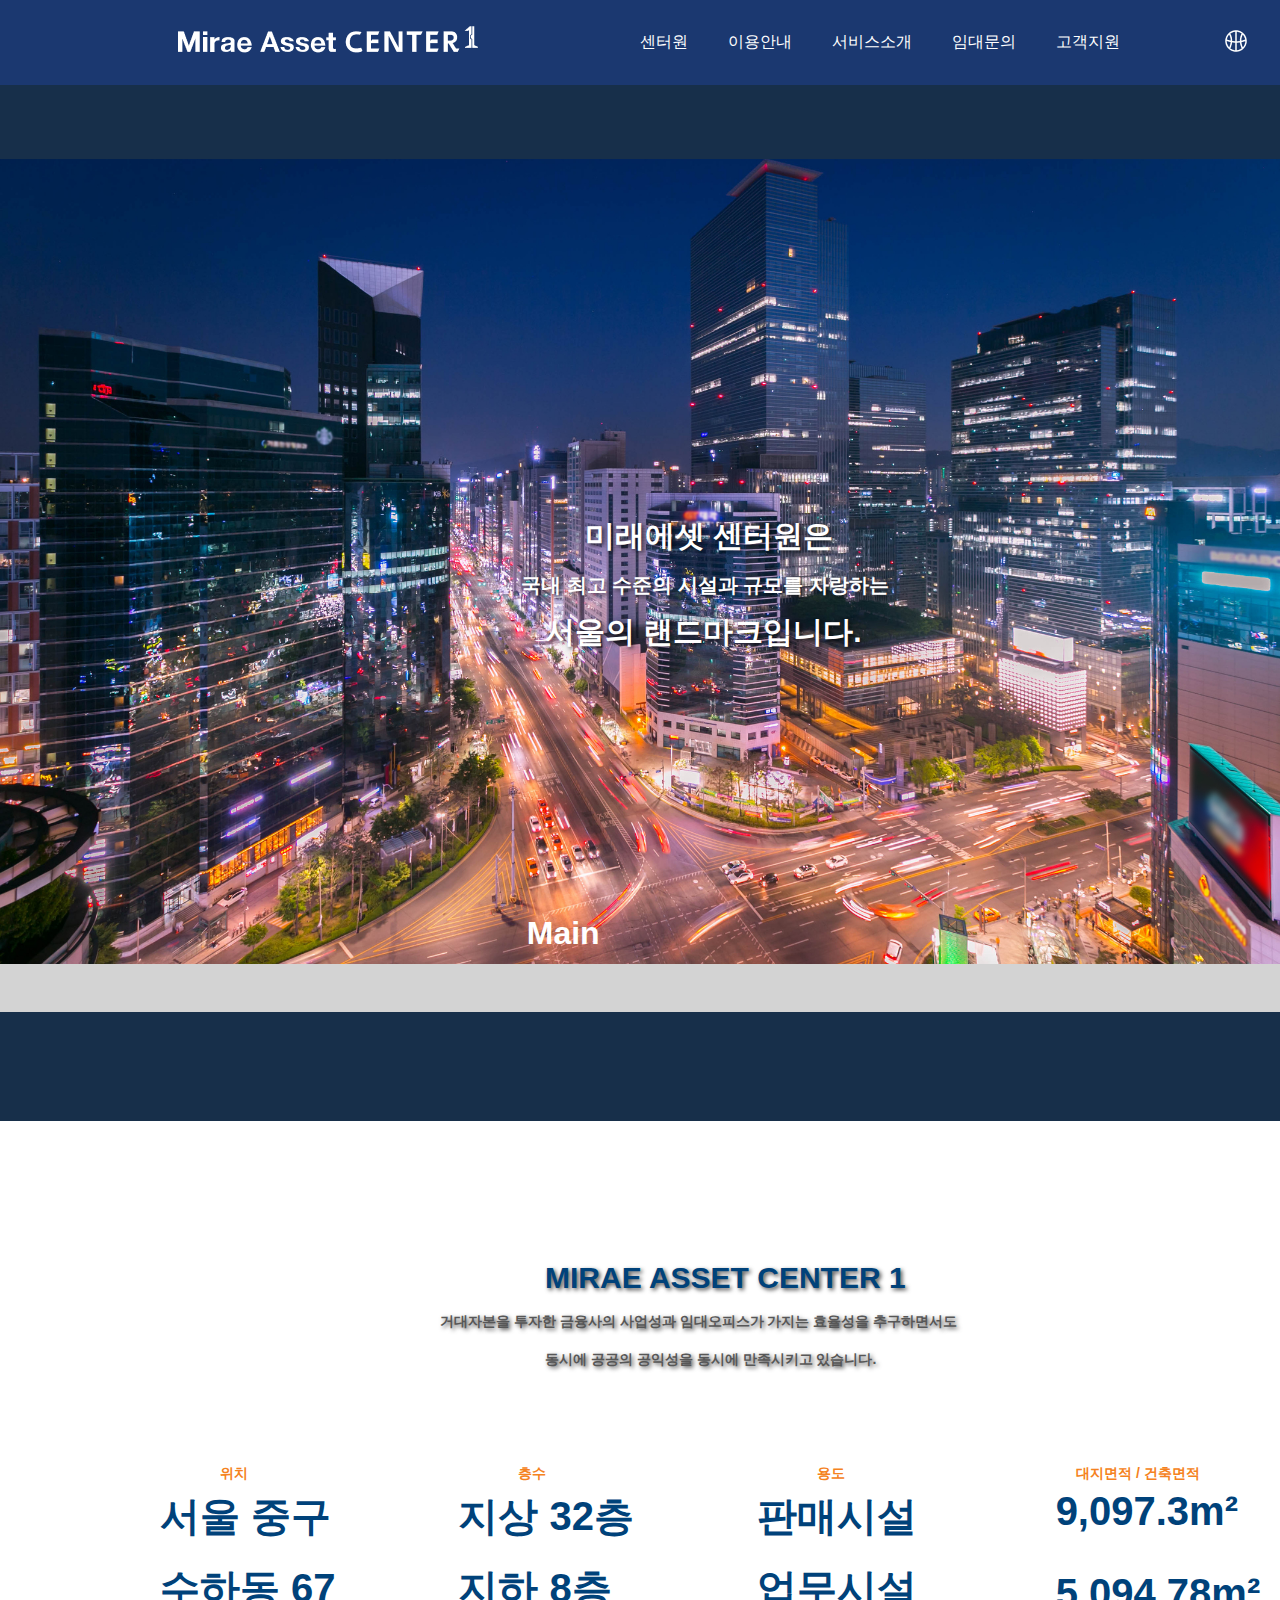
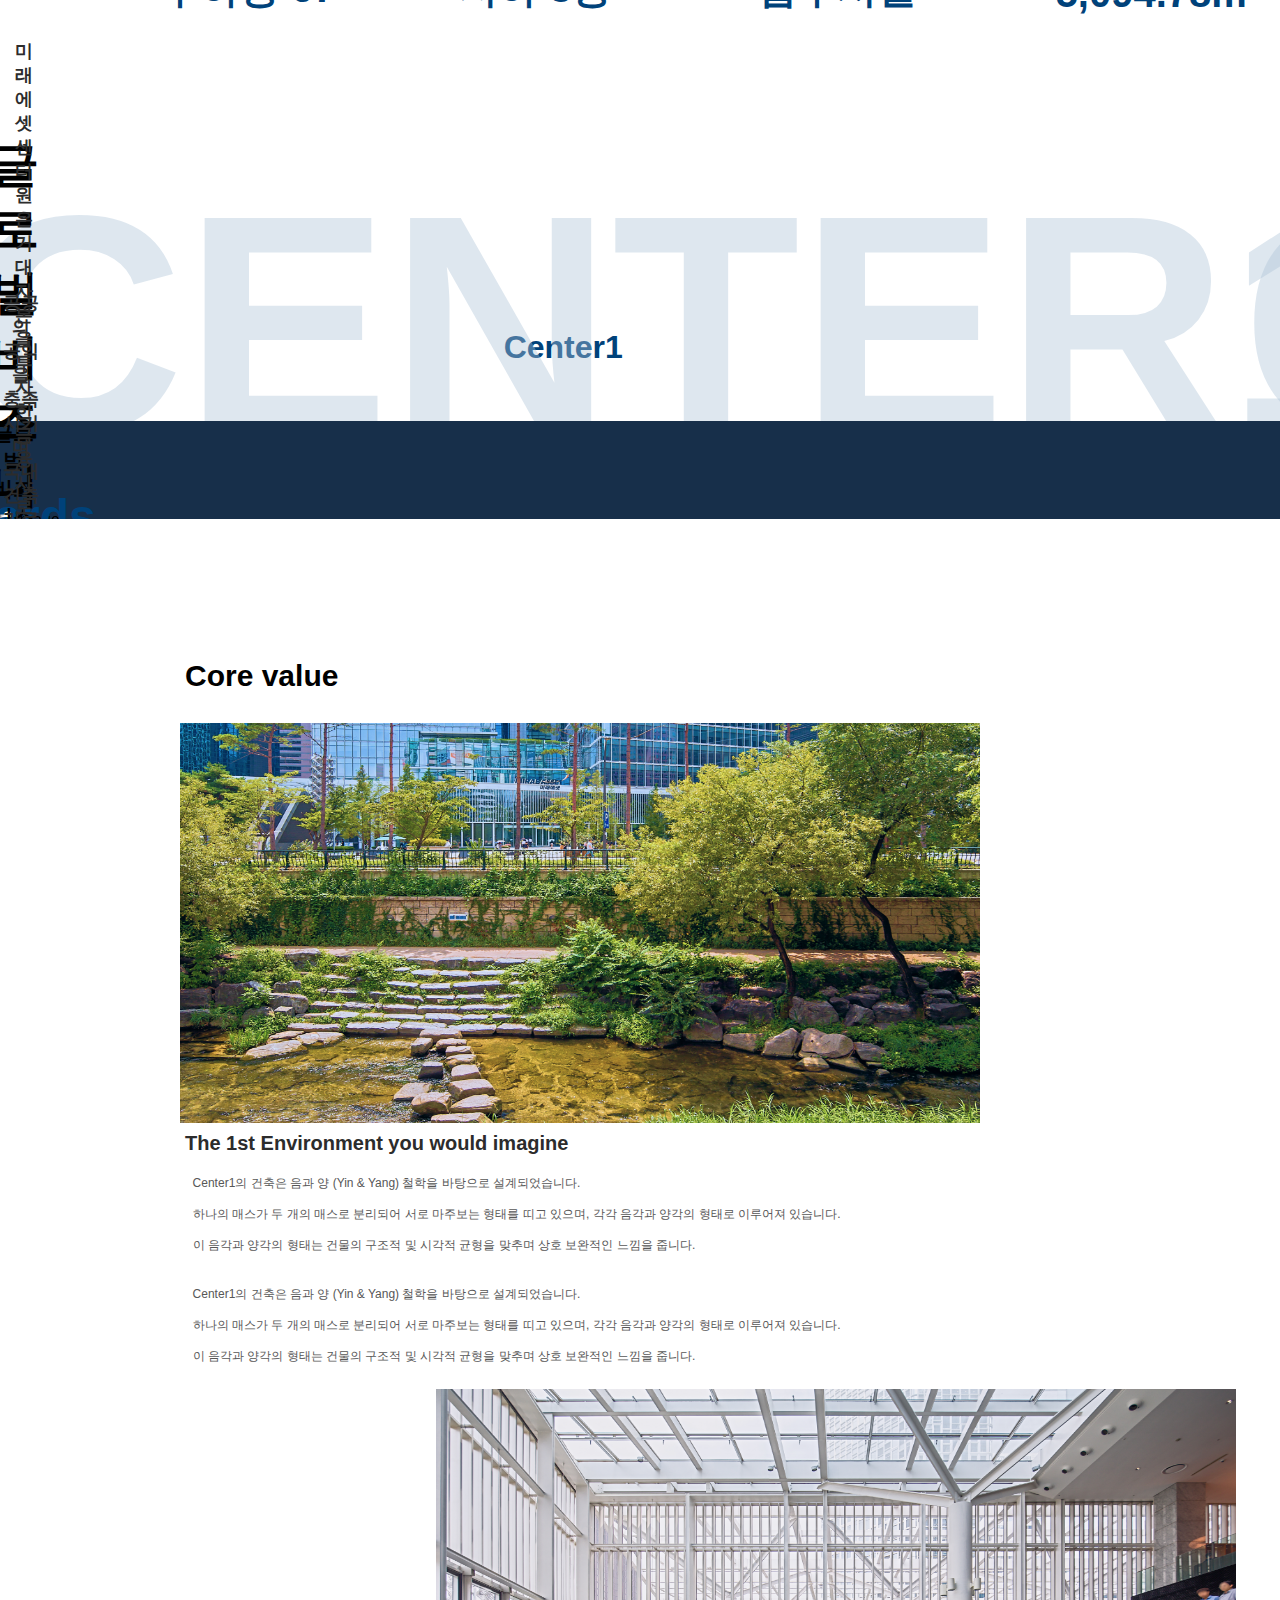
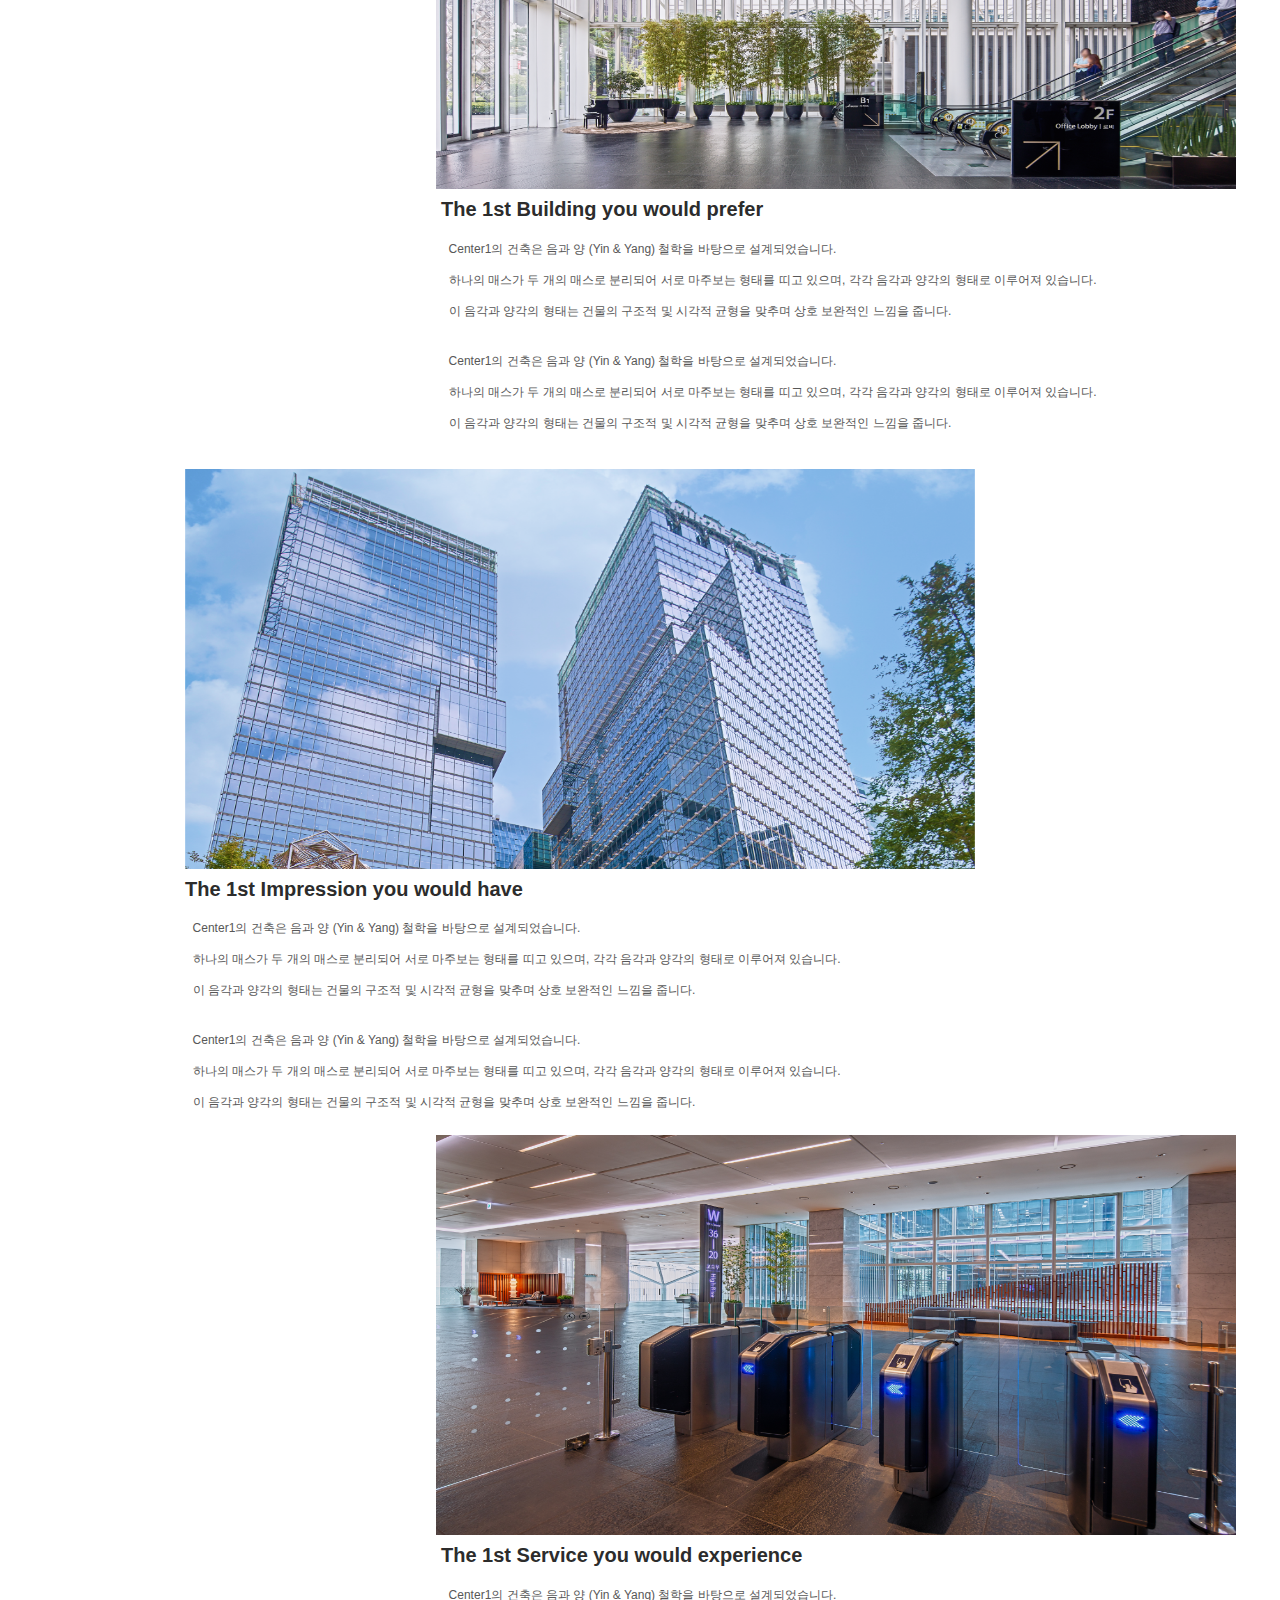
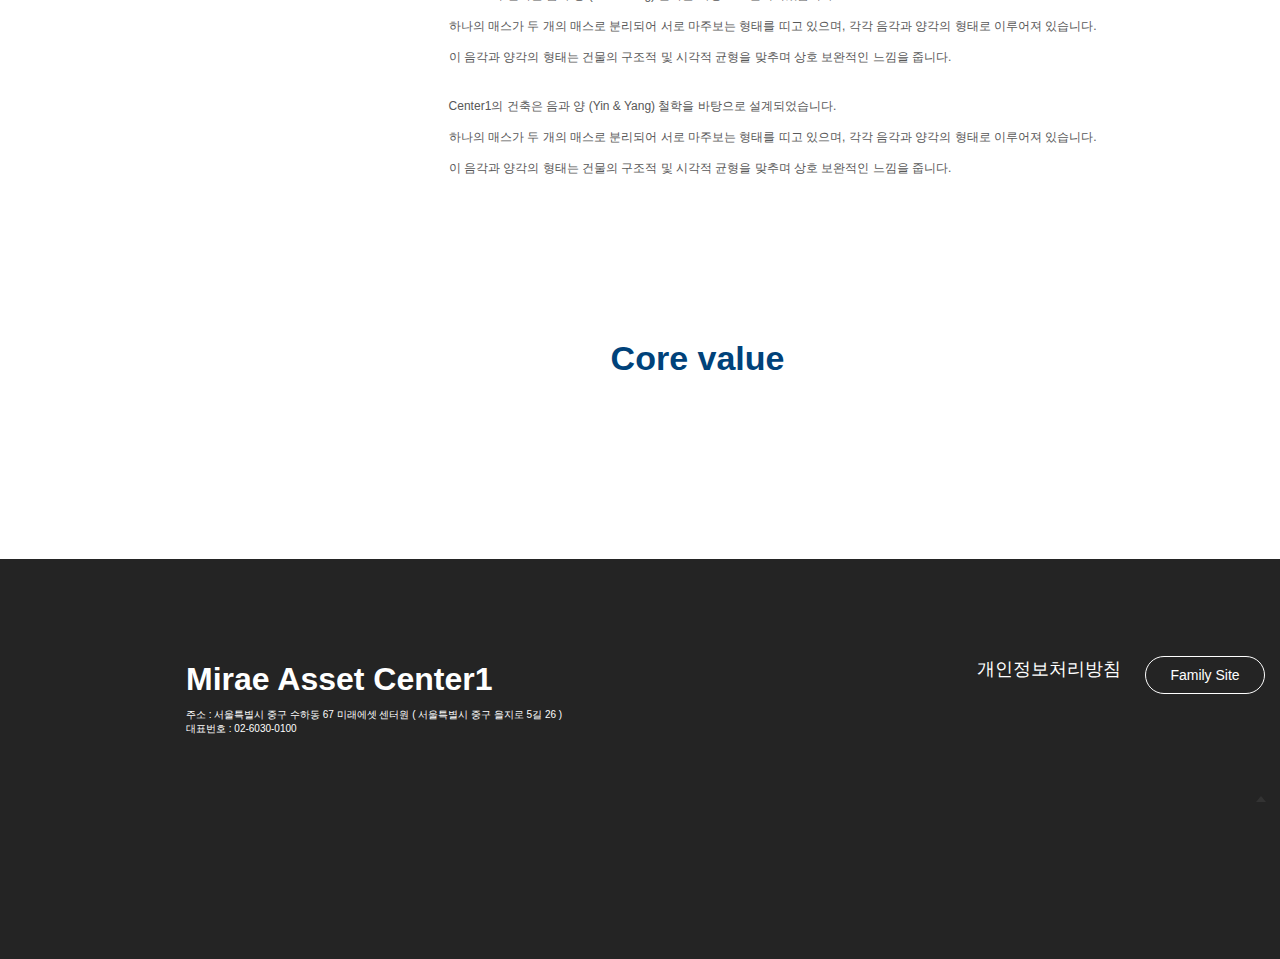
==== commit 89c89a76: "latest push on the completed project" ====
--- a/index2.html
+++ b/index2.html
@@ -415,7 +415,7 @@
           </div>
 
           <div class="overlay-text_six">
-            <img class="platimage_one" src="assets/platinum.png" alt="image" />
+            <img class="platimage" src="assets/platinum.png" alt="image" />
             <h1 class="firstline_headtext">LEED 플래티넘 획득</h1>
             <p class="firstline_ptext">
               미래에셋센터원은 미국 그린빌딩위원회(USGBC)의 LEED(Leadership in
--- a/assets/css/stylestwo.css
+++ b/assets/css/stylestwo.css
@@ -14,8 +14,6 @@
   box-sizing: border-box;
 }
 
-/* Reset default browser styles */
-
 /* Header styling starts here */
 
 /* Style the navbar */
@@ -227,7 +225,7 @@
   background-color: rgba(255, 255, 255, 0.7);
 }
 
-button[data-index-change] {
+button{
   font-size: 40px;
   color: white;
   background-color: transparent;
@@ -458,7 +456,6 @@
   color: white;
   font-size: 2rem;
   font-weight: bold;
-  /* text-shadow: 2px 2px 4px rgba(0, 0, 0, 0.7); */
   width: 800px;
   display: flex;
   flex-direction: row;
@@ -534,6 +531,7 @@
   position: relative;
   overflow: hidden;
   /* background-color: lightgray; */
+  /* margin-top: 15% !important; */
 }
 
 .slider {
@@ -657,50 +655,50 @@
 
 .image-container {
   position: relative;
-  display: inline-block; /* Optional: Adjust depending on your layout */
+  display: inline-block; 
 }
 
 .overlay-text {
   position: absolute;
-  top: 30%; /* Adjust vertical alignment */
-  left: 16%; /* Adjust horizontal alignment */
-  transform: translate(-50%, -50%); /* Center the text */
-  color: #00427a; /* Text color */
-  font-size: 1.5rem; /* Adjust font size */
-  font-weight: bold; /* Make the text bold */
+  top: 30%; 
+  left: 16%; 
+  transform: translate(-50%, -50%); 
+  color: #00427a; 
+  font-size: 1.5rem; 
+  font-weight: bold; 
   text-align: center;
 }
 
 .overlay-text_two {
   position: absolute;
-  top: 33%; /* Adjust vertical alignment */
-  left: 25%; /* Adjust horizontal alignment */
-  transform: translate(-50%, -50%); /* Center the text */
-  color: black; /* Text color */
-  font-size: 1.5rem; /* Adjust font size */
-  font-weight: bold; /* Make the text bold */
+  top: 33%; 
+  left: 25%; 
+  transform: translate(-50%, -50%); 
+  color: black; 
+  font-size: 1.5rem; 
+  font-weight: bold; 
   text-align: center;
 }
 
 .overlay-text_three {
   position: absolute;
-  top: 37%; /* Adjust vertical alignment */
-  left: 22%; /* Adjust horizontal alignment */
-  transform: translate(-50%, -50%); /* Center the text */
-  color: black; /* Text color */
-  font-size: 1.3rem; /* Adjust font size */
-  font-weight: bold; /* Make the text bold */
+  top: 37%; 
+  left: 22%; 
+  transform: translate(-50%, -50%); 
+  color: black; 
+  font-size: 1.3rem; 
+  font-weight: bold; 
   text-align: center;
 }
 
 .overlay-text_four {
   position: absolute;
-  top: 44%; /* Adjust vertical alignment */
-  left: 40%; /* Adjust horizontal alignment */
-  transform: translate(-50%, -50%); /* Center the text */
-  color: #2c2c2c; /* Text color */
-  font-size: 1.1rem; /* Adjust font size */
-  font-weight: bold; /* Make the text bold */
+  top: 44%; 
+  left: 40%; 
+  transform: translate(-50%, -50%); 
+  color: #2c2c2c; 
+  font-size: 1.1rem; 
+  font-weight: bold; 
   text-align: center;
 }
 .overlay-text_five {
@@ -991,58 +989,6 @@
   left: 10%;
   /* border: 5px solid red; */
 }
-/* .forthdiv {
-  height: 800px;
-  position: relative;
-  display: flex;
-  flex-direction: column;
-  background-color: white;
-  margin-top: -2%;
-  width: 1550px;
-}
-
-
-.slideshow-container {
-  position: relative;
-  width: 100%;
-  max-width: 600px;
-  margin: auto;
-  background-color: white;
-  border: 1px solid #ddd;
-  border-radius: 10px;
-}
-
-.mySlides1 {
-  padding: 40px;
-  text-align: center;
-  height: 300px; 
-  background-color: white;
-  border: 5px solid red;
-}
-
-#dots_can {
-  display: flex;
-  justify-content: center;
-  margin-top: 16px;
-}
-
-.dot {
-  width: 20px;
-  height: 10px;
-  background: white;
-  border-radius: 10%;
-  margin: 0 5px;
-  cursor: pointer;
-  opacity: 0.5;
-  transition: opacity 0.3s;
-}
-
-.dot_b.active {
-  opacity: 1;
-}
-.active {
-  background-color: gray;
-} */
 
 /* FORTHDIV ENDS HERE */
 
@@ -1195,8 +1141,37 @@
 /* RESPONSIVNESS STARTS HERE */
 
 @media (max-width: 1366px) {
+  .slider-container {
+    /* margin-top: -6%; */
+  }
+  .secondmain {
+    /* margin-top: 148px; */
+  }
+
+  .thirddiv_image {
+    /* margin-top: 56px; */
+  }
 }
 @media (max-width: 1280px) {
+  .slider-container {
+    margin-top: -14%;
+  }
+
+  .secondmain {
+    margin-top: 86px;
+  }
+
+  .thirddiv_image {
+    margin-top: -17px;
+  }
+
+  .overlay-text_seven {
+    left: 5%;
+  }
+
+  .view-more-buttonb {
+    margin-left: -10%;
+  }
 }
 @media (max-width: 800px) {
   /* NAVBAR RESPONSIVENESS STARTS HERE */
@@ -1583,7 +1558,7 @@
     font-size: 1.1rem;
   }
 
-  .platimage_one{
+  .platimage_one {
     width: 350px;
   }
 
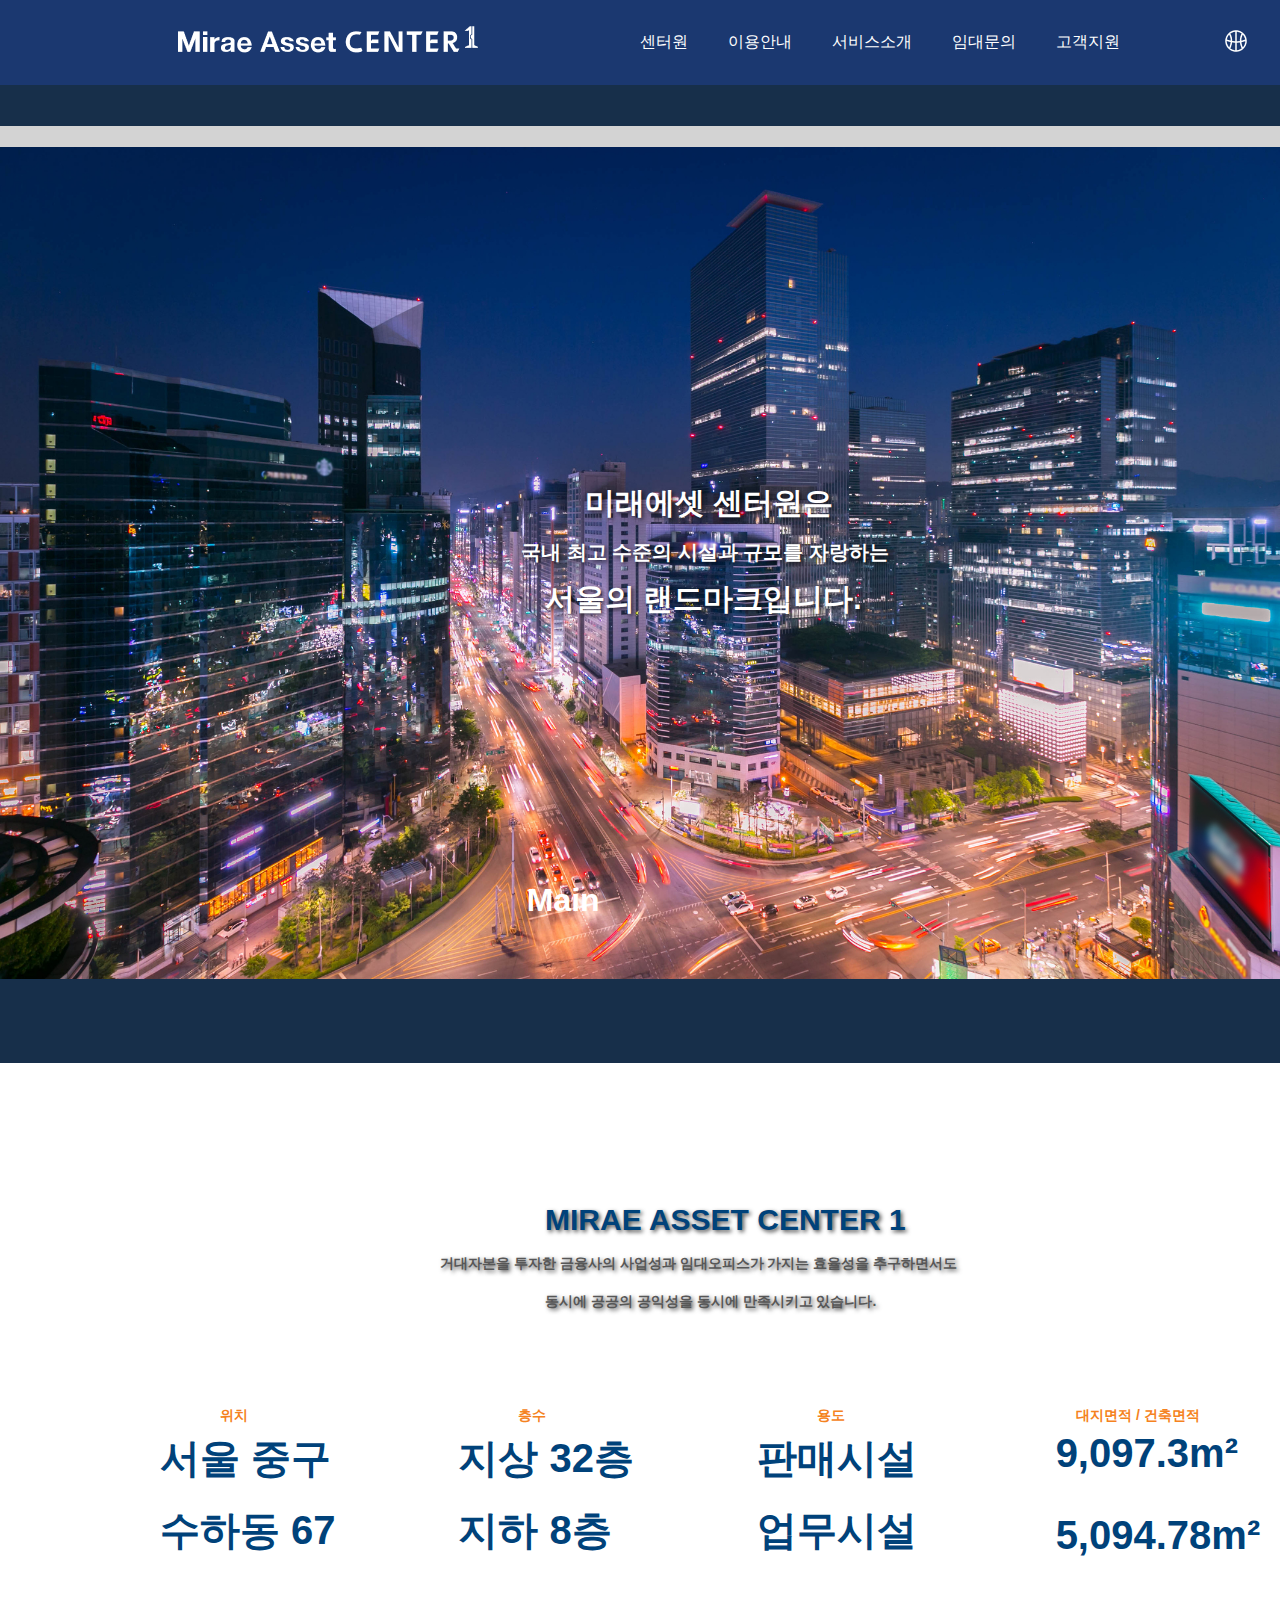
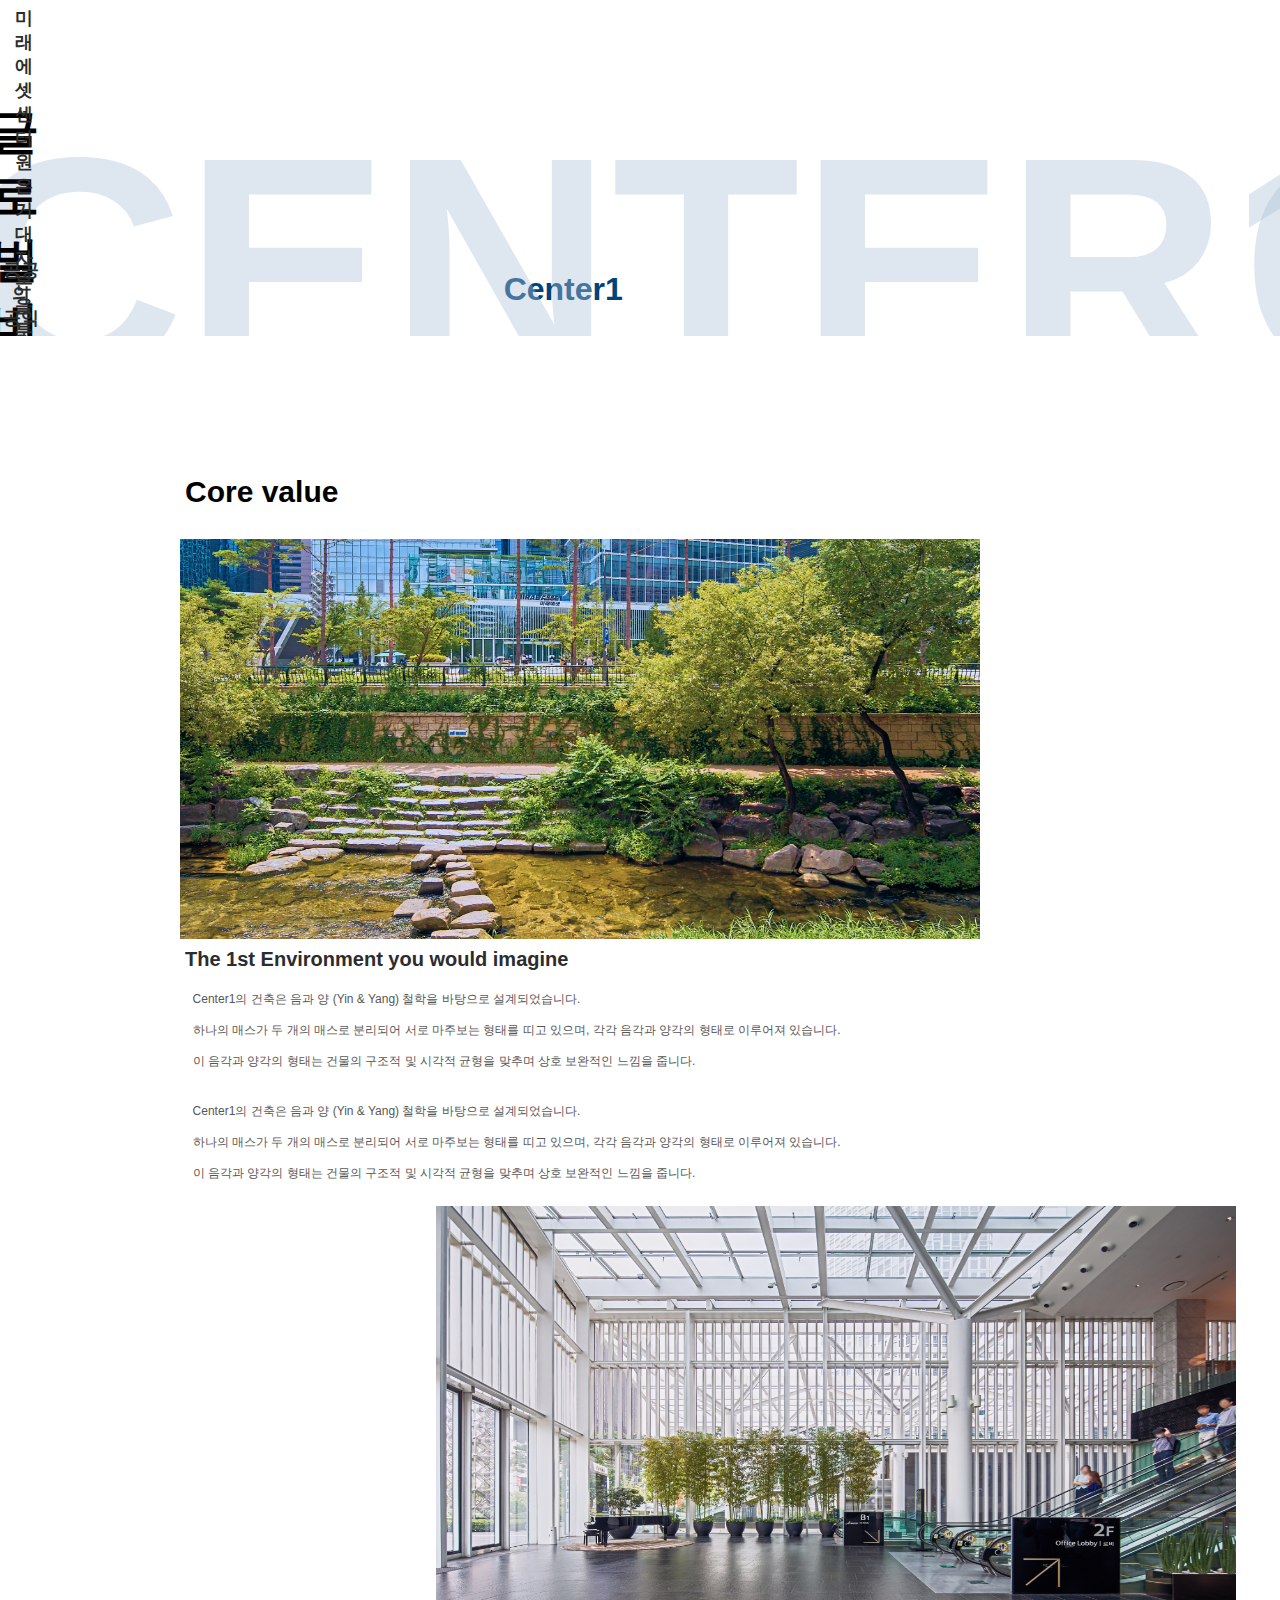
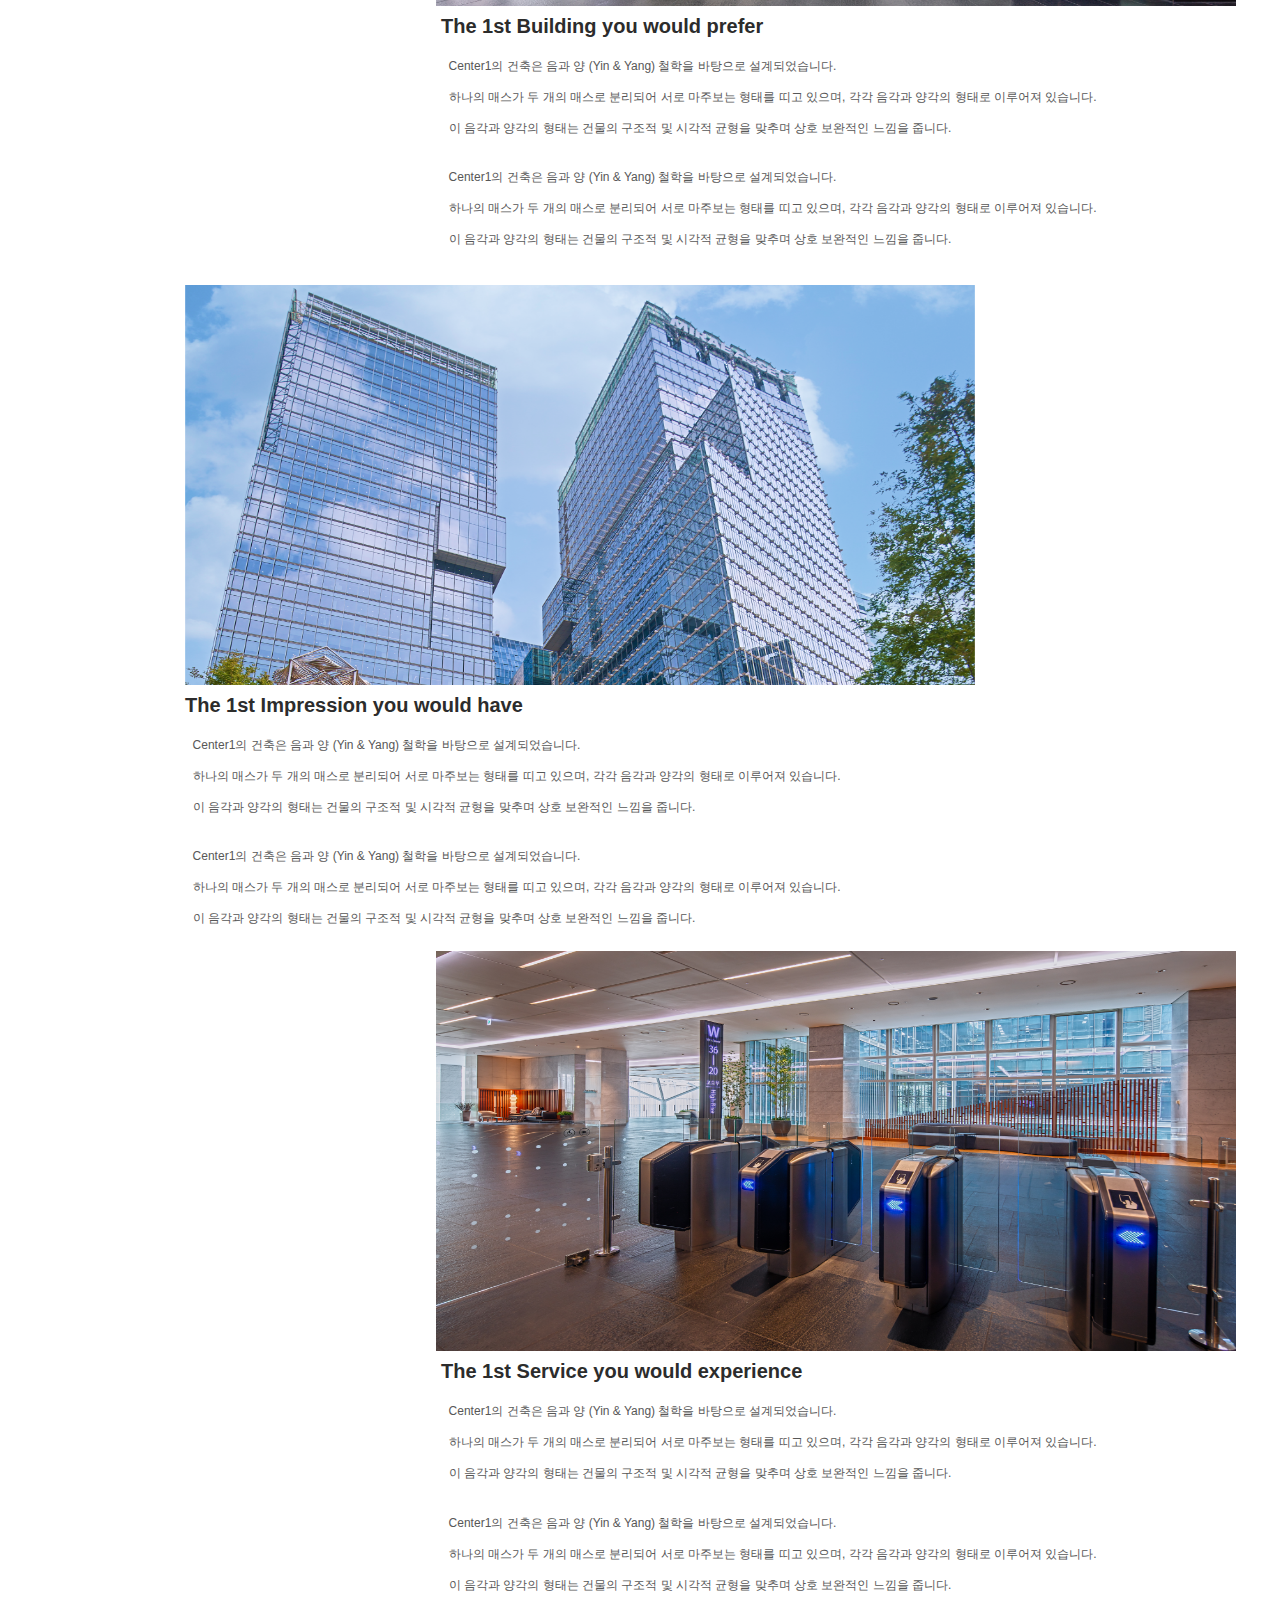
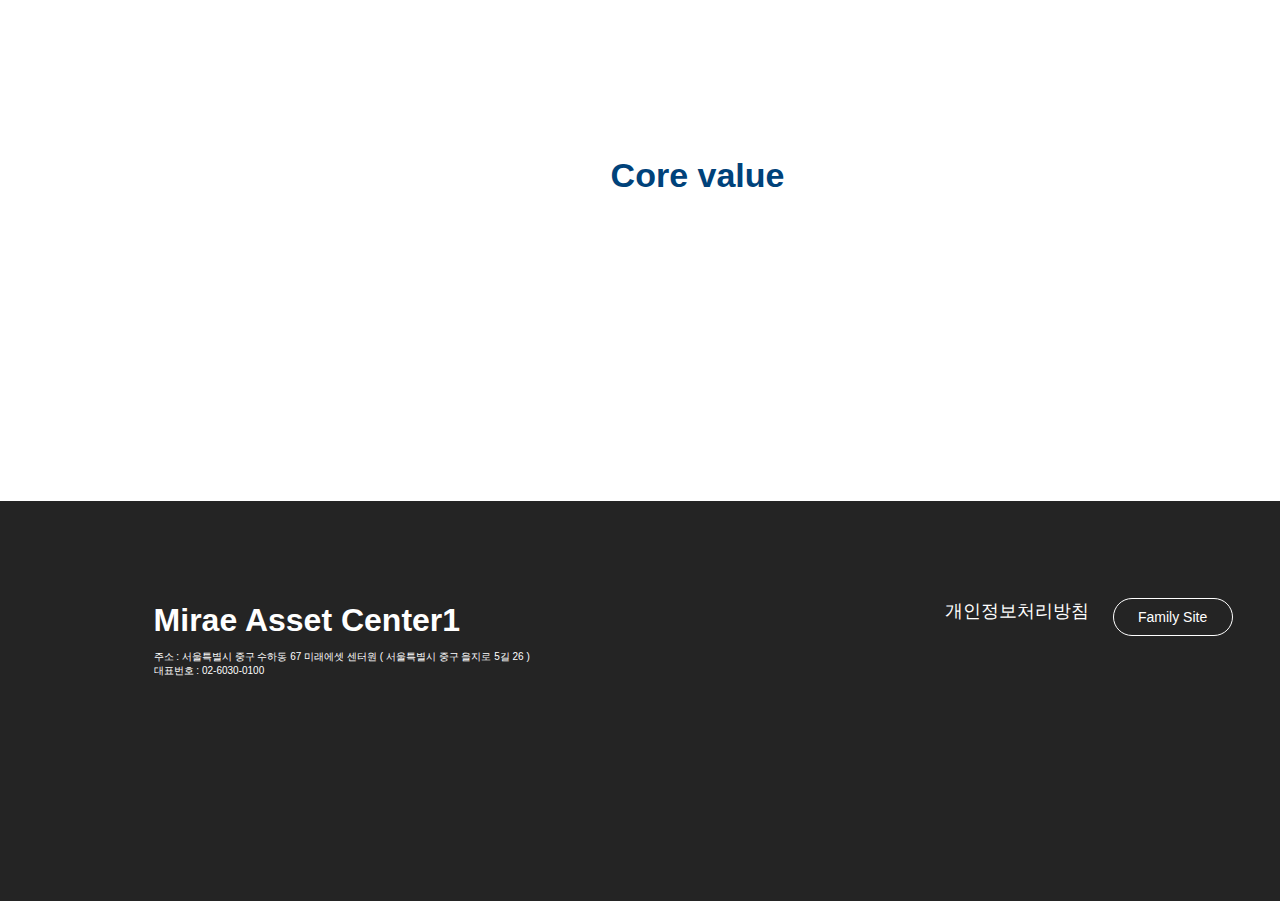
==== commit f39327f4: "last update from office pc" ====
--- a/index2.html
+++ b/index2.html
@@ -12,7 +12,7 @@
     <nav class="navbar">
       <div class="logo">
         <a href="#">
-          <img src="assets/logo.png" alt="Website Logo" />
+          <img src="assets/images/logo.png" alt="Website Logo" />
         </a>
       </div>
 
@@ -33,7 +33,7 @@
 
       <div class="world-image">
         <a href="#world-link">
-          <img src="assets/world.png" alt="World Image" />
+          <img src="assets/images/world.png" alt="World Image" />
         </a>
       </div>
     </nav>
@@ -45,7 +45,7 @@
       <div class="slider-container slider-dimensionsb">
         <div class="slider">
           <!-- FIRST SLIDER -->
-          <div data-img-url="assets/newpicsone.jpeg" class="slider-dimensionsb">
+          <div data-img-url="assets/images/newpicsone.jpeg" class="slider-dimensionsb">
             <div class="slider_dimensions_inner">
               <div class="text-overlay_slidertext_a">
                 <h1 class="first_textfora">미래에셋 센터원은</h1>
@@ -62,7 +62,7 @@
             <h1 class="maingamehere">Main</h1>
           </div>
           <!-- SECOND SLIDER -->
-          <div data-img-url="assets/newpicsone.jpeg" class="slider-dimensionsb">
+          <div data-img-url="assets/images/newpicsone.jpeg" class="slider-dimensionsb">
             <div class="slider_dimensions_inner">
               <div class="text-overlay_slidertext_a">
                 <h1 class="first_textfora">미래에셋 센터원은</h1>
@@ -90,7 +90,35 @@
             </h1>
           </div>
           <!-- THIRD SLIDER -->
-          <div data-img-url="assets/newpicsone.jpeg" class="slider-dimensionsb">
+          <div data-img-url="assets/images/newpicsone.jpeg" class="slider-dimensionsb">
+            <div class="slider_dimensions_inner">
+              <div class="text-overlay_slidertext_a">
+                <h1 class="first_textfora">미래에셋 센터원은</h1>
+              </div>
+              <div class="text-overlay_slidertext_b">
+                <p class="first_textforb">
+                  국내 최고 수준의 시설과 규모를 자랑하는
+                </p>
+              </div>
+              <div class="text-overlay_slidertext_c">
+                <h1 class="first_textforc">서울의 랜드마크입니다.</h1>
+              </div>
+            </div>
+            <h1
+              style="
+                display: flex;
+                justify-content: center;
+                align-items: center;
+                color: white;
+                margin-top: 20%;
+                margin-left: -12%;
+              "
+            >
+              Main
+            </h1>
+          </div>
+          <!-- FOURTH SLIDER -->
+          <div data-img-url="assets/images/newpicsone.jpeg" class="slider-dimensionsb">
             <div class="slider_dimensions_inner">
               <div class="text-overlay_slidertext_a">
                 <h1 class="first_textfora">미래에셋 센터원은</h1>
@@ -117,34 +145,6 @@
               Main
             </h1>
           </div>
-          <!-- FOURTH SLIDER -->
-          <div data-img-url="assets/newpicsone.jpeg" class="slider-dimensionsb">
-            <div class="slider_dimensions_inner">
-              <div class="text-overlay_slidertext_a">
-                <h1 class="first_textfora">미래에셋 센터원은</h1>
-              </div>
-              <div class="text-overlay_slidertext_b">
-                <p class="first_textforb">
-                  국내 최고 수준의 시설과 규모를 자랑하는
-                </p>
-              </div>
-              <div class="text-overlay_slidertext_c">
-                <h1 class="first_textforc">서울의 랜드마크입니다.</h1>
-              </div>
-            </div>
-            <h1
-              style="
-                display: flex;
-                justify-content: center;
-                align-items: center;
-                color: white;
-                margin-top: 10%;
-                margin-left: -12%;
-              "
-            >
-              Main
-            </h1>
-          </div>
         </div>
 
         <div class="nav-container slider-dimensions">
@@ -386,7 +386,7 @@
         <div class="image-container">
           <img
             class="thirddiv_image"
-            src="assets/newpicstwo.jpeg"
+            src="assets/images/newpicstwo.jpeg"
             alt="image"
           />
           <div class="overlay-text">
@@ -415,7 +415,7 @@
           </div>
 
           <div class="overlay-text_six">
-            <img class="platimage" src="assets/platinum.png" alt="image" />
+            <img class="platimage" src="assets/images/platinum.png" alt="image" />
             <h1 class="firstline_headtext">LEED 플래티넘 획득</h1>
             <p class="firstline_ptext">
               미래에셋센터원은 미국 그린빌딩위원회(USGBC)의 LEED(Leadership in
@@ -437,15 +437,15 @@
               <div id="carousel">
                 <div id="content">
                   <div class="item-container">
-                    <img class="item" src="assets/Framedigone.png" />
+                    <img class="item" src="assets/images/Framedigone.png" />
                     <h1 class="caption">서울 디자인 올림픽 2008</h1>
                   </div>
                   <div class="item-container">
-                    <img class="item" src="assets/Frame 1261159611.png" />
+                    <img class="item" src="assets/images/Frame 1261159611.png" />
                     <h1 class="caption">제 26회 서울특별시 건축상</h1>
                   </div>
                   <div class="item-container">
-                    <img class="item" src="assets/Framedigthree.png" />
+                    <img class="item" src="assets/images/Framedigthree.png" />
                     <h1 class="caption">우수심의 건축물 선정</h1>
                   </div>
                 </div>
@@ -476,7 +476,7 @@
               <div class="text-overlay_slidertext_btwo_dpics">
                 <img
                   class="stoneonepics"
-                  src="assets/picstone.png"
+                  src="assets/images/picstone.png"
                   alt="image"
                 />
               </div>
@@ -518,7 +518,7 @@
               <div class="text-overlay_slidertext_btwo_dpics">
                 <img
                   class="stoneonepics"
-                  src="assets/wouldprefer.png"
+                  src="assets/images/wouldprefer.png"
                   alt="image"
                 />
               </div>
@@ -560,7 +560,7 @@
               <div class="text-overlay_slidertext_btwo_dpics">
                 <img
                   class="stoneonepics"
-                  src="assets/impressionpics.png"
+                  src="assets/images/impressionpics.png"
                   alt="image"
                 />
               </div>
@@ -601,7 +601,7 @@
               <div class="text-overlay_slidertext_btwo_dpics">
                 <img
                   class="stoneonepics"
-                  src="assets/firstservice.png"
+                  src="assets/images/firstservice.png"
                   alt="image"
                 />
               </div>
@@ -651,7 +651,7 @@
               <div class="text-overlay_slidertext_btwo_dpics">
                 <img
                   class="stoneonepics"
-                  src="assets/picstone.png"
+                  src="assets/images/picstone.png"
                   alt="image"
                 />
               </div>
@@ -693,7 +693,7 @@
               <div class="text-overlay_slidertext_btwo_dpics">
                 <img
                   class="stoneonepics"
-                  src="assets/wouldprefer.png"
+                  src="assets/images/wouldprefer.png"
                   alt="image"
                 />
               </div>
@@ -735,7 +735,7 @@
               <div class="text-overlay_slidertext_btwo_dpics">
                 <img
                   class="stoneonepics"
-                  src="assets/impressionpics.png"
+                  src="assets/images/impressionpics.png"
                   alt="image"
                 />
               </div>
@@ -776,7 +776,7 @@
               <div class="text-overlay_slidertext_btwo_dpics">
                 <img
                   class="stoneonepics"
-                  src="assets/firstservice.png"
+                  src="assets/images/firstservice.png"
                   alt="image"
                 />
               </div>
@@ -825,7 +825,7 @@
               <div class="text-overlay_slidertext_btwo_dpics">
                 <img
                   class="stoneonepics"
-                  src="assets/picstone.png"
+                  src="assets/images/picstone.png"
                   alt="image"
                 />
               </div>
@@ -867,7 +867,7 @@
               <div class="text-overlay_slidertext_btwo_dpics">
                 <img
                   class="stoneonepics"
-                  src="assets/wouldprefer.png"
+                  src="assets/images/wouldprefer.png"
                   alt="image"
                 />
               </div>
@@ -909,7 +909,7 @@
               <div class="text-overlay_slidertext_btwo_dpics">
                 <img
                   class="stoneonepics"
-                  src="assets/impressionpics.png"
+                  src="assets/images/impressionpics.png"
                   alt="image"
                 />
               </div>
@@ -950,7 +950,7 @@
               <div class="text-overlay_slidertext_btwo_dpics">
                 <img
                   class="stoneonepics"
-                  src="assets/firstservice.png"
+                  src="assets/images/firstservice.png"
                   alt="image"
                 />
               </div>
@@ -999,7 +999,7 @@
               <div class="text-overlay_slidertext_btwo_dpics">
                 <img
                   class="stoneonepics"
-                  src="assets/picstone.png"
+                  src="assets/images/picstone.png"
                   alt="image"
                 />
               </div>
@@ -1041,7 +1041,7 @@
               <div class="text-overlay_slidertext_btwo_dpics">
                 <img
                   class="stoneonepics"
-                  src="assets/wouldprefer.png"
+                  src="assets/images/wouldprefer.png"
                   alt="image"
                 />
               </div>
@@ -1083,7 +1083,7 @@
               <div class="text-overlay_slidertext_btwo_dpics">
                 <img
                   class="stoneonepics"
-                  src="assets/impressionpics.png"
+                  src="assets/images/impressionpics.png"
                   alt="image"
                 />
               </div>
@@ -1124,7 +1124,7 @@
               <div class="text-overlay_slidertext_btwo_dpics">
                 <img
                   class="stoneonepics"
-                  src="assets/firstservice.png"
+                  src="assets/images/firstservice.png"
                   alt="image"
                 />
               </div>
@@ -1197,7 +1197,7 @@
                   <div class="mrassestforthdiv">
                     <button class="view-more-buttonb dropdown-toggle">
                       Family Site
-                      <svg
+                      <!-- <svg
                         class="caret"
                         width="10"
                         height="6"
@@ -1206,13 +1206,13 @@
                         xmlns="http://www.w3.org/2000/svg"
                       >
                         <path d="M5 0L10 6H0L5 0Z" fill="#333" />
-                      </svg>
+                      </svg> -->
                     </button>
-                    <ul class="dropdown-menu">
+                    <!-- <ul class="dropdown-menu">
                       <li><a href="#">Option 1</a></li>
                       <li><a href="#">Option 2</a></li>
                       <li><a href="#">Option 3</a></li>
-                    </ul>
+                    </ul> -->
                     <button class="view-more-buttonc">미래에셋</button>
                   </div>
                 </div>
@@ -1256,9 +1256,9 @@
     <!-- FIFTHDIV ENDS HERE -->
     <script src="secondnav.js"></script>
     <script src="https://hammerjs.github.io/dist/hammer.js"></script>
-    <script src="gallery.js"></script>
-    <script src="script.js"></script>
-    <script src="newscript.js"></script>
-    <script src="nav.js"></script>
+    <script src="assets/js/gallery.js"></script>
+    <script src="assets/js/script.js"></script>
+    <script src="assets/js/newscript.js"></script>
+    <script src="assets/js/nav.js"></script>
   </body>
 </html>
--- a/assets/css/stylestwo.css
+++ b/assets/css/stylestwo.css
@@ -130,7 +130,7 @@
   display: flex;
   justify-content: center;
   align-items: center;
-  margin-top: 140px;
+  margin-top: 107px;
 }
 
 .slider-dimensions {
@@ -207,7 +207,7 @@
   display: flex;
   gap: 30px;
   position: absolute;
-  top: 93%;
+  top: 83%;
   left: 42%;
 }
 
@@ -225,7 +225,7 @@
   background-color: rgba(255, 255, 255, 0.7);
 }
 
-button{
+button {
   font-size: 40px;
   color: white;
   background-color: transparent;
@@ -490,7 +490,7 @@
   display: flex;
   justify-content: center;
   align-items: center;
-  margin-top: 200px;
+  /* margin-top: 200px; */
 }
 
 .slider-dimensions {
@@ -502,7 +502,7 @@
   width: 100vw;
   aspect-ratio: 3 / 2;
   background-color: white;
-  height: 900px;
+  height: 950px;
 }
 
 .slider_dimensions_inner {
@@ -649,56 +649,56 @@
   width: 100%;
   height: 100%;
   filter: grayscale(100%);
-  margin-top: 130px;
+  margin-top: 12px;
   opacity: 120%;
 }
 
 .image-container {
   position: relative;
-  display: inline-block; 
+  display: inline-block;
 }
 
 .overlay-text {
   position: absolute;
-  top: 30%; 
-  left: 16%; 
-  transform: translate(-50%, -50%); 
-  color: #00427a; 
-  font-size: 1.5rem; 
-  font-weight: bold; 
+  top: 30%;
+  left: 16%;
+  transform: translate(-50%, -50%);
+  color: #00427a;
+  font-size: 1.5rem;
+  font-weight: bold;
   text-align: center;
 }
 
 .overlay-text_two {
   position: absolute;
-  top: 33%; 
-  left: 25%; 
-  transform: translate(-50%, -50%); 
-  color: black; 
-  font-size: 1.5rem; 
-  font-weight: bold; 
+  top: 33%;
+  left: 25%;
+  transform: translate(-50%, -50%);
+  color: black;
+  font-size: 1.5rem;
+  font-weight: bold;
   text-align: center;
 }
 
 .overlay-text_three {
   position: absolute;
-  top: 37%; 
-  left: 22%; 
-  transform: translate(-50%, -50%); 
-  color: black; 
-  font-size: 1.3rem; 
-  font-weight: bold; 
+  top: 37%;
+  left: 22%;
+  transform: translate(-50%, -50%);
+  color: black;
+  font-size: 1.3rem;
+  font-weight: bold;
   text-align: center;
 }
 
 .overlay-text_four {
   position: absolute;
-  top: 44%; 
-  left: 40%; 
-  transform: translate(-50%, -50%); 
-  color: #2c2c2c; 
-  font-size: 1.1rem; 
-  font-weight: bold; 
+  top: 44%;
+  left: 40%;
+  transform: translate(-50%, -50%);
+  color: #2c2c2c;
+  font-size: 1.1rem;
+  font-weight: bold;
   text-align: center;
 }
 .overlay-text_five {
@@ -790,7 +790,7 @@
 #dots {
   display: flex;
   justify-content: center;
-  margin-top: 16px;
+  margin-top: -16px;
 }
 
 .dot {
@@ -827,14 +827,14 @@
   display: flex;
   justify-content: center;
   align-items: center;
-  margin-top: 9%;
+  margin-top: 7%;
 }
 
 .slider-dimensionsb_two_dforth {
   width: 100vw;
   aspect-ratio: 3 / 2;
   background-color: white;
-  height: 3250px;
+  height: 3500px;
 }
 
 .first_textforatwo_d {
@@ -1001,7 +1001,7 @@
   flex-direction: column;
   background-color: #242424;
   margin-top: 9%;
-  width: 1550px;
+  width: 100%;
 }
 
 .secondcontainerlast {
@@ -1231,7 +1231,7 @@
   .world-image {
     display: none;
   }
-  /*  */
+  /*NAVBAR RESPONSIVENESS ENDS HERE  */
 }
 
 @media only screen and (max-width: 768px) {
@@ -1513,6 +1513,9 @@
   /* SECOND DIV RESPONSIVENESS ENDS HERE*/
 
   /* THIRDDIV RESPONSIVENESS STARTS HERE */
+  .thirddiv {
+    margin-top: -7%;
+  }
   .thirddiv_image {
     height: 2500px;
     margin-top: 118px;
@@ -1815,6 +1818,10 @@
   .view-more-buttonc {
     display: block;
   }
+
+  .view-more-buttonb {
+    margin-left: 13%;
+  }
   /* LASTDIV RESPONSIVENESS ENDS HERE */
 }
 /* RESPONSIVENESS ENDS HERE */
